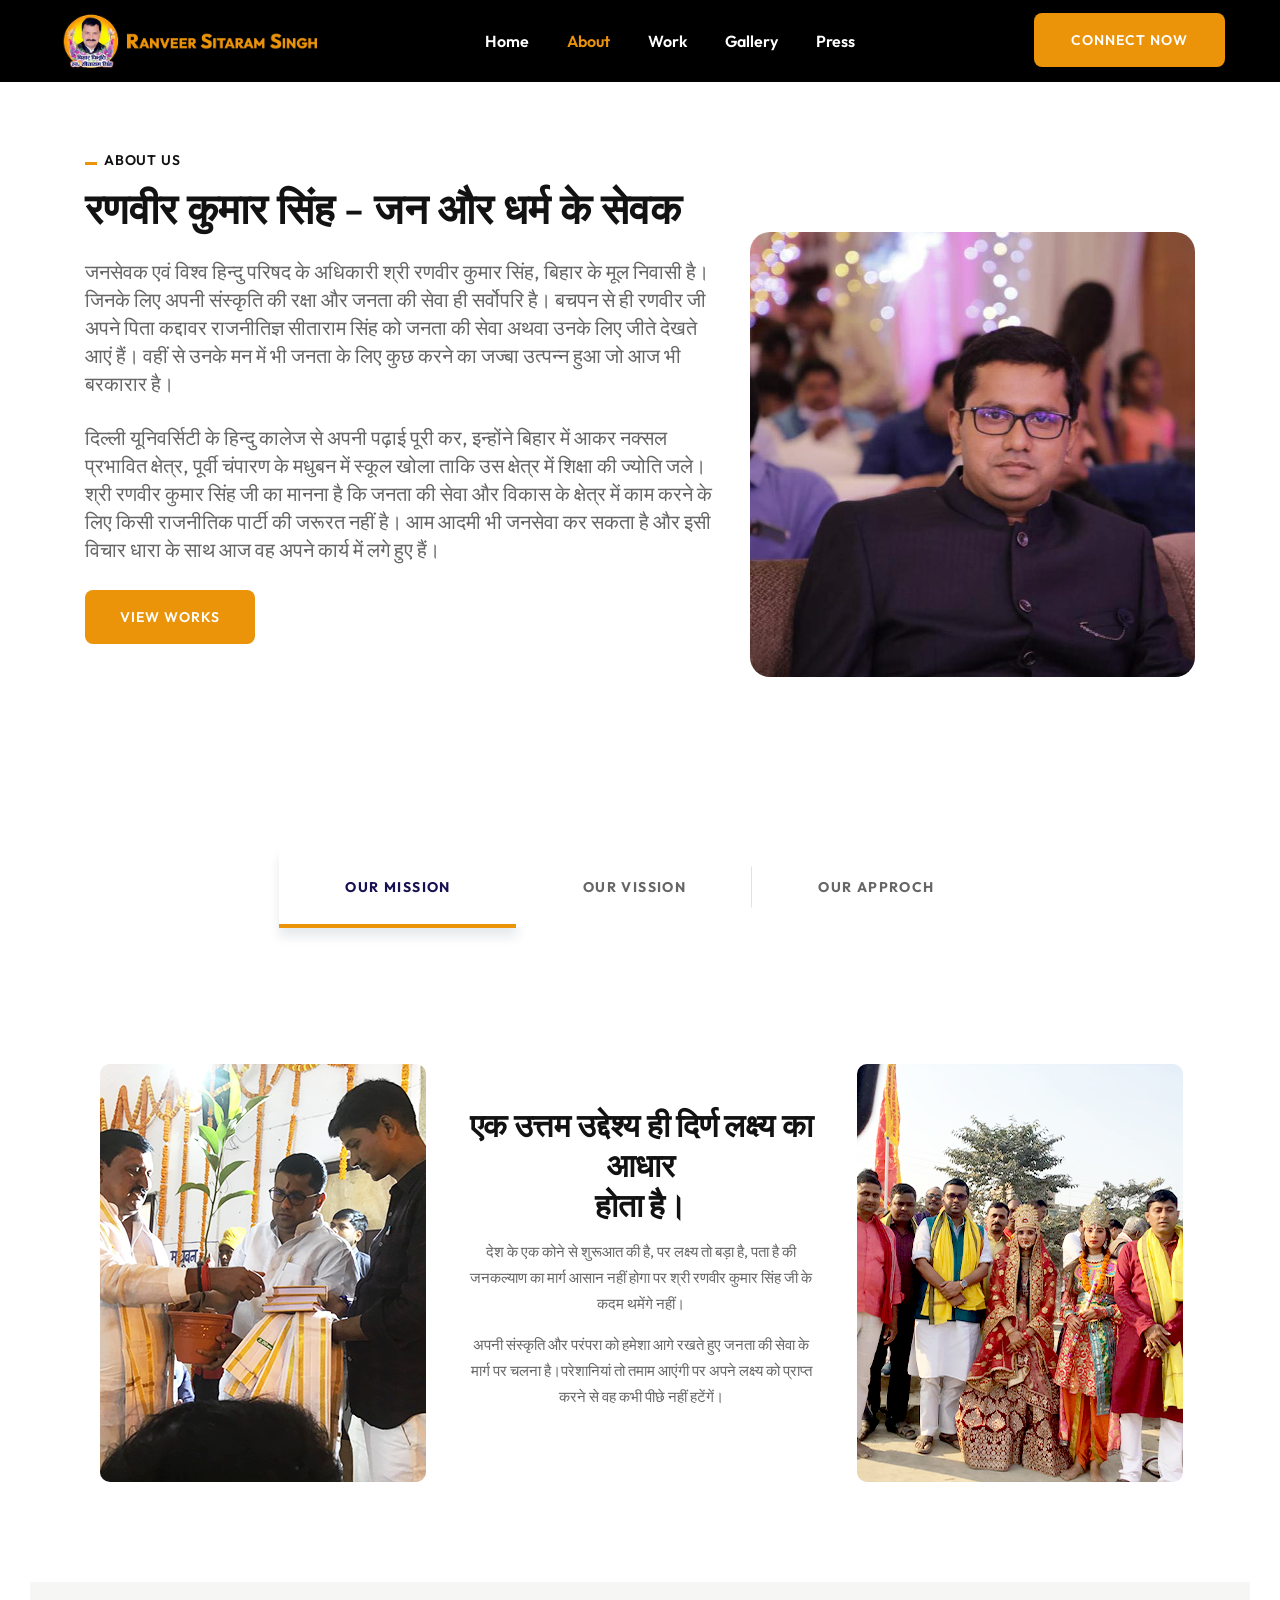
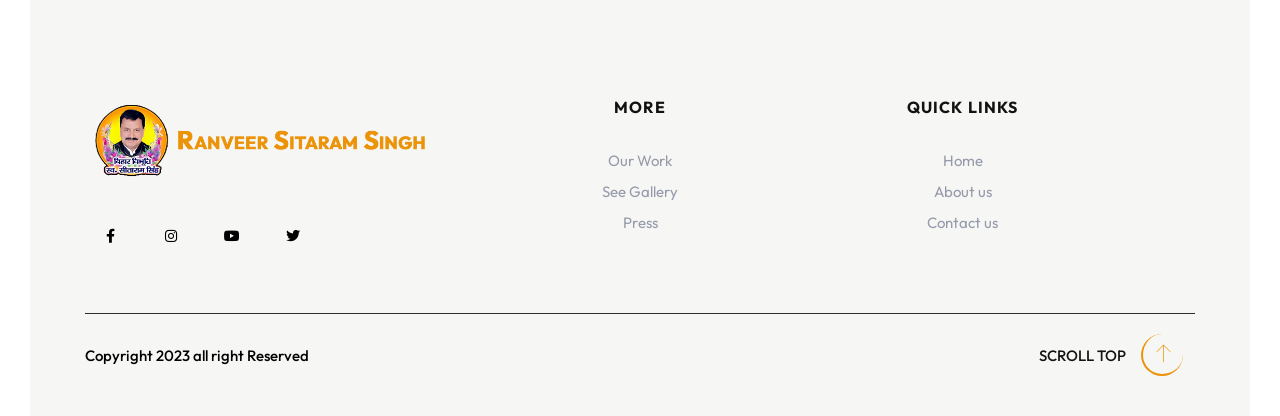
==== about.html @ 82b9595a "banner update" ====
<!DOCTYPE html>
<html class="no-js" lang="zxx">
  <head>
    <meta charset="utf-8" />
    <meta http-equiv="x-ua-compatible" content="ie=edge" />
    <title>About | Ranveer Siteram Singh</title>
    <meta name="description" content="" />
    <meta name="viewport" content="width=device-width, initial-scale=1" />

    <!-- Place favicon.ico in the root directory -->
    <link
      rel="shortcut icon"
      type="image/x-icon"
      href="assets/img/new/homepage/Fevicon.png"
    />

    <!-- CSS here -->
    <link rel="stylesheet" href="assets/css/bootstrap.css" />
    <link rel="stylesheet" href="assets/css/meanmenu.css" />
    <link rel="stylesheet" href="assets/css/animate.css" />
    <link rel="stylesheet" href="assets/css/swiper-bundle.css" />
    <link rel="stylesheet" href="assets/css/slick.css" />
    <link rel="stylesheet" href="assets/css/nouislider.css" />
    <link rel="stylesheet" href="assets/css/backtotop.css" />
    <link rel="stylesheet" href="assets/css/magnific-popup.css" />
    <link rel="stylesheet" href="assets/css/nice-select.css" />
    <link rel="stylesheet" href="assets/css/font-awesome-pro.css" />
    <link rel="stylesheet" href="assets/css/spacing.css" />
    <link rel="stylesheet" href="assets/css/main.css" />
  </head>

  <body>
    <!--[if lte IE 9]>
      <p class="browserupgrade">
        You are using an <strong>outdated</strong> browser. Please
        <a href="https://browsehappy.com/">upgrade your browser</a> to improve
        your experience and security.
      </p>
    <![endif]-->

    <!-- pre loader area start -->
    <div id="loading">
      <div id="loading-center">
        <div id="loading-center-absolute">
          <div class="tp-preloader-content">
            <div class="tp-preloader-icon text-center">
              <span class="tp-preloader-animation">
                <img
                  src="assets/img/new/LOgo-Png.png"
                  style="width: 100%"
                  alt=""
                />
              </span>
            </div>
          </div>
        </div>
      </div>
    </div>
    <!-- pre loader area end -->

    <!-- header area start -->
    <header
      id="header-sticky"
      class="header__sticky"
      style="background-color: black; padding-top: 5px; padding-bottom: 5px"
    >
      <div class="header-area header-area-2 header__space">
        <div class="container-fluid">
          <div class="row align-items-center justify-content-between">
            <div class="col-xl-3 col-lg-3 col-md-6 col-sm-4">
              <div class="logo">
                <a href="index.html">
                  <!-- <p
                    style="
                      font-size: 24px;
                      font-weight: bold;
                      padding-top: 10px;
                      color: #eb9309;
                    "
                  >
                    Ranveer Sitaram Singh
                  </p> -->
                  <img
                    class="header-logo"
                    alt="logo"
                    src="assets/img/new/LOgo-Png.png"
                  />
                </a>
              </div>
            </div>
            <div class="d-none d-xl-block col-xl-6 col-lg-6 text-center">
              <div class="main-menu main-menu-2 menu__space">
                <nav id="tp-mobile-menu">
                  <ul>
                    <li class="">
                      <a href="index.html">Home</a>
                    </li>
                    <li class="nav-active">
                      <a href="about.html"
                        ><span style="color: #eb9309">About</span>
                      </a>
                    </li>
                    <li class="">
                      <a href="our-work.html">Work</a>
                    </li>
                    <!-- <li class="has-dropdown">
                      <a href="#">Gallery</a>
                      <ul class="submenu">
                        <li><a href="#">Photos</a></li>
                        <li><a href="#">Videos</a></li>
                      </ul>
                    </li> -->
                    <li>
                      <a href="gallery.html">Gallery</a>
                    </li>

                    <li>
                      <a href="press.html">Press</a>
                    </li>
                  </ul>
                </nav>
              </div>
            </div>
            <div class="col-xl-3 col-lg-6 col-md-6 col-6">
              <div
                class="header-right d-none d-lg-flex align-items-center justify-content-end"
              >
                <div class="header-btn">
                  <a class="tp-btn tp-btn-shine-effect" href="contact-us.html"
                    ><span>Connect now</span></a
                  >
                </div>
              </div>
              <div class="mobile-menu d-xl-none">
                <button class="tp-side-action tp-toogle hamburger-btn">
                  <span></span>
                  <span></span>
                  <span></span>
                </button>
              </div>
            </div>
          </div>
        </div>
      </div>
    </header>
    <!-- header area end -->

    <!-- mobile menu style start -->
    <div class="fix">
      <div class="tp-side-info">
        <div class="tp-side-logo">
          <a href="#">
            <img
              alt="logo"
              src="assets/img/new/LOgo-Png.png"
              style="width: 100%"
            />
          </a>
        </div>
        <div class="tp-side-close">
          <button><i class="fa-solid fa-xmark"></i></button>
        </div>
        <div class="tp-mobile-menu-pos"></div>
        <div class="tp-side-content">
          <div class="tp-side-content__inner-btn mb-100">
            <a href="#" class="tp-btn">Connect now</a>
          </div>
          <div class="tp-contact-info d-flex flex-column">
            <a href="tel:088245684379"
              ><i class="fa-solid fa-phone-flip"></i> +2236 384 870</a
            >
            <a class="mail" href="mailto:infomai.@mail.com"
              >Infomai.@mail.com</a
            >
          </div>
        </div>
      </div>
      <div class="offcanvas-overlay"></div>
    </div>
    <!-- mobile menu style end -->
    <!-- header area end -->

    <main>
      <!-- volunteers area 5 start -->
      <section class="volunteers-area-4 about-foundation pb-100 pt-40">
        <div class="container">
          <div class="row">
            <div class="col-lg-7 col-md-12 col-12 mt-30">
              <div class="volunteers-section-4 about-foundation">
                <div class="tp-section-title-wrapper">
                  <span
                    class="section-sub-title has-before wow fadeInLeft"
                    data-wow-duration="0.5s"
                    data-wow-delay=".5s"
                  >
                    about us</span
                  >
                  <h3
                    class="section-title wow fadeInLeft"
                    data-wow-duration="0.5s"
                    data-wow-delay=".5s"
                  >
                    रणवीर कुमार सिंह - जन और धर्म के सेवक
                  </h3>
                </div>
                <p
                  class="wow fadeInLeft"
                  data-wow-duration="1s"
                  data-wow-delay=".5s"
                >
                  जनसेवक एवं विश्व हिन्दु परिषद के अधिकारी श्री रणवीर कुमार
                  सिंह, बिहार के मूल निवासी है। जिनके लिए अपनी संस्कृति की रक्षा
                  और जनता की सेवा ही सर्वोपरि है। बचपन से ही रणवीर जी अपने पिता
                  कद्दावर राजनीतिज्ञ सीताराम सिंह को जनता की सेवा अथवा उनके लिए
                  जीते देखते आएं हैं। वहीं से उनके मन में भी जनता के लिए कुछ
                  करने का जज्बा उत्पन्न हुआ जो आज भी बरकारार है।
                </p>
                <p
                  class="wow fadeInLeft"
                  data-wow-duration="1s"
                  data-wow-delay=".5s"
                >
                  दिल्ली यूनिवर्सिटी के हिन्दु कालेज से अपनी पढ़ाई पूरी कर,
                  इन्होंने बिहार में आकर नक्सल प्रभावित क्षेत्र, पूर्वी चंपारण
                  के मधुबन में स्कूल खोला ताकि उस क्षेत्र में शिक्षा की ज्योति
                  जले। श्री रणवीर कुमार सिंह जी का मानना है कि जनता की सेवा और
                  विकास के क्षेत्र में काम करने के लिए किसी राजनीतिक पार्टी की
                  जरूरत नहीं है। आम आदमी भी जनसेवा कर सकता है और इसी विचार धारा
                  के साथ आज वह अपने कार्य में लगे हुए हैं।
                </p>

                <div
                  class="tpvoluntrees-3-btn wow fadeInLeft"
                  data-wow-duration="1s"
                  data-wow-delay=".7s"
                >
                  <a class="tp-btn tp-btn-shine-effect" href="contact-us.html"
                    >View Works</a
                  >
                </div>
              </div>
            </div>
            <div class="col-lg-5 col-md-12 col-12 mt-30">
              <div class="row tp-gx-20">
                <div
                  class="imagecontainer wow fadeInLeft"
                  data-wow-duration="1s"
                  data-wow-delay=".7s"
                >
                  <img src="assets/img/new/50.jpg" alt="" width="100%" />
                </div>
              </div>
            </div>
          </div>
        </div>
      </section>
      <!-- volunteers area 4 end -->

      <!-- our mission area start -->
      <section class="our-mission-area pt-175 pb-40">
        <div class="container">
          <div class="row justify-content-center">
            <div class="col-xl-8">
              <div class="our-mission-tab tp-tab">
                <div class="our-mission-tab-inner tp-tab-menu p-relative">
                  <nav>
                    <div
                      class="nav nav-tabs justify-content-center"
                      id="nav-tab"
                      role="tablist"
                    >
                      <button
                        class="nav-link active"
                        id="nav-home-tab"
                        data-bs-toggle="tab"
                        data-bs-target="#nav-home"
                        type="button"
                        role="tab"
                        aria-controls="nav-home"
                        aria-selected="true"
                      >
                        Our Mission
                      </button>
                      <button
                        class="nav-link"
                        id="nav-profile-tab"
                        data-bs-toggle="tab"
                        data-bs-target="#nav-profile"
                        type="button"
                        role="tab"
                        aria-controls="nav-profile"
                        aria-selected="false"
                      >
                        Our vission
                      </button>
                      <button
                        class="nav-link"
                        id="nav-contact-tab"
                        data-bs-toggle="tab"
                        data-bs-target="#nav-contact"
                        type="button"
                        role="tab"
                        aria-controls="nav-contact"
                        aria-selected="false"
                      >
                        Our Approch
                      </button>
                      <span
                        id="marker"
                        class="tp-tab-line d-none d-sm-inline-block"
                      ></span>
                    </div>
                  </nav>
                </div>
              </div>
            </div>
          </div>
          <div class="row">
            <div class="col-xl-12 col-lg-12 col-md-12 col-12">
              <div class="our-mission-tab-content">
                <div class="tab-content" id="nav-tabContent">
                  <div
                    class="tab-pane fade show active"
                    id="nav-home"
                    role="tabpanel"
                    aria-labelledby="nav-home-tab"
                  >
                    <div class="mission-box">
                      <div class="row">
                        <div class="col-xl-3 col-lg-3 col-md-6 col-12">
                          <div class="our-mission-img text-center">
                            <img
                              src="assets/img/new/homepage/Our mission-1.png"
                              alt=""
                            />
                          </div>
                        </div>
                        <div class="col-xl-6 col-lg-6 col-md-6 col-12">
                          <div class="our-vission-wrapper">
                            <h2 class="section-title">
                              एक उत्तम उद्देश्य ही दिर्ण लक्ष्य का आधार <br />
                              होता है।
                            </h2>
                            <p>
                              देश के एक कोने से शुरूआत की है, पर लक्ष्य तो बड़ा
                              है, पता है की जनकल्याण का मार्ग आसान नहीं होगा पर
                              श्री रणवीर कुमार सिंह जी के कदम थमेंगे नहीं।
                            </p>
                            <p>
                              अपनी संस्कृति और परंपरा को हमेशा आगे रखते हुए जनता
                              की सेवा के मार्ग पर चलना है।परेशानियां तो तमाम
                              आएंगी पर अपने लक्ष्य को प्राप्त करने से वह कभी
                              पीछे नहीं हटेंगें।
                            </p>
                          </div>
                        </div>
                        <div class="col-xl-3 col-lg-3 col-md-6 col-12">
                          <div class="our-approch-img text-sm-end">
                            <img
                              src="assets/img/new/homepage/Our mission-2.png"
                              alt=""
                            />
                          </div>
                        </div>
                      </div>
                    </div>
                  </div>
                  <div
                    class="tab-pane fade"
                    id="nav-profile"
                    role="tabpanel"
                    aria-labelledby="nav-profile-tab"
                  >
                    <div class="mission-box">
                      <div class="row">
                        <div class="col-xl-3 col-lg-3 col-md-6 col-12">
                          <div class="our-mission-img text-center">
                            <img
                              src="assets/img/new/homepage/Our Vision-1.png"
                              alt=""
                            />
                          </div>
                        </div>
                        <div class="col-lg-6 col-md-6 col-12">
                          <div class="our-vission-wrapper">
                            <h2 class="section-title">
                              बेहतर कल के लिए आज कदम उठाना <br />
                              जरूरी है।
                            </h2>
                            <p>
                              श्री रणवीर कुमार सिंह जी का बाल्यावस्था से ही जनता
                              की सेवा के प्रति झुकाव रहा है। बिहार के नक्सलवाद
                              को बचपन से महसूस करने कि वजह से उनके मन में पूर्वी
                              चंपारण में शिक्षा को बढ़ावा देने का विचार जागरित
                              हुआ क्योंकि उनका मानना है की शिक्षा से ही लोगों को
                              सही दिशा से अवगत कराया जा सकता है।
                            </p>
                            <p>
                              उन्होंने अपने जीवन में दो मुख्य उद्देश्य बनाया,
                              पहला जनता की सेवा और दूसरा नक्सलवादियों से आजादी
                              के साथ सबको बेहतर शिक्षा का मौका प्रदान करना।
                            </p>
                          </div>
                        </div>
                        <div class="col-xl-3 col-lg-3 col-md-6 col-12">
                          <div class="our-approch-img text-sm-end">
                            <img
                              src="assets/img/new/homepage/Our Vision-2.png"
                              alt=""
                            />
                          </div>
                        </div>
                      </div>
                    </div>
                  </div>
                  <div
                    class="tab-pane fade"
                    id="nav-contact"
                    role="tabpanel"
                    aria-labelledby="nav-contact-tab"
                  >
                    <div class="mission-box">
                      <div class="row">
                        <div class="col-xl-3 col-lg-3 col-md-6 col-12">
                          <div class="our-mission-img text-center">
                            <img
                              src="assets/img/new/homepage/Our Approach-1.png"
                              alt=""
                            />
                          </div>
                        </div>
                        <div class="col-lg-6 col-md-6 col-12">
                          <div class="our-vission-wrapper">
                            <h2 class="section-title">
                              समृध्दि की ओर संघर्ष ज़ारी।
                            </h2>
                            <p>
                              श्री रणवीर कुमार सिंह अपने देखे सपने को पूरा करने
                              के लिए हर मुमकिन प्रयास कर रहे हैं, अब चाहे वो
                              दहेज से मुक्ति दिलाना हो या पूर्वी चंपारण क्षेत्र
                              में शिक्षा को बढ़ावा देना।
                            </p>
                            <p>
                              अब जनसेवा ही उनकी दिनचर्या बन गई है। इसके अतिरिक्त
                              अक्सर लोगों की सेवा के लिए वह मौजूद रहते हैं।
                            </p>
                          </div>
                        </div>
                        <div class="col-xl-3 col-lg-3 col-md-6 col-12">
                          <div class="our-approch-img text-sm-end">
                            <img
                              src="assets/img/new/homepage/Our Approach-2.png"
                              alt=""
                            />
                          </div>
                        </div>
                      </div>
                    </div>
                  </div>
                </div>
              </div>
            </div>
          </div>
        </div>
      </section>
      <!-- our mission area end -->

      <!-- blog area start -->
      <!-- <section class="tpblog-area pb-130 pt-125">
        <div class="container">
          <div class="row">
            <div class="col-xl-12">
              <div class="tpblog">
                <div class="section-title-wrapper">
                  <span
                    class="section-sub-title has-before has-after text-center"
                  >
                    Our Article and Blog
                  </span>
                  <h3 class="section-title text-center">
                    Check latest blog post
                  </h3>
                </div>
              </div>
            </div>
          </div>
          <div class="row tp-gx-40">
            <div class="col-xl-6 col-lg-6">
              <div
                class="tpblog mt-30 wow fadeInLeft"
                data-wow-duration="1s"
                data-wow-delay=".5s"
              >
                <div class="tpblog__thumb">
                  <a href="blog-details.html"
                    ><img src="assets/img/blog/blog-1.jpg" alt=""
                  /></a>
                  <a href="donation-details.html"><span>Health</span></a>
                </div>
                <div class="tpblog__content">
                  <h3 class="tpblog__title">
                    <a href="blog-details.html"
                      >Why you should join as a volunteer with us - 2022</a
                    >
                  </h3>
                  <p>
                    There are many variations of passages of Lorem Ipsum
                    available, but the majority have suffered alteration in some
                    form
                  </p>
                  <div
                    class="tpblog__details d-flex justify-content-md-between align-items-center flex-wrap"
                  >
                    <div class="tpblog__author">
                      <img src="assets/img/blog/blog-auther-2.jpg" alt="" />
                      <span>Rasal Tin</span>
                    </div>
                    <div class="tpblog__comments">
                      <span>356<i class="fa-regular fa-heart"></i></span>
                      <span
                        >12.January.2022<i class="fa-regular fa-clock"></i
                      ></span>
                    </div>
                  </div>
                </div>
              </div>
            </div>
            <div class="col-xl-6 col-lg-6">
              <div
                class="tpblog mt-30 wow fadeInRight"
                data-wow-duration="1s"
                data-wow-delay=".5s"
              >
                <div class="tpblog__thumb">
                  <a href="blog-details.html"
                    ><img src="assets/img/blog/blog-4.jpg" alt=""
                  /></a>
                  <a href="donation-details.html"><span>donation</span></a>
                </div>
                <div class="tpblog__content">
                  <h3 class="tpblog__title">
                    <a href="blog-details.html"
                      >Helping people be awesome with us - 2022</a
                    >
                  </h3>
                  <p>
                    There are many variations of passages of Lorem Ipsum
                    available, but the majority have suffered alteration in some
                    form
                  </p>
                  <div
                    class="tpblog__details d-flex justify-content-md-between align-items-center flex-wrap"
                  >
                    <div class="tpblog__author">
                      <img src="assets/img/blog/blog-auther.png" alt="" />
                      <span>Rasalina Halim</span>
                    </div>
                    <div class="tpblog__comments">
                      <span>356 <i class="fa-regular fa-heart"></i></span>
                      <span
                        >12.January.2022<i class="fa-regular fa-clock"></i
                      ></span>
                    </div>
                  </div>
                </div>
              </div>
            </div>
          </div>
        </div>
      </section> -->
      <!-- blog area end -->
    </main>
    <!-- footer area start -->
    <footer class="box-90 mt-4">
      <div class="footer-widget-area" style="padding-top: 60px">
        <div class="container text-center-class">
          <div class="tpborder-bottom pt-35 pb-50 mb-20 mt-20">
            <div class="row justify-content-md-center">
              <div class="col-xl-4 col-lg-4">
                <div class="tpfooter__logo mb-30">
                  <div>
                    <a href="index.html"
                      ><img
                        alt="logo"
                        src="assets/img/new/LOgo-Png.png"
                        class="footer-logo"
                    /></a>
                  </div>
                </div>
                <div
                  class="tpfooter__social text-start text-md-end"
                  style="text-align: left !important"
                >
                  <a
                    href="https://www.facebook.com/profile.php?id=100004130050339"
                    target="_blank"
                    ><i class="fa-brands fa-facebook-f"></i
                  ></a>

                  <a href="#"><i class="fa-brands fa-instagram"></i></a>
                  <a href="#"><i class="fa-brands fa-youtube"></i></a>
                  <a href="#"><i class="fa-brands fa-twitter"></i></a>
                </div>
              </div>
              <div class="col-xl-4 col-lg-4">
                <div class="tpfooter-widget tp-footer-col-1">
                  <h3 class="tpfooter-widget__title">More</h3>
                  <ul>
                    <li><a href="our-work.html"> Our Work</a></li>
                    <li><a href="gallery.html">See Gallery</a></li>

                    <li><a href="press.html">Press</a></li>
                  </ul>
                </div>
              </div>

              <div class="col-xl-4 col-lg-4">
                <div class="tpfooter-widget tp-footer-col-3">
                  <h3 class="tpfooter-widget__title">Quick Links</h3>
                  <ul>
                    <li><a href="index.html">Home</a></li>
                    <li><a href="about.html">About us</a></li>
                    <li><a href="contact-us.html">Contact us</a></li>
                    <!-- <li><a href="#">Join Volentter</a></li> -->
                  </ul>
                </div>
              </div>
            </div>
          </div>
        </div>
      </div>
      <div class="footer-copyright-area pb-40">
        <div class="container">
          <div class="row align-items-center">
            <div class="col-xl-8 col-lg-6 col-md-6">
              <div class="tp-copyright">
                <p>Copyright 2023 all right Reserved</p>
              </div>
            </div>
            <div class="col-xl-4 col-lg-6 col-md-6">
              <div class="d-flex justify-content-md-end backtop">
                <div class="tp-backtop">
                  <button type="button" class="back-to-top-btn">
                    <span>Scroll Top</span>
                    <span><i class="fa-thin fa-arrow-up"></i></span>
                  </button>
                </div>
              </div>
            </div>
          </div>
        </div>
      </div>
    </footer>
    <!-- footer area end -->

    <!-- JS here -->
    <script src="assets/js/vendor/jquery.js"></script>
    <script src="assets/js/vendor/waypoints.js"></script>
    <script src="assets/js/bootstrap-bundle.js"></script>
    <script src="assets/js/jquery.meanmenu.js"></script>
    <script src="assets/js/swiper-bundle.js"></script>
    <script src="assets/js/slick.min.js"></script>
    <script src="assets/js/nouislider.js"></script>
    <script src="assets/js/magnific-popup.js"></script>
    <script src="assets/js/parallax.js"></script>
    <script src="assets/js/nice-select.js"></script>
    <script src="assets/js/purecounter.js"></script>
    <script src="assets/js/wow.js"></script>
    <script src="assets/js/isotope-pkgd.js"></script>
    <script src="assets/js/imagesloaded-pkgd.js"></script>
    <script src="assets/js/ajax-form.js"></script>
    <script src="assets/js/main.js"></script>
  </body>
</html>
---- assets/css/nouislider.css ----
/* Functional styling;
 * These styles are required for noUiSlider to function.
 * You don't need to change these rules to apply your design.
 */
.noUi-target,
.noUi-target * {
  -webkit-touch-callout: none;
  -webkit-tap-highlight-color: rgba(0, 0, 0, 0);
  -webkit-user-select: none;
  -ms-touch-action: none;
  touch-action: none;
  -ms-user-select: none;
  -moz-user-select: none;
  user-select: none;
  -moz-box-sizing: border-box;
  box-sizing: border-box;
}
.noUi-target {
  position: relative;
}
.noUi-base,
.noUi-connects {
  width: 100%;
  height: 100%;
  position: relative;
  z-index: 1;
}
/* Wrapper for all connect elements.
 */
.noUi-connects {
  overflow: hidden;
  z-index: 0;
}
.noUi-connect,
.noUi-origin {
  will-change: transform;
  position: absolute;
  z-index: 1;
  top: 0;
  right: 0;
  height: 100%;
  width: 100%;
  -ms-transform-origin: 0 0;
  -webkit-transform-origin: 0 0;
  -webkit-transform-style: preserve-3d;
  transform-origin: 0 0;
  transform-style: flat;
}
/* Offset direction
 */
.noUi-txt-dir-rtl.noUi-horizontal .noUi-origin {
  left: 0;
  right: auto;
}
/* Give origins 0 height/width so they don't interfere with clicking the
 * connect elements.
 */
.noUi-vertical .noUi-origin {
  top: -100%;
  width: 0;
}
.noUi-horizontal .noUi-origin {
  height: 0;
}
.noUi-handle {
  -webkit-backface-visibility: hidden;
  backface-visibility: hidden;
  position: absolute;
}
.noUi-touch-area {
  height: 100%;
  width: 100%;
}
.noUi-state-tap .noUi-connect,
.noUi-state-tap .noUi-origin {
  -webkit-transition: transform 0.3s;
  transition: transform 0.3s;
}
.noUi-state-drag * {
  cursor: inherit !important;
}
/* Slider size and handle placement;
 */
.noUi-horizontal {
  height: 18px;
}
.noUi-horizontal .noUi-handle {
  width: 34px;
  height: 28px;
  right: -17px;
  top: -6px;
}
.noUi-vertical {
  width: 18px;
}
.noUi-vertical .noUi-handle {
  width: 28px;
  height: 34px;
  right: -6px;
  bottom: -17px;
}
.noUi-txt-dir-rtl.noUi-horizontal .noUi-handle {
  left: -17px;
  right: auto;
}
/* Styling;
 * Giving the connect element a border radius causes issues with using transform: scale
 */
.noUi-target {
  background: #FAFAFA;
  border-radius: 4px;
  border: 1px solid #D3D3D3;
  box-shadow: inset 0 1px 1px #F0F0F0, 0 3px 6px -5px #BBB;
}
.noUi-connects {
  border-radius: 3px;
}
.noUi-connect {
  background: #3FB8AF;
}
/* Handles and cursors;
 */
.noUi-draggable {
  cursor: ew-resize;
}
.noUi-vertical .noUi-draggable {
  cursor: ns-resize;
}
.noUi-handle {
  border: 1px solid #D9D9D9;
  border-radius: 3px;
  background: #FFF;
  cursor: default;
  box-shadow: inset 0 0 1px #FFF, inset 0 1px 7px #EBEBEB, 0 3px 6px -3px #BBB;
}
.noUi-active {
  box-shadow: inset 0 0 1px #FFF, inset 0 1px 7px #DDD, 0 3px 6px -3px #BBB;
}
/* Handle stripes;
 */
.noUi-handle:before,
.noUi-handle:after {
  content: "";
  display: block;
  position: absolute;
  height: 14px;
  width: 1px;
  background: #E8E7E6;
  left: 14px;
  top: 6px;
}
.noUi-handle:after {
  left: 17px;
}
.noUi-vertical .noUi-handle:before,
.noUi-vertical .noUi-handle:after {
  width: 14px;
  height: 1px;
  left: 6px;
  top: 14px;
}
.noUi-vertical .noUi-handle:after {
  top: 17px;
}
/* Disabled state;
 */
[disabled] .noUi-connect {
  background: #B8B8B8;
}
[disabled].noUi-target,
[disabled].noUi-handle,
[disabled] .noUi-handle {
  cursor: not-allowed;
}
/* Base;
 *
 */
.noUi-pips,
.noUi-pips * {
  -moz-box-sizing: border-box;
  box-sizing: border-box;
}
.noUi-pips {
  position: absolute;
  color: #999;
}
/* Values;
 *
 */
.noUi-value {
  position: absolute;
  white-space: nowrap;
  text-align: center;
}
.noUi-value-sub {
  color: #ccc;
  font-size: 10px;
}
/* Markings;
 *
 */
.noUi-marker {
  position: absolute;
  background: #CCC;
}
.noUi-marker-sub {
  background: #AAA;
}
.noUi-marker-large {
  background: #AAA;
}
/* Horizontal layout;
 *
 */
.noUi-pips-horizontal {
  padding: 10px 0;
  height: 80px;
  top: 100%;
  left: 0;
  width: 100%;
}
.noUi-value-horizontal {
  -webkit-transform: translate(-50%, 50%);
  transform: translate(-50%, 50%);
}
.noUi-rtl .noUi-value-horizontal {
  -webkit-transform: translate(50%, 50%);
  transform: translate(50%, 50%);
}
.noUi-marker-horizontal.noUi-marker {
  margin-left: -1px;
  width: 2px;
  height: 5px;
}
.noUi-marker-horizontal.noUi-marker-sub {
  height: 10px;
}
.noUi-marker-horizontal.noUi-marker-large {
  height: 15px;
}
/* Vertical layout;
 *
 */
.noUi-pips-vertical {
  padding: 0 10px;
  height: 100%;
  top: 0;
  left: 100%;
}
.noUi-value-vertical {
  -webkit-transform: translate(0, -50%);
  transform: translate(0, -50%);
  padding-left: 25px;
}
.noUi-rtl .noUi-value-vertical {
  -webkit-transform: translate(0, 50%);
  transform: translate(0, 50%);
}
.noUi-marker-vertical.noUi-marker {
  width: 5px;
  height: 2px;
  margin-top: -1px;
}
.noUi-marker-vertical.noUi-marker-sub {
  width: 10px;
}
.noUi-marker-vertical.noUi-marker-large {
  width: 15px;
}
.noUi-tooltip {
  display: block;
  position: absolute;
  border: 1px solid #D9D9D9;
  border-radius: 3px;
  background: #fff;
  color: #000;
  padding: 5px;
  text-align: center;
  white-space: nowrap;
}
.noUi-horizontal .noUi-tooltip {
  -webkit-transform: translate(-50%, 0);
  transform: translate(-50%, 0);
  left: 50%;
  bottom: 120%;
}
.noUi-vertical .noUi-tooltip {
  -webkit-transform: translate(0, -50%);
  transform: translate(0, -50%);
  top: 50%;
  right: 120%;
}
.noUi-horizontal .noUi-origin > .noUi-tooltip {
  -webkit-transform: translate(50%, 0);
  transform: translate(50%, 0);
  left: auto;
  bottom: 10px;
}
.noUi-vertical .noUi-origin > .noUi-tooltip {
  -webkit-transform: translate(0, -18px);
  transform: translate(0, -18px);
  top: auto;
  right: 28px;
}


.inside-slider{
  padding-left: 15px;
  padding-right: 15px;
}
---- assets/css/backtotop.css ----
.progress-wrap {
    position: fixed;
    right: 50px;
    bottom: 50px;
    height: 46px;
    width: 46px;
    cursor: pointer;
    display: block;
    border-radius: 50px;
    box-shadow: inset  0 0 0 2px rgba(95, 58, 252,0.2);
    z-index: 99;
    opacity: 0;
    visibility: hidden;
    transform: translateY(15px);
    -webkit-transition: all 200ms linear;
    transition: all 200ms linear;
  }
  
  .progress-wrap.active-progress {
    opacity: 1;
    visibility: visible;
    transform: translateY(0);
  }
  
  .progress-wrap::after {
    position: absolute;
    content: '\f176';
    font-family: "Font Awesome 5 Pro";
    text-align: center;
    line-height: 46px;
    font-size: 20px;
    color: #2c3941;
    left: 0;
    top: 0;
    height: 46px;
    width: 46px;
    cursor: pointer;
    display: block;
    z-index: 1;
    -webkit-transition: all 200ms linear;
    transition: all 200ms linear;
  }


  
  .progress-wrap svg path { 
    fill: none; 
  }
  
  .progress-wrap svg.progress-circle path {
    stroke: #2c3941;
    stroke-width: 4;
    box-sizing:border-box;
    -webkit-transition: all 200ms linear;
    transition: all 200ms linear;
  }
---- assets/css/nice-select.css ----
.nice-select {
	-webkit-tap-highlight-color: transparent;
	background-color: #fff;
	border-radius: 5px;
	border: solid 1px #e8e8e8;
	box-sizing: border-box;
	clear: both;
	cursor: pointer;
	display: block;
	float: left;
	font-family: inherit;
	font-size: 14px;
	font-weight: normal;
	height: 42px;
	line-height: 40px;
	outline: none;
	padding-left: 18px;
	padding-right: 30px;
	position: relative;
	text-align: left !important;
	-webkit-transition: all 0.2s ease-in-out;
	transition: all 0.2s ease-in-out;
	-webkit-user-select: none;
	-moz-user-select: none;
	-ms-user-select: none;
	user-select: none;
	white-space: nowrap;
	width: auto;
}

.nice-select:hover {
	border-color: #dbdbdb;
}

.nice-select:active,
.nice-select.open,
.nice-select:focus {
	border-color: #999;
}

.nice-select:after {
	border-bottom: 2px solid #999;
	border-right: 2px solid #999;
	content: '';
	display: block;
	height: 5px;
	margin-top: -4px;
	pointer-events: none;
	position: absolute;
	right: 12px;
	top: 50%;
	-webkit-transform-origin: 66% 66%;
	-ms-transform-origin: 66% 66%;
	transform-origin: 66% 66%;
	-webkit-transform: rotate(45deg);
	-ms-transform: rotate(45deg);
	transform: rotate(45deg);
	-webkit-transition: all 0.15s ease-in-out;
	transition: all 0.15s ease-in-out;
	width: 5px;
}

.nice-select.open:after {
	-webkit-transform: rotate(-135deg);
	-ms-transform: rotate(-135deg);
	transform: rotate(-135deg);
}

.nice-select.open .list {
	opacity: 1;
	pointer-events: auto;
	-webkit-transform: scale(1) translateY(0);
	-ms-transform: scale(1) translateY(0);
	transform: scale(1) translateY(0);
}

.nice-select.disabled {
	border-color: #ededed;
	color: #999;
	pointer-events: none;
}

.nice-select.disabled:after {
	border-color: #cccccc;
}

.nice-select.wide {
	width: 100%;
}

.nice-select.wide .list {
	left: 0 !important;
	right: 0 !important;
}

.nice-select.right {
	float: right;
}

.nice-select.right .list {
	left: auto;
	right: 0;
}

.nice-select.small {
	font-size: 12px;
	height: 36px;
	line-height: 34px;
}

.nice-select.small:after {
	height: 4px;
	width: 4px;
}

.nice-select.small .option {
	line-height: 34px;
	min-height: 34px;
}

.nice-select .list {
	background-color: #fff;
	border-radius: 5px;
	box-shadow: 0 0 0 1px rgba(68, 68, 68, 0.11);
	box-sizing: border-box;
	margin-top: 4px;
	opacity: 0;
	overflow: hidden;
	padding: 0;
	pointer-events: none;
	position: absolute;
	top: 100%;
	left: 0;
	-webkit-transform-origin: 50% 0;
	-ms-transform-origin: 50% 0;
	transform-origin: 50% 0;
	-webkit-transform: scale(0.75) translateY(-21px);
	-ms-transform: scale(0.75) translateY(-21px);
	transform: scale(0.75) translateY(-21px);
	-webkit-transition: all 0.2s cubic-bezier(0.5, 0, 0, 1.25), opacity 0.15s ease-out;
	transition: all 0.2s cubic-bezier(0.5, 0, 0, 1.25), opacity 0.15s ease-out;
	z-index: 9;
}


.nice-select .option {
	cursor: pointer;
	font-weight: 400;
	line-height: 40px;
	list-style: none;
	min-height: 40px;
	outline: none;
	padding-left: 18px;
	padding-right: 29px;
	text-align: left;
	-webkit-transition: all 0.2s;
	transition: all 0.2s;
}



.nice-select .option.selected {
	font-weight: bold;
}

.nice-select .option.disabled {
	background-color: transparent;
	color: #999;
	cursor: default;
}

.no-csspointerevents .nice-select .list {
	display: none;
}

.no-csspointerevents .nice-select.open .list {
	display: block;
}
---- assets/css/spacing.css ----
.mt-5 {
    margin-top: 5px !important
}

.mt-10 {
    margin-top: 10px
}

.mt-15 {
    margin-top: 15px
}

.mt-20 {
    margin-top: 20px
}

.mt-25 {
    margin-top: 25px
}

.mt-30 {
    margin-top: 30px
}

.mt-35 {
    margin-top: 35px
}

.mt-40 {
    margin-top: 40px
}

.mt-45 {
    margin-top: 45px
}

.mt-50 {
    margin-top: 50px
}

.mt-55 {
    margin-top: 55px
}

.mt-60 {
    margin-top: 60px
}

.mt-65 {
    margin-top: 65px
}

.mt-70 {
    margin-top: 70px
}

.mt-75 {
    margin-top: 75px
}

.mt-80 {
    margin-top: 80px
}

.mt-85 {
    margin-top: 85px
}

.mt-90 {
    margin-top: 90px
}

.mt-95 {
    margin-top: 95px
}

.mt-100 {
    margin-top: 100px
}

.mt-105 {
    margin-top: 105px
}

.mt-110 {
    margin-top: 110px
}

.mt-115 {
    margin-top: 115px
}

.mt-120 {
    margin-top: 120px
}

.mt-125 {
    margin-top: 125px
}

.mt-130 {
    margin-top: 130px
}

.mt-135 {
    margin-top: 135px
}

.mt-140 {
    margin-top: 140px
}

.mt-145 {
    margin-top: 145px
}

.mt-150 {
    margin-top: 150px
}

.mt-155 {
    margin-top: 155px
}

.mt-160 {
    margin-top: 160px
}

.mt-165 {
    margin-top: 165px
}

.mt-170 {
    margin-top: 170px
}

.mt-175 {
    margin-top: 175px
}

.mt-180 {
    margin-top: 180px
}

.mt-185 {
    margin-top: 185px
}

.mt-190 {
    margin-top: 190px
}

.mt-195 {
    margin-top: 195px
}

.mt-200 {
    margin-top: 200px
}

.mb-5 {
    margin-bottom: 5px !important
}

.mb-10 {
    margin-bottom: 10px
}

.mb-15 {
    margin-bottom: 15px
}

.mb-20 {
    margin-bottom: 20px
}

.mb-25 {
    margin-bottom: 25px
}

.mb-30 {
    margin-bottom: 30px
}

.mb-35 {
    margin-bottom: 35px
}

.mb-40 {
    margin-bottom: 40px
}

.mb-45 {
    margin-bottom: 45px
}

.mb-50 {
    margin-bottom: 50px
}

.mb-55 {
    margin-bottom: 55px
}

.mb-60 {
    margin-bottom: 60px
}

.mb-65 {
    margin-bottom: 65px
}

.mb-70 {
    margin-bottom: 70px
}

.mb-75 {
    margin-bottom: 75px
}

.mb-80 {
    margin-bottom: 80px
}

.mb-85 {
    margin-bottom: 85px
}

.mb-90 {
    margin-bottom: 90px
}

.mb-95 {
    margin-bottom: 95px
}

.mb-100 {
    margin-bottom: 100px
}

.mb-105 {
    margin-bottom: 105px
}

.mb-110 {
    margin-bottom: 110px
}

.mb-115 {
    margin-bottom: 115px
}

.mb-120 {
    margin-bottom: 120px
}

.mb-125 {
    margin-bottom: 125px
}

.mb-130 {
    margin-bottom: 130px
}

.mb-135 {
    margin-bottom: 135px
}

.mb-140 {
    margin-bottom: 140px
}

.mb-145 {
    margin-bottom: 145px
}

.mb-150 {
    margin-bottom: 150px
}

.mb-155 {
    margin-bottom: 155px
}

.mb-160 {
    margin-bottom: 160px
}

.mb-165 {
    margin-bottom: 165px
}

.mb-170 {
    margin-bottom: 170px
}

.mb-175 {
    margin-bottom: 175px
}

.mb-180 {
    margin-bottom: 180px
}

.mb-185 {
    margin-bottom: 185px
}

.mb-190 {
    margin-bottom: 190px
}

.mb-195 {
    margin-bottom: 195px
}

.mb-200 {
    margin-bottom: 200px
}

.ml-5 {
    margin-left: 5px
}

.ml-10 {
    margin-left: 10px
}

.ml-15 {
    margin-left: 15px
}

.ml-20 {
    margin-left: 20px
}

.ml-25 {
    margin-left: 25px
}

.ml-30 {
    margin-left: 30px
}

.ml-35 {
    margin-left: 35px
}

.ml-40 {
    margin-left: 40px
}

.ml-45 {
    margin-left: 45px
}

.ml-50 {
    margin-left: 50px
}

.ml-55 {
    margin-left: 55px
}

.ml-60 {
    margin-left: 60px
}

.ml-65 {
    margin-left: 65px
}

.ml-70 {
    margin-left: 70px
}

.ml-75 {
    margin-left: 75px
}

.ml-80 {
    margin-left: 80px
}

.ml-85 {
    margin-left: 85px
}

.ml-90 {
    margin-left: 90px
}

.ml-95 {
    margin-left: 95px
}

.ml-100 {
    margin-left: 100px
}

.ml-105 {
    margin-left: 105px
}

.ml-110 {
    margin-left: 110px
}

.ml-115 {
    margin-left: 115px
}

.ml-120 {
    margin-left: 120px
}

.ml-125 {
    margin-left: 125px
}

.ml-130 {
    margin-left: 130px
}

.ml-135 {
    margin-left: 135px
}

.ml-140 {
    margin-left: 140px
}

.ml-145 {
    margin-left: 145px
}

.ml-150 {
    margin-left: 150px
}

.ml-155 {
    margin-left: 155px
}

.ml-160 {
    margin-left: 160px
}

.ml-165 {
    margin-left: 165px
}

.ml-170 {
    margin-left: 170px
}

.ml-175 {
    margin-left: 175px
}

.ml-180 {
    margin-left: 180px
}

.ml-185 {
    margin-left: 185px
}

.ml-190 {
    margin-left: 190px
}

.ml-195 {
    margin-left: 195px
}

.ml-200 {
    margin-left: 200px
}

.mr-5 {
    margin-right: 5px
}

.mr-10 {
    margin-right: 10px
}

.mr-15 {
    margin-right: 15px
}

.mr-20 {
    margin-right: 20px
}

.mr-25 {
    margin-right: 25px
}

.mr-30 {
    margin-right: 30px
}

.mr-35 {
    margin-right: 35px
}

.mr-40 {
    margin-right: 40px
}

.mr-45 {
    margin-right: 45px
}

.mr-50 {
    margin-right: 50px
}

.mr-55 {
    margin-right: 55px
}

.mr-60 {
    margin-right: 60px
}

.mr-65 {
    margin-right: 65px
}

.mr-70 {
    margin-right: 70px
}

.mr-75 {
    margin-right: 75px
}

.mr-80 {
    margin-right: 80px
}

.mr-85 {
    margin-right: 85px
}

.mr-90 {
    margin-right: 90px
}

.mr-95 {
    margin-right: 95px
}

.mr-100 {
    margin-right: 100px
}

.mr-105 {
    margin-right: 105px
}

.mr-110 {
    margin-right: 110px
}

.mr-115 {
    margin-right: 115px
}

.mr-120 {
    margin-right: 120px
}

.mr-125 {
    margin-right: 125px
}

.mr-130 {
    margin-right: 130px
}

.mr-135 {
    margin-right: 135px
}

.mr-140 {
    margin-right: 140px
}

.mr-145 {
    margin-right: 145px
}

.mr-150 {
    margin-right: 150px
}

.mr-155 {
    margin-right: 155px
}

.mr-160 {
    margin-right: 160px
}

.mr-165 {
    margin-right: 165px
}

.mr-170 {
    margin-right: 170px
}

.mr-175 {
    margin-right: 175px
}

.mr-180 {
    margin-right: 180px
}

.mr-185 {
    margin-right: 185px
}

.mr-190 {
    margin-right: 190px
}

.mr-195 {
    margin-right: 195px
}

.mr-200 {
    margin-right: 200px
}

.pt-5 {
    padding-top: 5px !important
}

.pt-10 {
    padding-top: 10px
}

.pt-15 {
    padding-top: 15px
}

.pt-20 {
    padding-top: 20px
}

.pt-25 {
    padding-top: 25px
}

.pt-30 {
    padding-top: 30px
}

.pt-35 {
    padding-top: 35px
}

.pt-40 {
    padding-top: 40px
}

.pt-45 {
    padding-top: 45px
}

.pt-50 {
    padding-top: 50px
}

.pt-55 {
    padding-top: 55px
}

.pt-60 {
    padding-top: 60px
}

.pt-65 {
    padding-top: 65px
}

.pt-70 {
    padding-top: 70px
}

.pt-75 {
    padding-top: 75px
}

.pt-80 {
    padding-top: 80px
}

.pt-85 {
    padding-top: 85px
}

.pt-90 {
    padding-top: 90px
}

.pt-95 {
    padding-top: 95px
}

.pt-100 {
    padding-top: 100px
}

.pt-105 {
    padding-top: 105px
}

.pt-110 {
    padding-top: 110px
}

.pt-115 {
    padding-top: 115px
}

.pt-120 {
    padding-top: 120px
}

.pt-125 {
    padding-top: 125px
}

.pt-130 {
    padding-top: 130px
}

.pt-135 {
    padding-top: 135px
}

.pt-140 {
    padding-top: 140px
}

.pt-145 {
    padding-top: 145px
}

.pt-150 {
    padding-top: 150px
}

.pt-155 {
    padding-top: 155px
}

.pt-160 {
    padding-top: 160px
}

.pt-165 {
    padding-top: 165px
}

.pt-170 {
    padding-top: 170px
}

.pt-175 {
    padding-top: 175px
}

.pt-180 {
    padding-top: 180px
}

.pt-185 {
    padding-top: 185px
}

.pt-190 {
    padding-top: 190px
}

.pt-195 {
    padding-top: 195px
}

.pt-200 {
    padding-top: 200px
}

.pt-260 {
    padding-top: 260px;
}

.pt-265 {
    padding-top: 265px;
}

.pb-5 {
    padding-bottom: 5px !important
}

.pb-10 {
    padding-bottom: 10px
}

.pb-15 {
    padding-bottom: 15px
}

.pb-20 {
    padding-bottom: 20px
}

.pb-25 {
    padding-bottom: 25px
}

.pb-30 {
    padding-bottom: 30px
}

.pb-35 {
    padding-bottom: 35px
}

.pb-40 {
    padding-bottom: 40px
}

.pb-45 {
    padding-bottom: 45px
}

.pb-50 {
    padding-bottom: 50px
}

.pb-55 {
    padding-bottom: 55px
}

.pb-60 {
    padding-bottom: 60px
}

.pb-65 {
    padding-bottom: 65px
}

.pb-70 {
    padding-bottom: 70px
}

.pb-75 {
    padding-bottom: 75px
}

.pb-80 {
    padding-bottom: 80px
}

.pb-85 {
    padding-bottom: 85px
}

.pb-90 {
    padding-bottom: 90px
}

.pb-95 {
    padding-bottom: 95px
}

.pb-100 {
    padding-bottom: 100px
}

.pb-105 {
    padding-bottom: 105px
}

.pb-110 {
    padding-bottom: 110px
}

.pb-115 {
    padding-bottom: 115px
}

.pb-120 {
    padding-bottom: 120px
}

.pb-125 {
    padding-bottom: 125px
}

.pb-130 {
    padding-bottom: 130px
}

.pb-135 {
    padding-bottom: 135px
}

.pb-140 {
    padding-bottom: 140px
}

.pb-145 {
    padding-bottom: 145px
}

.pb-150 {
    padding-bottom: 150px
}

.pb-155 {
    padding-bottom: 155px
}

.pb-160 {
    padding-bottom: 160px
}

.pb-165 {
    padding-bottom: 165px
}

.pb-170 {
    padding-bottom: 170px
}

.pb-175 {
    padding-bottom: 175px
}

.pb-180 {
    padding-bottom: 180px
}

.pb-185 {
    padding-bottom: 185px
}

.pb-190 {
    padding-bottom: 190px
}

.pb-195 {
    padding-bottom: 195px
}

.pb-200 {
    padding-bottom: 200px
}

.pb-240 {
    padding-bottom: 240px
}

.pb-230 {
    padding-bottom: 230px;
}

.pb-235 {
    padding-bottom: 235px
}

.pb-265 {
    padding-bottom: 265px;
}

.pl-5 {
    padding-left: 5px
}

.pl-10 {
    padding-left: 10px
}

.pl-15 {
    padding-left: 15px
}

.pl-20 {
    padding-left: 20px
}

.pl-25 {
    padding-left: 25px
}

.pl-30 {
    padding-left: 30px
}

.pl-35 {
    padding-left: 35px
}

.pl-40 {
    padding-left: 40px
}

.pl-45 {
    padding-left: 45px
}

.pl-50 {
    padding-left: 50px
}

.pl-55 {
    padding-left: 55px
}

.pl-60 {
    padding-left: 60px
}

.pl-65 {
    padding-left: 65px
}

.pl-70 {
    padding-left: 70px
}

.pl-75 {
    padding-left: 75px
}

.pl-80 {
    padding-left: 80px
}

.pl-85 {
    padding-left: 85px
}

.pl-90 {
    padding-left: 90px
}

.pl-95 {
    padding-left: 95px
}

.pl-100 {
    padding-left: 100px
}

.pl-105 {
    padding-left: 105px
}

.pl-110 {
    padding-left: 110px
}

.pl-115 {
    padding-left: 115px
}

.pl-120 {
    padding-left: 120px
}

.pl-125 {
    padding-left: 125px
}

.pl-130 {
    padding-left: 130px
}

.pl-135 {
    padding-left: 135px
}

.pl-140 {
    padding-left: 140px
}

.pl-145 {
    padding-left: 145px
}

.pl-150 {
    padding-left: 150px
}

.pl-155 {
    padding-left: 155px
}

.pl-160 {
    padding-left: 160px
}

.pl-165 {
    padding-left: 165px
}

.pl-170 {
    padding-left: 170px
}

.pl-175 {
    padding-left: 175px
}

.pl-180 {
    padding-left: 180px
}

.pl-185 {
    padding-left: 185px
}

.pl-190 {
    padding-left: 190px
}

.pl-195 {
    padding-left: 195px
}

.pl-200 {
    padding-left: 200px
}

.pr-5 {
    padding-right: 5px
}

.pr-10 {
    padding-right: 10px
}

.pr-15 {
    padding-right: 15px
}

.pr-20 {
    padding-right: 20px
}

.pr-25 {
    padding-right: 25px
}

.pr-30 {
    padding-right: 30px
}

.pr-35 {
    padding-right: 35px
}

.pr-40 {
    padding-right: 40px
}

.pr-45 {
    padding-right: 45px
}

.pr-50 {
    padding-right: 50px
}

.pr-55 {
    padding-right: 55px
}

.pr-60 {
    padding-right: 60px
}

.pr-65 {
    padding-right: 65px
}

.pr-70 {
    padding-right: 70px
}

.pr-75 {
    padding-right: 75px
}

.pr-80 {
    padding-right: 80px
}

.pr-85 {
    padding-right: 85px
}

.pr-90 {
    padding-right: 90px
}

.pr-95 {
    padding-right: 95px
}

.pr-100 {
    padding-right: 100px
}

.pr-105 {
    padding-right: 105px
}

.pr-110 {
    padding-right: 110px
}

.pr-115 {
    padding-right: 115px
}

.pr-120 {
    padding-right: 120px
}

.pr-125 {
    padding-right: 125px
}

.pr-130 {
    padding-right: 130px
}

.pr-135 {
    padding-right: 135px
}

.pr-140 {
    padding-right: 140px
}

.pr-145 {
    padding-right: 145px
}

.pr-150 {
    padding-right: 150px
}

.pr-155 {
    padding-right: 155px
}

.pr-160 {
    padding-right: 160px
}

.pr-165 {
    padding-right: 165px
}

.pr-170 {
    padding-right: 170px
}

.pr-175 {
    padding-right: 175px
}

.pr-180 {
    padding-right: 180px
}

.pr-185 {
    padding-right: 185px
}

.pr-190 {
    padding-right: 190px
}

.pr-195 {
    padding-right: 195px
}

.pr-200 {
    padding-right: 200px
}
---- assets/css/main.css ----
/*-----------------------------------------------------------------------------------


-----------------------------------------------------------------------------------

/************ TABLE OF CONTENTS ***************

    01. THEME DEFAULT CSS
    02. HEADER CSS
    03. MEAN MENU CSS
	04. SLIDER CSS
	05. TEAM CSS
	06. SERVICE  CSS
	07. ABOUT CSS
	08. CARD CSS
	09. FEATURES CSS
	10. FACT CSS
	11. VOLUNTEERS CSS
	12. STATICK CSS
	13. GALLERY CSS
	14. TESTIMONIAL CSS
	15. BRAND CSS
	16. PORTFOLIO CSS
	17. PROJECT CSS
	18. MISSION CSS
	19. DONATION CSS
	20. BLOG CSS
	21. CONTACT CSS
	22. FAQ CSS
	23. FOOTER CSS


**********************************************/
/*----------------------------------------*/
/*  01. THEME DEFAULT CSS START
/*----------------------------------------*/
@import url("https://fonts.googleapis.com/css2?family=Outfit:wght@400;500;600;700;800&family=Playfair+Display:wght@500;600;700;800&display=swap");
:root {
  /**
  @font family declaration
  */
  --tp-ff-body: "Outfit", sans-serif;
  --tp-ff-heading: "Playfair Display", serif;
  --tp-ff-p: "Outfit", sans-serif;
  --tp-ff-fontawesome: Font Awesome 6 Pro;
  /**
  @color declaration
  */
  --tp-common-white: #ffffff;
  --tp-common-black-solid: #000;
  --tp-common-black: #121212;
  /* --tp-heading-primary: #666666; */
  --tp-heading-1: #121212;
  --tp-grey-1: #f1f1f1;
  --tp-grey-2: #f5f6f8;
  --tp-text-body: #121212;
  --tp-text-1: #000;
  --tp-theme-primary: #eb9309;
  --tp-theme-2: #121212;
  --tp-border-1: #000;
  /**
  @font weight declaration
  */
  --tp-fw-normal: normal;
  --tp-fw-elight: 200;
  --tp-fw-light: 300;
  --tp-fw-regular: 400;
  --tp-fw-medium: 500;
  --tp-fw-sbold: 600;
  --tp-fw-bold: 700;
  --tp-fw-ebold: 800;
  --tp-fw-black: 900;
  /**
  @font size declaration
  */
  --tp-fz-body: 14px;
  --tp-fz-p: 14px;
  --tp-fz-h1: 40px;
  --tp-fz-h2: 36px;
  --tp-fz-h3: 24px;
  --tp-fz-h4: 20px;
  --tp-fz-h5: 16px;
  --tp-fz-h6: 14px;
}

* {
  margin: 0;
  padding: 0;

  box-sizing: border-box;
}

/*---------------------------------
	typography css start 
---------------------------------*/
body {
  font-family: var(--tp-ff-body);
  font-size: var(--tp-fz-body);
  font-weight: normal;
  color: var(--tp-text-body);
  line-height: 26px;
}

a {
  text-decoration: none;
}

h1,
h2,
h3,
h4,
h5,
h6 {
  font-family: var(--tp-ff-heading);
  color: var(--tp-heading-1);
  margin-top: 0px;
  font-weight: var(--tp-fw-sbold);
  line-height: 1.2;
  -webkit-transition: all 0.3s ease-out 0s;
  -moz-transition: all 0.3s ease-out 0s;
  -ms-transition: all 0.3s ease-out 0s;
  -o-transition: all 0.3s ease-out 0s;
  transition: all 0.3s ease-out 0s;
}

h1 {
  font-size: var(--tp-fz-h1);
}

h2 {
  font-size: var(--tp-fz-h2);
}

h3 {
  font-size: var(--tp-fz-h3);
}

h4 {
  font-size: var(--tp-fz-h4);
}

h5 {
  font-size: var(--tp-fz-h5);
}

h6 {
  font-size: var(--tp-fz-h6);
}

ul {
  margin: 0px;
  padding: 0px;
}

p {
  font-family: var(--tp-ff-p);
  font-size: var(--tp-fz-p);
  font-weight: var(--tp-fw-normal);
  color: var(--tp-text-body);
  margin-bottom: 15px;
  line-height: 26px;
}

a,
.btn,
button,
p,
i,
input,
select,
textarea,
li,
img,
svg path,
.transition-3,
h1,
h2,
h3,
h4,
h5,
h6 {
  -webkit-transition: all 0.3s ease-out 0s;
  -moz-transition: all 0.3s ease-out 0s;
  -ms-transition: all 0.3s ease-out 0s;
  -o-transition: all 0.3s ease-out 0s;
  transition: all 0.3s ease-out 0s;
}

a:focus,
.button:focus {
  text-decoration: none;
  outline: none;
}

a:focus,
a:hover {
  color: inherit;
  text-decoration: none;
}

a,
button {
  color: inherit;
  outline: none;
  border: none;
  background: transparent;
}

button:hover {
  cursor: pointer;
}

button:focus {
  outline: 0;
}

.uppercase {
  text-transform: uppercase;
}

.capitalize {
  text-transform: capitalize;
}

input {
  outline: none;
}

input[type="color"] {
  appearance: none;
  -moz-appearance: none;
  -webkit-appearance: none;
  background: none;
  border: 0;
  cursor: pointer;
  height: 100%;
  width: 100%;
  padding: 0;
  border-radius: 50%;
}

*::-moz-selection {
  background: var(--tp-common-black);
  color: var(--tp-common-white);
  text-shadow: none;
}

::-moz-selection {
  background: var(--tp-common-black);
  color: var(--tp-common-white);
  text-shadow: none;
}

::selection {
  background: var(--tp-common-black);
  color: var(--tp-common-white);
  text-shadow: none;
}

*::-moz-placeholder {
  color: var(--tp-common-black);
  font-size: var(--tp-fz-body);
  opacity: 1;
}

*::placeholder {
  color: var(--tp-common-black);
  font-size: var(--tp-fz-body);
  opacity: 1;
}

/*---------------------------------
    common classes css start 
---------------------------------*/
.w-img img {
  width: 100%;
}

.m-img img {
  max-width: 100%;
}

.fix {
  overflow: hidden;
}

.clear {
  clear: both;
}

.z-index-1 {
  z-index: 1;
}

.z-index-11 {
  z-index: 11;
}

.overflow-y-visible {
  overflow-x: hidden;
  overflow-y: visible;
}

.p-relative {
  position: relative;
}

.p-absolute {
  position: absolute;
}

.include-bg {
  background-position: center;
  background-size: cover;
  background-repeat: no-repeat;
}

/*----------------------------------------
    Body Overlay 
-----------------------------------------*/
.body-overlay {
  background-color: var(--tp-common-black);
  height: 100%;
  width: 100%;
  position: fixed;
  top: 0;
  z-index: 99;
  left: 0;
  opacity: 0;
  visibility: hidden;
  -webkit-transition: all 0.3s ease-out 0s;
  -moz-transition: all 0.3s ease-out 0s;
  -ms-transition: all 0.3s ease-out 0s;
  -o-transition: all 0.3s ease-out 0s;
  transition: all 0.3s ease-out 0s;
}
.body-overlay:hover {
  cursor: pointer;
}

.body-overlay.opened {
  opacity: 0.5;
  visibility: visible;
}

/*----------------------------------------
    Progress Wrap
-----------------------------------------*/
/* // video media queries start */
@media only screen and (min-width: 320px) and (max-width: 374px) {
  .popup-video {
    width: 275px;
    height: 250px;
  }
}
@media only screen and (min-width: 375px) and (max-width: 424px) {
  .popup-video {
    width: 320px;
    height: 250px;
  }
}
@media only screen and (min-width: 325px) and (max-width: 767px) {
  .popup-video {
    width: 380px;
    height: 250px;
  }
}
@media only screen and (min-width: 768px) and (max-width: 1023px) {
  .popup-video {
    width: 600px;
    height: 300px;
  }
}
@media only screen and (min-width: 1024px) and (max-width: 1333px) {
  .popup-video {
    width: 450px;
    height: 300px;
  }
}

@media only screen and (min-width: 1400px) {
  .slider__img .change-a {
    width: 208px;
    height: 300px;
  }
}
@media only screen and (min-width: 1400px) {
  .slider__img .change-b {
    width: 208px;
    height: 286px;
  }
}
@media only screen and (min-width: 1400px) {
  .slider__img .change-c {
    width: 208px;
    height: 300px;
  }
}
@media only screen and (min-width: 1400px) {
  .slider__img .change-d {
    width: 208px;
    height: 350px;
  }
}
/* // video media queries end */

@media (max-width: 575px) {
  .progress-wrap {
    right: 15px;
    bottom: 15px;
  }
}

.basic-pagination ul li {
  display: inline-block;
}
.basic-pagination ul li:not(:last-child) {
  margin-right: 10px;
}
.basic-pagination ul li a,
.basic-pagination ul li span {
  display: inline-block;
  width: 50px;
  height: 50px;
  line-height: 46px;
  text-align: center;
  -webkit-border-radius: 7px;
  -moz-border-radius: 7px;
  -o-border-radius: 7px;
  -ms-border-radius: 7px;
  border-radius: 7px;
  border: 2px solid #f1f1f1;
  font-size: 18px;
  font-weight: 600;
}
.basic-pagination ul li a:hover,
.basic-pagination ul li a.current,
.basic-pagination ul li span:hover,
.basic-pagination ul li span.current {
  background: var(--tp-theme-1);
  border-color: var(--tp-theme-1);
  color: var(--tp-common-white);
}

.nice-select::after {
  border: none;
  background-color: transparent;
  -webkit-transform: translateY(-50%);
  -moz-transform: translateY(-50%);
  -ms-transform: translateY(-50%);
  -o-transform: translateY(-50%);
  transform: translateY(-50%);
  margin-top: 0;
  right: 0;
  content: "\f107";
  font-family: var(--tp-ff-fontawesome);
  transform-origin: center;
  color: var(--tp-common-black);
  font-weight: 500;
  height: auto;
  width: auto;
}
.nice-select.open::after {
  -webkit-transform: translateY(-50%) rotate(-180deg);
  -moz-transform: translateY(-50%) rotate(-180deg);
  -ms-transform: translateY(-50%) rotate(-180deg);
  -o-transform: translateY(-50%) rotate(-180deg);
  transform: translateY(-50%) rotate(-180deg);
}

/* cart plus minus default style css */
.cart-plus,
.cart-minus {
  width: 25px;
  height: 30px;
  border: 2px solid var(--tp-border-1);
  display: inline-block;
  vertical-align: middle;
  text-align: center;
  font-size: 14px;
}
.cart-plus:hover,
.cart-minus:hover {
  cursor: pointer;
  color: var(--tp-common-white);
  background: var(--tp-theme-1);
  border-color: var(--tp-theme-1);
}

.cart-input {
  height: 30px;
  width: 32px;
  text-align: center;
  font-size: 14px;
  border: none;
  border-top: 2px solid var(--tp-border-1);
  border-bottom: 2px solid var(--tp-border-1);
  display: inline-block;
  vertical-align: middle;
  margin: 0 -3px;
  padding-bottom: 0px;
}
.cart-input:focus {
  outline: none;
}

.tp-gx-15 {
  --bs-gutter-x: 15px;
}
@media only screen and (min-width: 992px) and (max-width: 1199px) {
  .tp-gx-15 {
    --bs-gutter-x: 15px;
  }
}
@media only screen and (min-width: 768px) and (max-width: 991px) {
  .tp-gx-15 {
    --bs-gutter-x: 15px;
  }
}
@media only screen and (min-width: 576px) and (max-width: 767px) {
  .tp-gx-15 {
    --bs-gutter-x: 10px;
  }
}
@media (max-width: 575px) {
  .tp-gx-15 {
    --bs-gutter-x: 5px;
  }
}
.tp-gx-15 [class*="col-"] {
  padding-right: calc(var(--bs-gutter-x) * 0.5);
  padding-left: calc(var(--bs-gutter-x) * 0.5);
  margin-top: var(--bs-gutter-y);
}

.tp-gx-20 {
  --bs-gutter-x: 20px;
}
@media only screen and (min-width: 992px) and (max-width: 1199px) {
  .tp-gx-20 {
    --bs-gutter-x: 20px;
  }
}
@media only screen and (min-width: 768px) and (max-width: 991px) {
  .tp-gx-20 {
    --bs-gutter-x: 20px;
  }
}
@media only screen and (min-width: 576px) and (max-width: 767px) {
  .tp-gx-20 {
    --bs-gutter-x: 15px;
  }
}
@media (max-width: 575px) {
  .tp-gx-20 {
    --bs-gutter-x: 10px;
  }
}
.tp-gx-20 [class*="col-"] {
  padding-right: calc(var(--bs-gutter-x) * 0.5);
  padding-left: calc(var(--bs-gutter-x) * 0.5);
  margin-top: var(--bs-gutter-y);
}

.tp-gx-40 {
  --bs-gutter-x: 40px;
}
@media only screen and (min-width: 992px) and (max-width: 1199px) {
  .tp-gx-40 {
    --bs-gutter-x: 40px;
  }
}
@media only screen and (min-width: 768px) and (max-width: 991px) {
  .tp-gx-40 {
    --bs-gutter-x: 30px;
  }
}
@media only screen and (min-width: 576px) and (max-width: 767px) {
  .tp-gx-40 {
    --bs-gutter-x: 20px;
  }
}
@media (max-width: 575px) {
  .tp-gx-40 {
    --bs-gutter-x: 10px;
  }
}
.tp-gx-40 [class*="col-"] {
  padding-right: calc(var(--bs-gutter-x) * 0.5);
  padding-left: calc(var(--bs-gutter-x) * 0.5);
  margin-top: var(--bs-gutter-y);
}

.grayscale {
  /* filter: grayscale(100%); */
}
.imagecontainer img {
  border-radius: 20px;
}
@media (min-width: 1024px) {
  .imagecontainer {
    padding-top: 80px;
  }
}
/*--
    - Spacing
-----------------------------------------*/
/*----------------------------------------*/
/*  ALL CSS START
/*----------------------------------------*/
/* theme btn */
.tp-btn {
  display: inline-block;
  font-size: 14px;
  letter-spacing: 1px;
  font-weight: 600;
  color: var(--tp-common-white);
  background: var(--tp-theme-primary);
  text-align: center;
  padding: 14px 35px;
  text-transform: uppercase;
  -webkit-border-radius: 8px;
  -moz-border-radius: 8px;
  -o-border-radius: 8px;
  -ms-border-radius: 8px;
  border-radius: 8px;
  position: relative;
  z-index: 1;
  overflow: hidden;
}
.tp-btn.home-3:hover {
  background: #121212;
  color: #fff;
}
.tp-btn i {
  padding-left: 5px;
}
.tp-btn:focus {
  color: var(--tp-common-white);
}

.tp-btn-shine-effect:after {
  position: absolute;
  content: "";
  left: 0;
  top: 0;
  width: 100%;
  height: 100%;
  background: rgba(255, 255, 255, 0.5);
  -webkit-transition: all 0.4s;
  transition: all 0.4s;
  -webkit-transform: scale3d(1.9, 1.4, 1) rotate3d(0, 0, 1, -45deg)
    translate3d(0, -150%, 0);
  transform: scale3d(1.9, 1.4, 1) rotate3d(0, 0, 1, -45deg)
    translate3d(0, -160%, 0);
}
.tp-btn-shine-effect:hover {
  color: var(--tp-common-black);
  background-color: var(--tp-common-white);
}
.tp-btn-shine-effect:hover:after {
  -webkit-transform: scale3d(1.9, 1.4, 1) rotate3d(0, 0, 1, -45deg)
    translate3d(0, 150%, 0);
  transform: scale3d(1.9, 1.4, 1) rotate3d(0, 0, 1, -45deg)
    translate3d(0, 150%, 0);
}

.tp-btn-black {
  display: inline-block;
  font-size: 14px;
  letter-spacing: 1px;
  font-weight: 600;
  color: var(--tp-common-white);
  background: var(--tp-theme-2);
  text-align: center;
  padding: 15px 33px;
  text-transform: uppercase;
  -webkit-border-radius: 8px;
  -moz-border-radius: 8px;
  -o-border-radius: 8px;
  -ms-border-radius: 8px;
  border-radius: 8px;
  position: relative;
  z-index: 1;
  overflow: hidden;
}
.tp-btn-black i {
  padding-left: 5px;
}
.tp-btn-black:hover {
  color: var(--tp-common-white);
  background: var(--tp-theme-primary);
}
.tp-btn-black:focus {
  color: var(--tp-common-white);
}

/* pulse btn */
.pulse-btn {
  display: inline-block;
  width: 80px;
  height: 80px;
  line-height: 80px;
  text-align: center;
  background-color: var(--tp-common-white);
  -webkit-border-radius: 50%;
  -moz-border-radius: 50%;
  -o-border-radius: 50%;
  -ms-border-radius: 50%;
  border-radius: 50%;
  color: var(--tp-common-black);
  animation: pulse 2s infinite;
}
.pulse-btn:hover {
  background-color: var(--tp-common-black);
  color: var(--tp-common-black);
}
.pulse-btn i {
  padding-left: 2px;
}

/* hambur btn */
.hamburger-btn {
  width: 30px;
  height: 30px;
  position: relative;
  -webkit-transition: 0.5s ease-in-out;
  -moz-transition: 0.5s ease-in-out;
  -o-transition: 0.5s ease-in-out;
  transition: 0.5s ease-in-out;
  cursor: pointer;
  background: transparent;
  border: 0;
  outline: 0;
}
.hamburger-btn span {
  display: inline-block;
  width: 100%;
  background: var(--tp-common-black);
  display: block;
  position: absolute;
  height: 3px;
  width: 100%;
  opacity: 1;
  left: 0;
  z-index: 1;
}
.hamburger-btn span:nth-child(1) {
  top: 0;
}
.hamburger-btn span:nth-child(2) {
  top: 10px;
}
.hamburger-btn span:nth-child(3) {
  top: 20px;
}

/* link btn style 1 */
.link-btn {
  position: relative;
  display: inline-block;
  font-size: 18px;
  color: var(--tp-text-3);
  background: transparent;
  border: 1px solid var(--tp-border-2);
  width: 50px;
  height: 50px;
  text-align: center;
  line-height: 48px;
  padding-right: 25px;
  transition: all ease 0.2s;
  -webkit-transition: all ease 0.2s;
  -moz-transition: all ease 0.2s;
  -ms-transition: all ease 0.2s;
  -o-transition: all ease 0.2s;
  overflow: hidden;
}
.link-btn i {
  position: absolute;
  top: 50%;
  left: 50%;
  -webkit-transform: translate(-50%, -50%);
  -moz-transform: translate(-50%, -50%);
  -ms-transform: translate(-50%, -50%);
  -o-transform: translate(-50%, -50%);
  transform: translate(-50%, -50%);
  transition: all ease 0.2s;
  -webkit-transition: all ease 0.2s;
  -moz-transition: all ease 0.2s;
  -ms-transition: all ease 0.2s;
  -o-transition: all ease 0.2s;
}
.link-btn i:last-child {
  left: 0%;
  visibility: hidden;
  opacity: 0;
}
.link-btn:hover {
  color: var(--tp-common-white);
  background-color: var(--tp-theme-1);
  border-color: var(--tp-theme-1);
}
.link-btn:hover i {
  left: 100%;
  visibility: hidden;
  opacity: 0;
}
.link-btn:hover i:last-child {
  left: 50%;
  visibility: visible;
  opacity: 1;
}

/* link btn style 2 */
.link-btn-2 {
  position: relative;
  font-size: 16px;
  color: var(--tp-text-1);
  font-weight: 500;
  padding-right: 21px;
  display: inline-block;
}
.link-btn-2 i {
  font-size: 14px;
  position: absolute;
  top: 12px;
  -webkit-transform: translateY(-50%);
  -moz-transform: translateY(-50%);
  -ms-transform: translateY(-50%);
  -o-transform: translateY(-50%);
  transform: translateY(-50%);
  transition: all ease 0.2s;
  -webkit-transition: all ease 0.2s;
  -moz-transition: all ease 0.2s;
  -ms-transition: all ease 0.2s;
  -o-transition: all ease 0.2s;
}
.link-btn-2 i:first-child {
  right: 10%;
  visibility: hidden;
  opacity: 0;
}
.link-btn-2 i:last-child {
  right: 0;
}
.link-btn-2:hover {
  color: var(--tp-theme-1);
}
.link-btn-2:hover i:first-child {
  right: 0;
  visibility: visible;
  opacity: 1;
}
.link-btn-2:hover i:last-child {
  right: -10%;
  visibility: hidden;
  opacity: 0;
}
.link-btn-2.link-prev {
  padding-right: 0;
  padding-left: 21px;
}
.link-btn-2.link-prev i:first-child {
  left: 10%;
  right: auto;
}
.link-btn-2.link-prev i:last-child {
  left: 0;
  right: auto;
}
.link-btn-2.link-prev:hover i:first-child {
  left: 0%;
  right: auto;
}
.link-btn-2.link-prev:hover i:last-child {
  left: -10%;
  right: auto;
}

/* pulse effect animation */
@-webkit-keyframes pulse {
  0% {
    -webkit-box-shadow: 0 0 0 0 rgba(255, 255, 255, 0.4);
  }
  70% {
    -webkit-box-shadow: 0 0 0 45px rgba(255, 255, 255, 0);
  }
  100% {
    -webkit-box-shadow: 0 0 0 0 rgba(255, 255, 255, 0);
  }
}
@keyframes pulse {
  0% {
    -moz-box-shadow: 0 0 0 0 rgba(255, 255, 255, 0.4);
    box-shadow: 0 0 0 0 rgba(255, 255, 255, 0.4);
  }
  70% {
    -moz-box-shadow: 0 0 0 45px rgba(255, 255, 255, 0);
    box-shadow: 0 0 0 45px rgba(255, 255, 255, 0);
  }
  100% {
    -moz-box-shadow: 0 0 0 0 rgba(255, 255, 255, 0);
    box-shadow: 0 0 0 0 rgba(255, 255, 255, 0);
  }
}
/*----------------------------------------*/
/*  PRELOADER CSS START
/*----------------------------------------*/
#loading {
  background-color: #fff;
  height: 100%;
  width: 100%;
  position: fixed;
  z-index: 999999;
  margin-top: 0px;
  top: 0px;
}

#loading-center {
  width: 100%;
  height: 100%;
  position: relative;
}

#loading-center-absolute {
  position: absolute;
  left: 50%;
  top: 50%;
  width: 25%;
  transform: translate(-50%, -50%);
}

.tp-preloader-animation {
  display: inline-block;
  animation: tp-preloader-animation 1s linear infinite alternate;
}

@-webkit-keyframes tp-preloader-animation {
  0% {
    -webkit-transform: scale(0.8);
    -moz-transform: scale(0.8);
    -ms-transform: scale(0.8);
    -o-transform: scale(0.8);
    transform: scale(0.8);
  }
  100% {
    -webkit-transform: scale(1);
    -moz-transform: scale(1);
    -ms-transform: scale(1);
    -o-transform: scale(1);
    transform: scale(1);
  }
}
@-moz-keyframes tp-preloader-animation {
  0% {
    -webkit-transform: scale(0.8);
    -moz-transform: scale(0.8);
    -ms-transform: scale(0.8);
    -o-transform: scale(0.8);
    transform: scale(0.8);
  }
  100% {
    -webkit-transform: scale(1);
    -moz-transform: scale(1);
    -ms-transform: scale(1);
    -o-transform: scale(1);
    transform: scale(1);
  }
}
@-ms-keyframes tp-preloader-animation {
  0% {
    -webkit-transform: scale(0.8);
    -moz-transform: scale(0.8);
    -ms-transform: scale(0.8);
    -o-transform: scale(0.8);
    transform: scale(0.8);
  }
  100% {
    -webkit-transform: scale(1);
    -moz-transform: scale(1);
    -ms-transform: scale(1);
    -o-transform: scale(1);
    transform: scale(1);
  }
}
@keyframes tp-preloader-animation {
  0% {
    -webkit-transform: scale(0.8);
    -moz-transform: scale(0.8);
    -ms-transform: scale(0.8);
    -o-transform: scale(0.8);
    transform: scale(0.8);
  }
  100% {
    -webkit-transform: scale(1);
    -moz-transform: scale(1);
    -ms-transform: scale(1);
    -o-transform: scale(1);
    transform: scale(1);
  }
}
@media only screen and (min-width: 1200px) and (max-width: 1399px) {
  #loading-center-absolute {
    width: 40%;
  }
}
@media only screen and (min-width: 992px) and (max-width: 1199px) {
  #loading-center-absolute {
    width: 40%;
  }
}
@media only screen and (min-width: 768px) and (max-width: 991px) {
  #loading-center-absolute {
    width: 45%;
  }
}
@media only screen and (min-width: 576px) and (max-width: 767px) {
  #loading-center-absolute {
    width: 50%;
  }
}
@media (max-width: 575px) {
  #loading-center-absolute {
    width: 60%;
  }
}
#loading {
  background-color: #fff;
  height: 100%;
  width: 100%;
  position: fixed;
  z-index: 999999;
  margin-top: 0px;
  top: 0px;
}

#loading-center {
  width: 100%;
  height: 100%;
  position: relative;
}

#loading-center-absolute {
  position: absolute;
  left: 50%;
  top: 50%;
  -webkit-transform: translate(-50%, -50%);
  -moz-transform: translate(-50%, -50%);
  -ms-transform: translate(-50%, -50%);
  transform: translate(-50%, -50%);
}

.object {
  width: 20px;
  height: 20px;
  background-color: #5f3afc;
  -moz-border-radius: 50% 50% 50% 50%;
  -webkit-border-radius: 50% 50% 50% 50%;
  border-radius: 50% 50% 50% 50%;
  margin-right: 20px;
  margin-bottom: 20px;
  position: absolute;
}

#object_one {
  -webkit-animation: object 2s linear infinite;
  animation: object 2s linear infinite;
}

#object_two {
  -webkit-animation: object 2s linear infinite -0.4s;
  animation: object 2s linear infinite -0.4s;
}

#object_three {
  -webkit-animation: object 2s linear infinite -0.8s;
  animation: object 2s linear infinite -0.8s;
}

#object_four {
  -webkit-animation: object 2s linear infinite -1.2s;
  animation: object 2s linear infinite -1.2s;
}

#object_five {
  -webkit-animation: object 2s linear infinite -1.6s;
  animation: object 2s linear infinite -1.6s;
}

@-webkit-keyframes object {
  0% {
    left: 100px;
    top: 0;
  }
  80% {
    left: 0;
    top: 0;
  }
  85% {
    left: 0;
    top: -20px;
    width: 20px;
    height: 20px;
  }
  90% {
    width: 40px;
    height: 15px;
  }
  95% {
    left: 100px;
    top: -20px;
    width: 20px;
    height: 20px;
  }
  100% {
    left: 100px;
    top: 0;
  }
}
@keyframes object {
  0% {
    left: 100px;
    top: 0;
  }
  80% {
    left: 0;
    top: 0;
  }
  85% {
    left: 0;
    top: -20px;
    width: 20px;
    height: 20px;
  }
  90% {
    width: 40px;
    height: 15px;
  }
  95% {
    left: 100px;
    top: -20px;
    width: 20px;
    height: 20px;
  }
  100% {
    left: 100px;
    top: 0;
  }
}
.loading-icon .loading-logo {
  width: 64px;
  height: 64px;
  -webkit-animation: ghurche 4s linear infinite -1.2s;
  animation: ghurche 4s linear infinite -1.2s;
}

@media (max-width: 575px) {
  .loading-icon .loading-logo {
    margin-bottom: 10px;
  }
}
@-webkit-keyframes ghurche {
  0% {
    left: 100px;
    top: 0;
  }
  100% {
    left: 100px;
    top: 0;
  }
}
@keyframes ghurche {
  0% {
    transform: rotate(0deg);
  }
  100% {
    transform: rotate(360deg);
  }
}
/*--
    - Background color
-----------------------------------------*/
.grey-bg {
  background: var(--tp-grey-1);
}

.grey-bg-2 {
  background: var(--tp-grey-2);
}

.white-bg {
  background: var(--tp-common-white);
}

.black-bg {
  background: var(--tp-common-black);
}

/* tp range slider css */
.tp-range-slider .inside-slider {
  padding-left: 7px;
  padding-right: 17px;
}
.tp-range-slider .noUi-target {
  background-color: #191c3c;
  -webkit-border-radius: 12px;
  -moz-border-radius: 12px;
  -o-border-radius: 12px;
  -ms-border-radius: 12px;
  border-radius: 12px;
  border: 0;
  box-shadow: none;
}
.tp-range-slider .noUi-connect {
  background-color: var(--tp-theme-1);
}
.tp-range-slider .noUi-horizontal {
  height: 6px;
}
.tp-range-slider .noUi-handle {
  height: 24px;
  width: 24px;
  background-color: var(--tp-theme-1);
  -webkit-border-radius: 50%;
  -moz-border-radius: 50%;
  -o-border-radius: 50%;
  -ms-border-radius: 50%;
  border-radius: 50%;
  border: 4px solid var(--tp-common-white);
  box-shadow: 0px 4px 10px rgba(5, 9, 43, 0.3);
  top: -9px;
}
.tp-range-slider .noUi-handle:hover {
  cursor: pointer;
}
.tp-range-slider .noUi-handle::before,
.tp-range-slider .noUi-handle::after {
  display: none;
}
.tp-range-slider-dark .noUi-handle {
  border: 4px solid #2d314b;
}

/* tp swiper slider dot */
.tp-swiper-dot .swiper-pagination-bullet {
  width: 8px;
  height: 8px;
  background-color: var(--tp-grey-1);
  opacity: 1;
  margin: 0 9px;
  position: relative;
}
.tp-swiper-dot .swiper-pagination-bullet::after {
  position: absolute;
  content: "";
  left: 50%;
  top: 50%;
  width: calc(100% + 16px);
  height: calc(100% + 16px);
  background-color: transparent;
  border: 2px solid transparent;
  border-radius: 50%;
  transform: translate(-50%, -50%) scale(0);
}
.tp-swiper-dot .swiper-pagination-bullet button {
  font-size: 0;
}
.tp-swiper-dot .swiper-pagination-bullet.swiper-pagination-bullet-active {
  background-color: var(--tp-theme-1);
}
.tp-swiper-dot
  .swiper-pagination-bullet.swiper-pagination-bullet-active::after {
  border-color: var(--tp-theme-1);
  transform: translate(-50%, -50%) scale(1);
}

.tp-swiper-arrow {
  width: 80px;
  height: 80px;
  line-height: 80px;
  font-size: 20px;
  text-align: center;
  background-color: var(--tp-common-white);
  color: var(--tp-common-black);
}
.tp-swiper-arrow:hover {
  background-color: var(--tp-common-black);
  color: var(--tp-common-white);
}

/* tp slick arrow */
.tp-slick-dot .slick-arrow {
  width: 80px;
  height: 80px;
  line-height: 80px;
  font-size: 20px;
  text-align: center;
  background-color: var(--tp-common-white);
  color: var(--tp-common-black);
}
.tp-slick-dot .slick-arrow:hover {
  background-color: var(--tp-common-black);
  color: var(--tp-common-white);
}

/*----------------------------------------*/
/*  OFFCANVAS CSS START
/*----------------------------------------*/
.offcanvas__area {
  position: fixed;
  right: -490px;
  top: 0;
  width: 450px;
  height: 100%;
  background: var(--tp-common-white) none repeat scroll 0 0;
  -webkit-box-shadow: -5px 0 20px -5px rgba(0, 0, 0, 0.5);
  -moz-box-shadow: -5px 0 20px -5px rgba(0, 0, 0, 0.5);
  -ms-box-shadow: -5px 0 20px -5px rgba(0, 0, 0, 0.5);
  -o-box-shadow: -5px 0 20px -5px rgba(0, 0, 0, 0.5);
  box-shadow: -5px 0 20px -5px rgba(0, 0, 0, 0.5);
  -webkit-transition: all 0.3s cubic-bezier(0.785, 0.135, 0.15, 0.86);
  -moz-transition: all 0.3s cubic-bezier(0.785, 0.135, 0.15, 0.86);
  transition: all 0.3s cubic-bezier(0.785, 0.135, 0.15, 0.86);
  transition-duration: 1s;
  z-index: 9999;
  -ms-overflow-style: none; /* for Internet Explorer, Edge */
  scrollbar-width: none; /* for Firefox */
  overflow-y: scroll;
}
.offcanvas__area::-webkit-scrollbar {
  display: none; /* for Chrome, Safari, and Opera */
}
.offcanvas__area.offcanvas-opened {
  right: 0px;
}
@media (max-width: 575px) {
  .offcanvas__area {
    width: 290px;
  }
}
.offcanvas__wrapper {
  position: relative;
  padding: 45px;
  background-color: var(--tp-common-white);
  overflow: auto;
}
@media (max-width: 575px) {
  .offcanvas__wrapper {
    padding: 20px;
  }
}
.offcanvas__close-btn {
  display: inline-block;
  font-size: 16px;
  height: 40px;
  width: 40px;
  line-height: 36px;
  background: var(--tp-common-black);
  color: #fff;
}
.offcanvas__close-btn:hover {
  background: var(--tp-theme-1);
}
.offcanvas__top {
  padding-bottom: 20px;
  border-bottom: 1px solid #d5d5d5;
}
.offcanvas__color {
  margin-bottom: 40px;
}
.offcanvas__color h5 {
  font-size: 22px;
  margin-bottom: 15px;
}
.offcanvas__color input {
  display: none;
}
.offcanvas__color label {
  width: 100%;
  height: 60px;
  background-color: var(--tp-theme-1);
}
.offcanvas__color label:hover {
  cursor: pointer;
}
.offcanvas__search {
  position: relative;
}
.offcanvas__search input {
  width: 100%;
  height: 40px;
  line-height: 40px;
  padding-right: 20px;
  background: transparent;
  border: none;
  outline: none;
  border-bottom: 1px solid #d5d5d5;
  font-size: 14px;
  color: var(--tp-common-black);
}
.offcanvas__search input::placeholder {
  color: var(--tp-text-1);
}
.offcanvas__search input:focus {
  border-color: var(--tp-theme-1);
}
.offcanvas__search button {
  position: absolute;
  top: 50%;
  right: 0;
  -webkit-transform: translateY(-50%);
  -moz-transform: translateY(-50%);
  -ms-transform: translateY(-50%);
  -o-transform: translateY(-50%);
  transform: translateY(-50%);
  font-size: 14px;
  color: var(--tp-text-1);
}
.offcanvas__text p {
  margin-bottom: 25px;
}
.offcanvas__contact h4 {
  font-size: 22px;
  margin-bottom: 20px;
  text-transform: uppercase;
  color: var(--tp-common-black);
}
.offcanvas__contact ul li:not(:last-child) {
  margin-bottom: 20px;
}
.offcanvas__contact ul li:hover i {
  background: var(--tp-theme-1);
  color: var(--tp-common-white);
  border-color: var(--tp-theme-1);
}
.offcanvas__contact ul li:hover a {
  color: var(--tp-theme-1);
}
.offcanvas__contact-icon i {
  display: inline-block;
  width: 40px;
  height: 40px;
  line-height: 40px;
  text-align: center;
  border: 1px solid var(--tp-border-1);
  -webkit-border-radius: 7px;
  -moz-border-radius: 7px;
  -o-border-radius: 7px;
  -ms-border-radius: 7px;
  border-radius: 7px;
}
.offcanvas__contact-text a {
  font-size: 18px;
  font-weight: 500;
  color: var(--tp-text-1);
}
.offcanvas__contact-text a:hover {
  color: var(--tp-theme-1);
}
.offcanvas__map iframe {
  width: 100%;
  height: 200px;
  border: none;
}
.offcanvas__social ul li {
  display: inline-block;
}
.offcanvas__social ul li:not(:last-child) {
  margin-right: 5px;
}
.offcanvas__social ul li a {
  display: inline-block;
  width: 40px;
  height: 40px;
  line-height: 42px;
  text-align: center;
  background: var(--tp-grey-1);
  color: var(--tp-theme-1);
  -webkit-border-radius: 5px;
  -moz-border-radius: 5px;
  -o-border-radius: 5px;
  -ms-border-radius: 5px;
  border-radius: 5px;
}
.offcanvas__social ul li a:hover {
  background: var(--tp-theme-1);
  color: var(--tp-common-white);
}
.offcanvas__notification-icon a {
  font-size: 14px;
  color: var(--tp-common-black);
  position: relative;
}
.offcanvas__notification-icon a .notification-count {
  position: absolute;
  top: -4px;
  right: -13px;
  display: inline-block;
  width: 20px;
  height: 20px;
  line-height: 22px;
  font-size: 12px;
  font-weight: 600;
  background-color: var(--tp-theme-1);
  -webkit-border-radius: 50%;
  -moz-border-radius: 50%;
  -o-border-radius: 50%;
  -ms-border-radius: 50%;
  border-radius: 50%;
  color: var(--tp-common-white);
  text-align: center;
}
.offcanvas__notification-text p {
  margin-bottom: 0;
  font-weight: 500;
  color: var(--tp-common-black);
  font-size: 14px;
}
.offcanvas__notification-text p .notification-number {
  color: var(--tp-theme-1);
}
.offcanvas__notification-text p a {
  color: var(--tp-theme-1);
}
.offcanvas__btn a {
  margin-bottom: 20px;
}

/*----------------------------------------*/
/*  BREADCRUMB CSS START
/*----------------------------------------*/
.breadcrumb__title {
  letter-spacing: -0.01em;
  font-weight: 800;
  font-size: 62px;
  margin-bottom: 30px;
  color: var(--tp-common-white);
}
@media (max-width: 575px) {
  .breadcrumb__title {
    font-size: 50px;
  }
}
.breadcrumb__list span {
  color: var(--tp-common-white);
  font-weight: 700;
  font-size: 18px;
  letter-spacing: 0.1em;
  text-transform: uppercase;
  margin-left: 5px;
}
.breadcrumb__list span a:hover {
  color: var(--tp-theme-1);
}
.breadcrumb__list span i {
  font-size: 14px;
}
.breadcrumb__list span.underline {
  text-decoration: underline;
}

/*----------------------------------------*/
/*  ACCORDION CSS START
/*----------------------------------------*/
.tp-accordion .accordion-item {
  background-color: transparent;
  border: 0;
  border-bottom: 1px solid rgba(255, 255, 255, 0.12);
}
.tp-accordion .accordion-item:first-of-type .accordion-button {
  border-top-left-radius: 0;
  border-top-right-radius: 0;
}
.tp-accordion .accordion-item:last-of-type {
  border-bottom-right-radius: 0;
  border-bottom-left-radius: 0;
}
.tp-accordion .accordion-item:last-of-type .accordion-button.collapsed {
  border-bottom-right-radius: 0;
  border-bottom-left-radius: 0;
}
.tp-accordion .accordion-button {
  padding: 30px 0;
  padding-right: 15px;
  font-size: 24px;
  font-weight: 500;
  color: var(--tp-common-white);
  background-color: transparent;
}
.tp-accordion .accordion-button::after {
  position: absolute;
  content: "\f107";
  font-family: var(--tp-ff-fontawesome);
  background-image: none;
  top: 28%;
  right: 0;
  -webkit-transform: rotate(180deg);
  -moz-transform: rotate(180deg);
  -ms-transform: rotate(180deg);
  -o-transform: rotate(180deg);
  transform: rotate(180deg);
  color: var(--tp-theme-1);
  width: auto;
  height: auto;
  font-weight: 500;
}
.tp-accordion .accordion-button.collapsed::after {
  -webkit-transform: rotate(0deg);
  -moz-transform: rotate(0deg);
  -ms-transform: rotate(0deg);
  -o-transform: rotate(0deg);
  transform: rotate(0deg);
  color: var(--tp-common-white);
}
.tp-accordion .accordion-button:not(.collapsed) {
  color: var(--tp-theme-1);
  background-color: transparent;
  box-shadow: none;
}
.tp-accordion .accordion-button:focus {
  box-shadow: none;
  border: 0;
}
.tp-accordion .accordion-button:hover {
  color: var(--tp-theme-1);
}
.tp-accordion .accordion-button:hover::after {
  color: var(--tp-theme-1);
}
.tp-accordion .accordion-body {
  padding: 0 0 25px;
}
.tp-accordion .accordion-body p {
  font-size: 16px;
  color: var(--tp-text-1);
}

/*----------------------------------------*/
/*  NAV TAB CSS START
/*----------------------------------------*/
.tp-tab .nav-tabs {
  padding: 0;
  margin: 0;
  border: 0;
}
.tp-tab .nav-tabs .nav-link {
  padding: 0;
  margin: 0;
  border: 0;
}

/*----------------------------------------*/
/*  MODAL CSS START
/*----------------------------------------*/
/*----------------------------------------*/
/*  SECTION TITLE CSS START
/*----------------------------------------*/
.section-sub-title {
  font-weight: 600;
  font-size: 14px;
  line-height: 17px;
  text-transform: uppercase;
  letter-spacing: 0.06em;
  margin-bottom: 12px;
  display: block;
}
.section-sub-title.has-before {
  position: relative;
}
.section-sub-title.has-before::before {
  content: "";
  width: 12px;
  height: 3px;
  margin-right: 3px;
  display: inline-block;
  background-color: var(--tp-theme-primary);
}

.section-sub-title.has-after::after {
  content: "";
  width: 12px;
  height: 3px;
  display: inline-block;
  background-color: var(--tp-theme-primary);
}

.section-title {
  font-weight: 800;
  font-size: 42px;
  line-height: 1.25;
  margin-bottom: 50px;
}

/*----------------------------------------*/
/*  02. HEADER CSS START
/*----------------------------------------*/
.header__space {
  margin-left: 228px;
  margin-right: 228px;
}
@media only screen and (min-width: 1601px) and (max-width: 1850px) {
  .header__space {
    margin-left: 120px;
    margin-right: 120px;
  }
}
@media only screen and (min-width: 1400px) and (max-width: 1600px),
  only screen and (min-width: 1200px) and (max-width: 1399px),
  only screen and (min-width: 992px) and (max-width: 1199px) {
  .header__space {
    margin-left: 40px;
    margin-right: 40px;
  }
}
@media only screen and (min-width: 992px) and (max-width: 1199px),
  only screen and (min-width: 768px) and (max-width: 991px),
  only screen and (min-width: 576px) and (max-width: 767px),
  (max-width: 575px) {
  .header__space {
    padding: 0;
    padding-top: 15px;
    padding-bottom: 15px;
    position: relative;
  }
}
@media (max-width: 575px),
  only screen and (min-width: 576px) and (max-width: 767px),
  only screen and (min-width: 768px) and (max-width: 991px) {
  .header__space {
    margin-left: 15px;
    margin-right: 15px;
  }
}

.header__sticky.header-sticky {
  position: fixed;
  top: 0;
  left: 0;
  right: 0;
  width: 100%;
  background-color: #121212;
  -webkit-animation: 500ms ease-in-out 0s normal none 1 running fadeInDown;
  animation: 500ms ease-in-out 0s normal none 1 running fadeInDown;
  z-index: 9;
}
.header__sticky.header-sticky .header__space {
  padding-top: 0;
  padding-bottom: 0;
}
@media only screen and (min-width: 992px) and (max-width: 1199px),
  only screen and (min-width: 768px) and (max-width: 991px),
  only screen and (min-width: 576px) and (max-width: 767px),
  (max-width: 575px) {
  .header__sticky.header-sticky .header__space {
    padding-top: 15px;
    padding-bottom: 15px;
  }
}
.header__sticky.header-sticky .main-menu > ul > li > a {
  padding: 32px 0 32px;
}
.header__sticky.header-3-sticky.header-sticky {
  background-color: #fff;
  box-shadow: 0px 4px 10px rgba(3, 4, 28, 0.1);
}

/* main menu css */
.menu__space {
  margin-left: 46px;
}
@media only screen and (min-width: 1200px) and (max-width: 1399px),
  only screen and (min-width: 992px) and (max-width: 1199px) {
  .menu__space {
    margin-left: 60px;
  }
}

.main-menu ul li {
  position: relative;
  list-style: none;
  display: inline-block;
  margin-right: 65px;
}
.main-menu ul li:last-child {
  margin-right: 0;
}
.main-menu ul li.has-dropdown > a::after {
  padding-left: 5px;
  content: "";
  font-family: var(--tp-ff-fontawesome);
  transition: 0.3s ease;
}
@media only screen and (min-width: 1601px) and (max-width: 1850px) {
  .main-menu ul li {
    margin-right: 60px;
  }
}
@media only screen and (min-width: 1400px) and (max-width: 1600px) {
  .main-menu ul li {
    margin-right: 50px;
  }
}
@media only screen and (min-width: 1200px) and (max-width: 1399px) {
  .main-menu ul li {
    margin-right: 35px;
  }
}
@media only screen and (min-width: 992px) and (max-width: 1199px) {
  .main-menu ul li {
    margin-right: 20px;
  }
}
.main-menu ul li a {
  display: inline-block;
  font-size: 16px;
  padding: 23px 0;
  font-weight: 600;
}
.main-menu ul li .submenu {
  position: absolute;
  top: 120%;
  left: 0;
  min-width: 200px;
  background: var(--tp-common-white);
  z-index: 1;
  -webkit-transition: all 0.3s ease-out 0s;
  -moz-transition: all 0.3s ease-out 0s;
  -ms-transition: all 0.3s ease-out 0s;
  -o-transition: all 0.3s ease-out 0s;
  transition: all 0.3s ease-out 0s;
  visibility: hidden;
  opacity: 0;
  -webkit-box-shadow: 0px 30px 70px 0px rgba(11, 6, 70, 0.08);
  -moz-box-shadow: 0px 30px 70px 0px rgba(11, 6, 70, 0.08);
  -ms-box-shadow: 0px 30px 70px 0px rgba(11, 6, 70, 0.08);
  -o-box-shadow: 0px 30px 70px 0px rgba(11, 6, 70, 0.08);
  box-shadow: 0px 30px 70px 0px rgba(11, 6, 70, 0.08);
  padding: 16px 0;
}
.main-menu ul li .submenu li {
  display: block;
  width: 100%;
  margin: 0;
}
.main-menu ul li .submenu li.has-dropdown > a::after {
  position: absolute;
  top: 50%;
  right: 25px;
  -webkit-transform: translateY(-50%) rotate(-90deg);
  -moz-transform: translateY(-50%) rotate(-90deg);
  -ms-transform: translateY(-50%) rotate(-90deg);
  -o-transform: translateY(-50%) rotate(-90deg);
  transform: translateY(-50%) rotate(-90deg);
}
.main-menu ul li .submenu li a {
  padding: 2px 25px;
  font-size: 13px;
  position: relative;
  z-index: 1;
  color: #03041c;
  width: 100%;
}
.main-menu ul li .submenu li .submenu {
  left: 120%;
  top: 0;
  visibility: hidden;
  opacity: 0;
}
.main-menu ul li .submenu li:hover > a {
  color: var(--tp-theme-primary);
}
.main-menu ul li .submenu li:hover > a::after {
  color: var(--tp-theme-primary);
}
.main-menu ul li .submenu li:hover > a::before {
  left: 0;
  right: auto;
  width: 100%;
}
.main-menu ul li .submenu li:hover > .submenu {
  left: 100%;
  visibility: visible;
  opacity: 1;
}
.main-menu ul li:hover > .submenu {
  top: 100%;
  visibility: visible;
  opacity: 1;
}

.header-icon li {
  display: inline-block;
  margin-left: 27px;
  position: relative;
  transition: 0.3s ease;
}
.header-icon li .header_search-open {
  visibility: hidden;
  opacity: 0;
}
.header-icon li .header_search-open .search-form {
  visibility: visible;
  opacity: 1;
}
.header-icon li:hover a {
  color: #eb9309;
  cursor: pointer;
}
@media only screen and (min-width: 1200px) and (max-width: 1399px) {
  .header-icon li {
    margin-left: 30px;
  }
}
@media only screen and (min-width: 992px) and (max-width: 1199px) {
  .header-icon li {
    margin-left: 25px;
  }
}
.header-icon a {
  font-size: 16px;
}
.header-icon .search-form {
  position: absolute;
  right: 6%;
  width: 200px;
  background: #efefef;
  opacity: 0;
  z-index: 9;
  visibility: hidden;
  transition: 0.3s;
}
.header-icon .search-btn-wrap.header_search-open .search-form {
  visibility: visible;
  opacity: 1;
}
.header-icon .search-btn-wrap.header_search-open .header_search-close {
  visibility: visible;
  opacity: 1;
}
.header-icon .search-btn-wrap.header_search-open .header-search-open {
  visibility: hidden;
  opacity: 0;
}
.header-icon .search-btn-wrap .header-search-open {
  position: absolute;
  top: 6px;
  left: -6px;
}
.header-icon .search-btn-wrap .header_search-close {
  visibility: hidden;
  opacity: 0;
}
.header-icon input {
  height: 48px;
  width: 82%;
  background: none;
  border: 0;
  padding: 0 14px;
  transition: 0.3s;
}
.header-icon input::placeholder {
  color: #747474;
}
@media only screen and (min-width: 1200px) and (max-width: 1399px) {
  .header-icon {
    margin-right: 30px;
  }
}

.language {
  position: relative;
}
.language span {
  display: inline-block;
  color: #121212;
  font-weight: 500;
  font-size: 16px;
  line-height: 20px;
  letter-spacing: 0.05em;
  transition: 0.3s ease;
  padding: 23px 0px;
}
@media only screen and (min-width: 1200px) and (max-width: 1399px) {
  .language span {
    margin-right: 10px;
  }
}
.language span:hover {
  cursor: pointer;
}
.language:hover span {
  color: #eb9309;
}
.language::before {
  content: "";
  border-left: 2px solid #efefef;
  padding-left: 35px;
}
.language ul {
  position: absolute;
  background: #fff;
  top: 120%;
  list-style: none;
  text-align: start;
  transition: 0.3s ease-in-out;
  opacity: 0;
  visibility: hidden;
  border-radius: 5px;
  padding: 8px 28px;
}
.language ul li:hover a {
  color: #eb9309;
}
.language .bg-hover {
  box-shadow: 0px 1px 3px rgba(3, 4, 28, 0.12);
}
.language:hover ul {
  opacity: 1;
  visibility: visible;
  top: 110%;
}

.header-btn {
  margin-left: 38px;
  line-height: 1;
}
@media only screen and (min-width: 1400px) and (max-width: 1600px) {
  .header-btn {
    margin-left: 25px;
  }
}
@media only screen and (min-width: 1200px) and (max-width: 1399px) {
  .header-btn {
    margin-left: 10px;
  }
}
@media only screen and (min-width: 992px) and (max-width: 1199px) {
  .header-btn {
    margin-left: 25px;
    margin-right: 80px;
  }
}
.header-btn .tp-btn {
  padding: 14px 37px;
  line-height: 26px;
}

.header-area {
  position: relative;
}

.hamburger-btn {
  width: 34px;
  height: 24px;
  position: relative;
  cursor: pointer;
  background: transparent;
  border: 0;
  outline: 0;
}
.hamburger-btn:hover span {
  background: #e1a13d;
}
.hamburger-btn span {
  display: inline-block;
  position: absolute;
  left: 0;
  background: var(--tp-common-white);
  height: 2px;
  width: 25px;
  opacity: 1;
  z-index: 1;
  border-radius: 10px;
  transition: 0.3s ease;
}
.hamburger-btn span:nth-child(1) {
  top: 0;
}
.hamburger-btn span:nth-child(2) {
  top: 10px;
  width: 14px;
  left: 50%;
  -webkit-transform: translateX(-50%);
  -moz-transform: translateX(-50%);
  -ms-transform: translateX(-50%);
  -o-transform: translateX(-50%);
  transform: translateX(-50%);
}
.hamburger-btn span:nth-child(3) {
  top: 20px;
  right: 0;
  left: auto;
}
.hamburger-btn:hover span:nth-child(1) {
  left: 10px;
}
.hamburger-btn:hover span:nth-child(3) {
  right: 10px;
}
.hamburger-btn-black {
  height: 15px;
  width: 30px;
  top: -4px;
}
.hamburger-btn-black span {
  background-color: var(--tp-common-black);
}
.hamburger-btn-black span:nth-child(1) {
  top: 0;
}
.hamburger-btn-black span:nth-child(2) {
  top: 7px;
}
.hamburger-btn-black span:nth-child(3) {
  top: 14px;
}
.hamburger-btn-black:hover span {
  background-color: var(--tp-theme-primary);
}

.tp-side-info {
  position: fixed;
  top: 0;
  right: 0;
  width: 350px;
  height: 100%;
  background: #f6f6f4;
  padding: 30px;
  z-index: 10;
  opacity: 0;
  visibility: hidden;
  right: -100%;
  transition: 0.3s;
  overflow-y: scroll;
  overscroll-behavior-y: contain;
  scrollbar-width: none;
}
@media (max-width: 575px) {
  .tp-side-info {
    width: 100%;
  }
}
.tp-side-info.tp-side-info-open {
  opacity: 1;
  visibility: visible;
  right: 0;
}
.tp-side-logo {
  margin-bottom: 50px;
  position: relative;
}
.tp-side-social li {
  list-style: none;
  margin-left: 10px;
}
.tp-side-close {
  position: absolute;
  top: 50px;
  right: 35px;
  font-size: 20px;
}
@media only screen and (min-width: 1200px) and (max-width: 1399px),
  only screen and (min-width: 992px) and (max-width: 1199px),
  only screen and (min-width: 768px) and (max-width: 991px),
  only screen and (min-width: 576px) and (max-width: 767px),
  (max-width: 575px) {
  .tp-side-close {
    top: 40px;
  }
}
.tp-side-close button:hover i {
  color: #e1a13d;
}
.tp-side-action {
  position: absolute;
  top: 50%;
  right: 12px;
  transform: translateY(-50%);
}
.tp-side-content__inner-btn .tp-btn {
  padding: 12px 42px;
  width: 100%;
}
.tp-side-content__inner-btn .tp-btn:hover {
  background: #121212;
  color: #fff;
}

.tpfooter__social.tpside-social a {
  background: black;
}
.tpfooter__social.tpside-social a:hover {
  background: #eb9309;
}

.offcanvas-overlay {
  position: fixed;
  height: 100%;
  width: 100%;
  background: #000;
  z-index: 8;
  opacity: 0.7;
  top: 0;
  left: 0;
  transition: 0.8s;
  opacity: 0;
  visibility: hidden;
}

.offcanvas-overlay.offcanvas-overlay-open {
  opacity: 0.7;
  visibility: visible;
}

.mean-container .mean-nav ul li a.mean-expand:hover {
  background: #eb9309;
}

/*----------------------------------------*/
/*  01. HEADER CSS START
/*----------------------------------------*/
.tp-side-action span {
  color: white;
}
.tp-side-action span:hover {
  color: #eb9309;
}

.transparent-header {
  position: absolute;
  left: 0;
  top: 0;
  right: 0;
  z-index: 10;
}

.main-menu.main-menu-2 ul li a {
  color: var(--tp-common-white);
}
.main-menu.main-menu-2 ul li:hover > a {
  color: var(--tp-theme-primary);
}

.header-area-2 .language span {
  color: #fff;
}
.header-area-2 .language:hover span {
  color: #eb9309;
}
.header-area-2 .language::before {
  content: "";
  border-left-color: #eb9309;
}
.header-area-2 .header-icon a {
  color: #fff;
}

/*----------------------------------------*/
/*  03. MEAN MENU CSS START
/*----------------------------------------*/
.mean-container a.meanmenu-reveal {
  display: none !important;
}
.mean-container .mean-nav {
  background: none;
  margin-top: 0;
}
.mean-container .mean-nav > ul {
  padding: 0;
  margin: 0;
  width: 100%;
  list-style-type: none;
  display: block !important;
}
.mean-container .mean-nav > ul > li:first-child > a {
  border-top: 0;
}
.mean-container .mean-nav ul li.dropdown-opened > a {
  color: var(--tp-theme-1);
}
.mean-container .mean-nav ul li a {
  width: 100%;
  padding: 10px 0;
  color: var(--tp-common-black);
  border-top: 1px solid #c7c5c5;
  font-size: 14px;
  line-height: 1.5;
  font-weight: 700;
}
.mean-container .mean-nav ul li a:hover {
  color: var(--tp-theme-primary);
}
.mean-container .mean-nav ul li a.mean-expand {
  margin-top: 5px;
  padding: 0 !important;
  line-height: 14px;
  border: 1px solid #c7c5c5;
  height: 30px;
  width: 30px;
  line-height: 30px;
  color: var(--tp-common-black);
  line-height: 30px;
  top: 0;
  font-weight: 400;
  transition: 0.2s ease;
}
.mean-container .mean-nav ul li a.mean-expand:hover {
  background: var(--tp-heading-1);
  color: var(--tp-common-white);
}
.mean-container .mean-nav ul li a.mean-expand.mean-clicked {
  background: var(--tp-heading-1);
  color: var(--tp-common-white);
}
.mean-container .mean-nav ul li a.mean-expand.mean-clicked i {
  -webkit-transform: rotate(45deg);
  -moz-transform: rotate(45deg);
  -ms-transform: rotate(45deg);
  -o-transform: rotate(45deg);
  transform: rotate(45deg);
  color: var(--tp-common-white);
}
.mean-container .mean-nav ul li > a > i {
  display: none;
}
.mean-container .mean-nav ul li > a .mean-expand i {
  display: inline-block;
}
.mean-container .mean-bar {
  padding: 0;
  min-height: auto;
  background: none;
  margin-bottom: 40px;
}

/*----------------------------------------*/
/*  04. SLIDER CSS START
/*----------------------------------------*/
@media (max-width: 575px) {
  .hero-area {
    /* padding-top: 60px; */
  }
}

@media (max-width: 575px) {
  .tpslider__content .tphero__title br {
    display: none;
  }
}
.tpslider__subtitle {
  font-size: 14px;
  font-weight: 600;
  text-transform: uppercase;
  line-height: 18px;
  letter-spacing: 0.06em;
  margin-bottom: 9px;
  display: block;
}
.tpslider__subtitle.has-before {
  position: relative;
}
.tpslider__subtitle.has-before::before {
  content: "";
  width: 12px;
  height: 2px;
  display: inline-block;
  background-color: var(--tp-theme-primary);
}
.tpslider__title {
  font-size: 52px;
  font-weight: 800;
  letter-spacing: -0.01em;
  line-height: 1.1;
  color: #121212;
}
.tpslider__title span {
  color: #eb9309;
}
@media only screen and (min-width: 992px) and (max-width: 1199px) {
  .tpslider__title {
    font-size: 48px;
  }
}
@media only screen and (min-width: 768px) and (max-width: 991px) {
  .tpslider__title {
    font-size: 36px;
  }
}
@media only screen and (min-width: 576px) and (max-width: 767px) {
  .tpslider__title {
    font-size: 32px;
  }
}
@media (max-width: 575px) {
  .tpslider__title {
    font-size: 30px;
  }
}
@media (max-width: 575px) {
  .tpslider__title br {
    display: none;
  }
}

.tphero__subtitle.has-before-hero::before {
  content: "";
  width: 19px;
  height: 3px;
  display: inline-block;
  background-color: var(--tp-theme-primary);
  position: relative;
}

.tpslider__comment {
  background: #000;
  width: 282px;
  height: 127px;
  padding: 23px 30px;
  border-radius: 6px;
  top: 28%;
  position: relative;
}
.tpslider__comment::before {
  width: 13px;
  height: 13px;
  clip-path: polygon(0 5%, 0 100%, 99% 5%);
  content: "";
  bottom: -12px;
  background: #000;
  border-radius: 2px;
  position: absolute;
}
@media only screen and (min-width: 1200px) and (max-width: 1399px) {
  .tpslider__comment {
    padding: 23px 22px;
  }
}
@media only screen and (min-width: 576px) and (max-width: 767px) {
  .tpslider__comment {
    top: 0;
    width: 270px;
    padding: 23px 26px;
  }
}
.tpslider__peragraph {
  font-weight: 400;
  font-size: 15px;
  line-height: 19px;
  letter-spacing: 0.03em;
  color: #fff;
  margin-bottom: 1px;
}
.tpslider__name {
  color: #ffe24a;
  font-weight: 500;
  font-size: 14px;
  line-height: 18px;
  letter-spacing: 0.06em;
  margin-right: 8px;
}
.tpslider__country {
  font-size: 12px;
  line-height: 15px;
  letter-spacing: 0.06em;
  color: #8d8383;
}

.slider__img {
  overflow: hidden;
  border-radius: 10px;
}
@media only screen and (min-width: 1200px) and (max-width: 1399px),
  only screen and (min-width: 992px) and (max-width: 1199px),
  only screen and (min-width: 768px) and (max-width: 991px),
  only screen and (min-width: 576px) and (max-width: 767px),
  (max-width: 575px) {
  .slider__img img {
    width: 100%;
  }
}
.slider__img img:hover {
  transform: scale(1.05);
}

.hero-down__button {
  margin-top: 40px;
}
.hero-down__button a {
  background: #eb9309;
  color: #fff;
  width: 107px;
  height: 107px;
  border-radius: 100%;
  line-height: 107px;
  font-size: 25px;
  display: block;
  text-align: center;
  margin-bottom: 30px;
  transition: 0.3s ease;
}
.hero-down__button a:hover {
  background: #121212;
  color: #fff;
}
.hero-down__button a:hover i {
  transform: translateY(6px);
}
@media only screen and (min-width: 768px) and (max-width: 991px) {
  .hero-down__button a {
    width: 80px;
    height: 80px;
    line-height: 80px;
    font-size: 18px;
  }
}
@media only screen and (min-width: 576px) and (max-width: 767px) {
  .hero-down__button {
    margin-top: 0;
  }
}
.hero-down__title span {
  font-weight: 600;
  font-size: 14px;
  line-height: 18px;
  letter-spacing: 0.06em;
  text-transform: uppercase;
  color: #121212;
  margin-bottom: 90px;
}
@media only screen and (min-width: 1200px) and (max-width: 1399px),
  only screen and (min-width: 992px) and (max-width: 1199px) {
  .hero-down__title span {
    margin-bottom: 60px;
  }
}
@media (max-width: 575px) {
  .hero-down__title span {
    margin-bottom: 40px;
  }
}
.hero-down__social a {
  margin: 0 14px;
  font-size: 17px;
}
.hero-down__social a:hover i {
  color: #eb9309;
}
@media (max-width: 575px) {
  .hero-down__social a {
    margin-bottom: 20px;
  }
}

.slider-active.hero-style .slick-dots button {
  height: 8px;
  width: 8px;
  border: none;
  background: #e2e2e2;
}

.slider-active.hero-style .slick-dots li {
  list-style: none;
  margin-bottom: 7px;
}

.slider-active.hero-style .slick-dots > li.slick-active button {
  background: #eb9309;
}

.hero-style .slick-dots {
  position: absolute;
  left: -130px;
  bottom: 0px;
}
@media only screen and (min-width: 1200px) and (max-width: 1399px) {
  .hero-style .slick-dots {
    left: -115px;
  }
}
@media only screen and (min-width: 992px) and (max-width: 1199px) {
  .hero-style .slick-dots {
    left: -100px;
  }
}
@media only screen and (min-width: 768px) and (max-width: 991px) {
  .hero-style .slick-dots {
    left: -80px;
  }
}

.hero-style .slick-dots button {
  font-size: 0;
  padding: 0;
  border-radius: 50%;
}

.hero-style .slick-dots > li.slick-active button {
  background: #646464;
}

.hero-slider.hero-style-2 .slick-dots button {
  height: 8px;
  width: 8px;
  border: none;
  background: #e2e2e2;
}

.hero-slider.hero-style-2 .slick-dots li {
  list-style: none;
  margin-bottom: 17px;
  line-height: 1;
}

.hero-slider.hero-style-2 .slick-dots > li.slick-active button {
  background: #eb9309;
  transform: scale(2);
}

.hero-style-2 .slick-dots {
  position: absolute;
  bottom: 90px;
  right: 240px;
}
@media only screen and (min-width: 1601px) and (max-width: 1850px) {
  .hero-style-2 .slick-dots {
    right: 55px;
  }
}
@media only screen and (min-width: 1400px) and (max-width: 1600px) {
  .hero-style-2 .slick-dots {
    right: 70px;
  }
}
@media only screen and (min-width: 1200px) and (max-width: 1399px) {
  .hero-style-2 .slick-dots {
    right: 60px;
  }
}
@media only screen and (min-width: 992px) and (max-width: 1199px) {
  .hero-style-2 .slick-dots {
    right: 45px;
  }
}
@media only screen and (min-width: 768px) and (max-width: 991px),
  only screen and (min-width: 576px) and (max-width: 767px),
  (max-width: 575px) {
  .hero-style-2 .slick-dots {
    right: 30px;
  }
}

.hero-style-2 .slick-dots button {
  font-size: 0;
  padding: 0;
  border-radius: 50%;
}

.hero-style-2 .slick-dots > li.slick-active button {
  background: #646464;
}

/*----------------------------------------*/
/*  01. SLIDER CSS START
/*---------------------------------------*/
.hero-slider .slick-active .tphero__title,
.hero-slider .slick-active .tphero__subtitle,
.hero-slider .slick-active .tpslider__content,
.hero-slider .slick-active .hero-btn {
  animation-name: fadeInUp;
  animation-fill-mode: both;
}

.hero__space {
  margin-left: 228px;
  margin-right: 228px;
}
@media only screen and (min-width: 1400px) and (max-width: 1600px) {
  .hero__space {
    margin-left: 40px;
    margin-right: 40px;
  }
}

.hero-btn {
  margin-bottom: -7px;
  animation-delay: 0.7s;
  animation-duration: 1s;
}

.hero-area-2 {
  position: relative;
  background-size: cover;
  background-repeat: no-repeat;
  background-position: center;
}
.hero-area-2::before {
  content: "";
  position: absolute;
  background: #161719;
  top: 0;
  width: 100%;
  height: 100%;
  opacity: 0.9;
  left: 0;
}

.tphero__title {
  color: #ffffff;
  font-size: 70px;
  font-weight: 800;
  margin-bottom: 50px;
  animation-delay: 0.5s;
  animation-duration: 1s;
}
.tphero__title span {
  color: var(--tp-theme-primary);
}
@media only screen and (min-width: 992px) and (max-width: 1199px) {
  .tphero__title {
    font-size: 59px;
  }
}
@media only screen and (min-width: 768px) and (max-width: 991px) {
  .tphero__title {
    font-size: 50px;
  }
}
@media only screen and (min-width: 576px) and (max-width: 767px),
  (max-width: 575px) {
  .tphero__title {
    font-size: 44px;
  }
}
.tphero__title.index-2 {
  margin-bottom: 148px;
  font-size: 60px;
}
@media only screen and (min-width: 576px) and (max-width: 767px) {
  .tphero__title.index-2 {
    margin-bottom: 50px;
  }
}
@media (max-width: 575px) {
  .tphero__title.index-2 {
    margin-bottom: 50px;
    font-size: 42px;
  }
}
.tphero__subtitle {
  display: inline-block;
  color: #ffffff;
  margin-bottom: 22px;
  text-transform: uppercase;
  font-weight: 600;
  font-size: 14px;
  letter-spacing: 0.06em;
  animation-delay: 0.3s;
  animation-duration: 1s;
}

.hero-height {
  min-height: 940px;
  z-index: 1;
  position: relative;
  display: flex !important;
  align-items: end;
}
@media only screen and (min-width: 768px) and (max-width: 991px) {
  .hero-height {
    min-height: 700px;
  }
}
@media only screen and (min-width: 576px) and (max-width: 767px),
  (max-width: 575px) {
  .hero-height {
    min-height: 600px;
  }
}

.hero-item-box {
  width: 100%;
}

.tpslider__thumb {
  position: absolute;
  top: 0;
  left: 0;
  right: 0;
  /* width: 100%; */
  /* margin: auto; */
  /* text-align: center; */
  height: 100%;
  z-index: -1;
  width: auto;
}
.tpslider__thumb img {
  display: inline-block;
  max-width: 100%;
  height: 100%;
  object-fit: cover;
}

.hero-plr-225 {
  padding-left: 225px;
  padding-right: 255px;
}
@media only screen and (min-width: 1601px) and (max-width: 1850px) {
  .hero-plr-225 {
    padding-left: 120px;
    padding-right: 120px;
  }
}
@media only screen and (min-width: 1400px) and (max-width: 1600px),
  only screen and (min-width: 1200px) and (max-width: 1399px),
  only screen and (min-width: 992px) and (max-width: 1199px) {
  .hero-plr-225 {
    padding-left: 40px;
    padding-right: 40px;
  }
}
@media (max-width: 575px),
  only screen and (min-width: 576px) and (max-width: 767px),
  only screen and (min-width: 768px) and (max-width: 991px) {
  .hero-plr-225 {
    padding-left: 15px;
    padding-right: 15px;
  }
}

.hero-area-3 {
  position: relative;
  background-size: cover;
  background-repeat: no-repeat;
  background-position: center;
}
.hero-area-3::before {
  content: "";
  position: absolute;
  background: #161719;
  top: 0;
  width: 100%;
  height: 100%;
  opacity: 0.9;
  left: 0;
}

.hero-item-box-3 {
  min-height: 809px;
  z-index: 1;
  position: relative;
  display: flex !important;
  align-items: center;
}
@media (max-width: 575px) {
  .hero-item-box-3 {
    min-height: 700px;
  }
}
.hero-item-box-3 .tphero__subtitle {
  margin-bottom: 20px;
  display: block;
}
.hero-item-box-3 .tphero__play-btn a {
  background: #eb9309;
  color: #fff;
  width: 109px;
  height: 109px;
  border-radius: 100%;
  text-align: center;
  line-height: 109px;
  font-size: 20px;
  font-weight: 900;
  display: inline-block;
  animation: pulse 2s infinite;
}
@media only screen and (min-width: 768px) and (max-width: 991px) {
  .hero-item-box-3 .tphero__play-btn a {
    width: 90px;
    height: 90px;
    line-height: 4.5;
  }
}
@media (max-width: 575px) {
  .hero-item-box-3 .tphero__play-btn a {
    width: 80px;
    height: 80px;
    line-height: 80px;
  }
}
.hero-item-box-3 .tphero__play-btn a:hover {
  background: #fff;
  color: #121212;
}
.hero-item-box-3 .tphero__play-btn a i {
  margin-left: 5px;
}
.hero-item-box-3 .tphero__play-btn.has-before-3::before {
  content: "";
  width: 164px;
  height: 1px;
  display: inline-block;
  background-color: var(--tp-common-white);
  position: absolute;
  top: 54px;
  right: 145px;
}
@media only screen and (min-width: 768px) and (max-width: 991px) {
  .hero-item-box-3 .tphero__play-btn.has-before-3::before {
    right: 105px;
    width: 120px;
    top: 46px;
  }
}
@media only screen and (min-width: 576px) and (max-width: 767px) {
  .hero-item-box-3 .tphero__play-btn.has-before-3::before {
    right: 220px;
  }
}
@media (max-width: 575px) {
  .hero-item-box-3 .tphero__play-btn.has-before-3::before {
    left: 105px;
    width: 120px;
    top: 40px;
  }
}
@media only screen and (min-width: 576px) and (max-width: 767px),
  (max-width: 575px) {
  .hero-item-box-3 .tphero__play-btn {
    margin-bottom: 30px;
  }
}

/*----------------------------------------*/
/*  05. TEAM CSS START
/*----------------------------------------*/
.team-section .section-title {
  color: #fff;
  margin-bottom: 60px;
}
@media (max-width: 575px) {
  .team-section .section-title {
    margin-bottom: 0;
    font-size: 40px;
  }
}
@media (max-width: 575px) {
  .team-section .section-title br {
    display: none;
  }
}
.team-section .section-sub-title {
  color: #fff;
}
.team__wrapper {
  padding: 10px;
  border: 1px solid #f1f1f1;
  box-shadow: 0px 4px 4px rgba(0, 0, 0, 0.02);
  border-radius: 15px;
}
.team__wrapper:hover .team-social a {
  opacity: 1;
  visibility: visible;
  transform: translateY(-50%);
}
@media (max-width: 575px) {
  .team__wrapper:hover .team-social a {
    transform: translateY(-70%);
  }
}
.team__wrapper:hover .team__img::before {
  height: 100%;
  top: 0;
  bottom: auto;
}
.team__img {
  margin-bottom: 22px;
  position: relative;
  overflow: hidden;
}
.team__img img {
  width: 100%;
  border-radius: 15px;
}
.team__authur p {
  font-weight: 500;
  font-size: 14px;
  color: #8a8a8a;
  text-align: center;
}
.team__title {
  font-weight: 600;
  font-size: 22px;
  margin-bottom: 7px;
  display: block;
  text-align: center;
  color: #282f3b;
}
.team__title a:hover {
  color: #eb9309;
}
.team-bg-left {
  background-color: #161719;
  position: absolute;
  width: 50%;
  height: 632px;
  top: 0;
  left: 0;
  z-index: -2;
  background-repeat: no-repeat;
}
@media only screen and (min-width: 992px) and (max-width: 1199px) {
  .team-bg-left {
    height: 585px;
  }
}
@media (max-width: 575px) {
  .team-bg-left {
    width: 100%;
  }
}
.team-bg-right {
  position: absolute;
  background: #eb9309;
  height: 632px;
  width: 50%;
  right: 0;
  top: 0;
  z-index: -2;
}
@media only screen and (min-width: 992px) and (max-width: 1199px) {
  .team-bg-right {
    height: 585px;
  }
}
@media (max-width: 575px) {
  .team-bg-right {
    width: 0;
  }
}
.team-social {
  position: absolute;
  top: 59%;
  right: 0;
  left: 0;
}
.team-social a {
  color: #ffffff;
  height: 36px;
  width: 36px;
  margin-right: 10px;
  border: 2px solid rgba(255, 255, 255, 0.09);
  border-radius: 2px;
  text-align: center;
  display: inline-block;
  font-size: 14px;
  transition: 0.3s;
  line-height: 32px;
  opacity: 0;
  visibility: hidden;
}
.team-social a svg {
  transform: translateY(-2px);
}
/* .team-social a:hover {
  background: #fff;
  color: #121212;
} */
/* .team__img::before {
  position: absolute;
  content: "";
  height: 0;
  top: auto;
  left: 0px;
  background: #121212;
  opacity: 0.7;
  transition: 0.3s ease;
  width: 100%;
  bottom: 0;
  border-radius: 15px;
} */

@media (max-width: 575px) {
  .team-btn .tp-btn-black {
    margin-left: -10px;
  }
}
.team-btn .tp-btn-black:hover {
  background: #fff;
  color: #121212;
}
@media only screen and (min-width: 576px) and (max-width: 767px) {
  .team-btn {
    margin-top: 0;
  }
}

@media only screen and (min-width: 1200px) and (max-width: 1399px) {
  .team-box {
    top: 45px;
  }
}
@media only screen and (min-width: 992px) and (max-width: 1199px) {
  .team-box {
    margin-top: 50px;
  }
}
@media only screen and (min-width: 768px) and (max-width: 991px) {
  .team-box {
    top: 60px;
    margin-top: 30px;
  }
}
@media only screen and (min-width: 576px) and (max-width: 767px),
  (max-width: 575px) {
  .team-box {
    margin-top: 30px;
  }
}

/*----------------------------------------*/
/*  06. SERVICES CSS START
/*----------------------------------------*/
@media only screen and (min-width: 992px) and (max-width: 1199px),
  only screen and (min-width: 768px) and (max-width: 991px),
  only screen and (min-width: 576px) and (max-width: 767px) {
  .service-details-area {
    padding-top: 0;
  }
}

@media only screen and (min-width: 992px) and (max-width: 1199px),
  only screen and (min-width: 768px) and (max-width: 991px),
  only screen and (min-width: 576px) and (max-width: 767px),
  (max-width: 575px) {
  .service-details-area-2 {
    padding-top: 30px;
  }
}

.service-section {
  padding-right: 5px;
}
.service-text {
  padding-left: 53px;
  margin-bottom: 90px;
}
@media only screen and (min-width: 992px) and (max-width: 1199px),
  only screen and (min-width: 768px) and (max-width: 991px),
  only screen and (min-width: 576px) and (max-width: 767px),
  (max-width: 575px) {
  .service-text {
    padding-left: 0;
    margin-bottom: 40px;
  }
}
.service-title {
  font-weight: 800;
  font-size: 50px;
  line-height: 1.3;
  letter-spacing: -0.01em;
  color: #121212;
  margin-bottom: 130px;
}
@media only screen and (min-width: 992px) and (max-width: 1199px),
  only screen and (min-width: 768px) and (max-width: 991px),
  only screen and (min-width: 576px) and (max-width: 767px),
  (max-width: 575px) {
  .service-title {
    margin-bottom: 30px;
  }
}
@media only screen and (min-width: 576px) and (max-width: 767px) {
  .service-title {
    font-size: 40px;
  }
}
@media (max-width: 575px) {
  .service-title {
    font-size: 29px;
  }
}
.service-text p {
  font-weight: 400;
  font-size: 18px;
  line-height: 30px;
  color: #666666;
  margin-bottom: 30px;
}
@media only screen and (min-width: 992px) and (max-width: 1199px),
  only screen and (min-width: 768px) and (max-width: 991px),
  only screen and (min-width: 576px) and (max-width: 767px),
  (max-width: 575px) {
  .service-img {
    margin-bottom: 30px;
  }
}
.service-img img {
  border-radius: 20px;
  max-width: 100%;
}
.service-play-btn a {
  background: #ffffff;
  color: #121212;
  width: 109px;
  height: 109px;
  border-radius: 100%;
  line-height: 109px;
  font-size: 20px;
  display: block;
  text-align: center;
  position: absolute;
  top: 245px;
  left: 582px;
  animation: pulse 2s infinite;
}
.service-play-btn a:hover {
  background: var(--tp-theme-primary);
  color: #fff;
}
@media only screen and (min-width: 1200px) and (max-width: 1399px) {
  .service-play-btn a {
    top: 200px;
    left: 510px;
  }
}
@media only screen and (min-width: 992px) and (max-width: 1199px) {
  .service-play-btn a {
    top: 140px;
    left: 430px;
  }
}
@media only screen and (min-width: 768px) and (max-width: 991px) {
  .service-play-btn a {
    width: 95px;
    height: 95px;
    line-height: 95px;
    top: 120px;
    left: 316px;
  }
}
@media only screen and (min-width: 576px) and (max-width: 767px) {
  .service-play-btn a {
    width: 80px;
    height: 80px;
    line-height: 80px;
    top: 80px;
    left: 216px;
  }
}
@media (max-width: 575px) {
  .service-play-btn a {
    display: none;
  }
}

.service-btn .tp-btn:hover {
  background: #121212;
  color: #fff;
}

@media only screen and (min-width: 768px) and (max-width: 991px),
  only screen and (min-width: 576px) and (max-width: 767px),
  (max-width: 575px) {
  .service-thumb {
    padding-bottom: 40px;
  }
}

@media only screen and (min-width: 768px) and (max-width: 991px),
  only screen and (min-width: 576px) and (max-width: 767px),
  (max-width: 575px) {
  .service-details {
    padding-bottom: 60px;
  }
}

/*----------------------------------------*/
/*  07. ABOUT CSS START
/*----------------------------------------*/
.bg-color {
  background-color: #f6f6f4;
  border-radius: 10px;
}

@media only screen and (min-width: 768px) and (max-width: 991px) {
  .about-area {
    padding-bottom: 40px;
  }
}
@media only screen and (min-width: 576px) and (max-width: 767px),
  (max-width: 575px) {
  .about-area {
    padding-bottom: 20px;
  }
}

.tp-about__left {
  padding-right: 132px;
}
@media only screen and (min-width: 992px) and (max-width: 1199px),
  only screen and (min-width: 768px) and (max-width: 991px),
  only screen and (min-width: 576px) and (max-width: 767px),
  (max-width: 575px) {
  .tp-about__left {
    padding-right: 0px;
  }
}
@media only screen and (min-width: 768px) and (max-width: 991px),
  only screen and (min-width: 576px) and (max-width: 767px),
  (max-width: 575px) {
  .tp-about__left {
    margin-bottom: 20px;
  }
}
.tp-about__left p {
  margin-bottom: 30px;
  font-size: 16px;
  line-height: 1.5;
  color: var(--tp-heading-primary);
}
.tp-about__section-title {
  font-weight: 800;
  font-size: 32px;
  line-height: 1.3;
  margin-bottom: 26px;
}
@media only screen and (min-width: 992px) and (max-width: 1199px) {
  .tp-about__section-title {
    font-size: 28px;
  }
}
@media only screen and (min-width: 576px) and (max-width: 767px),
  (max-width: 575px) {
  .tp-about__section-title {
    font-size: 25px;
  }
}
.tp-about__btn .tp-btn {
  background: #000;
}
.tp-about__play-btn {
  margin-top: 30px;
  margin-left: 30px;
}
@media only screen and (min-width: 768px) and (max-width: 991px),
  only screen and (min-width: 576px) and (max-width: 767px),
  (max-width: 575px) {
  .tp-about__play-btn {
    margin-left: 0px;
  }
}
@media only screen and (min-width: 576px) and (max-width: 767px),
  (max-width: 575px) {
  .tp-about__play-btn {
    margin-top: 0;
  }
}
.tp-about__play-btn a {
  background: #eb9309;
  color: #fff;
  width: 109px;
  height: 109px;
  border-radius: 100%;
  text-align: center;
  line-height: 105px;
  font-size: 20px;
  font-weight: 900;
  border: 3px solid #fff;
  display: inline-block;
  box-shadow: 0px 4px 19px #eaeaea;
}
.tp-about__play-btn a:hover {
  background: #121212;
  color: #fff;
}

.tp-video-about-box {
  padding-top: 100px;
  padding-left: 215px;
  padding-bottom: 60px;
}
@media only screen and (min-width: 1200px) and (max-width: 1399px) {
  .tp-video-about-box {
    padding-left: 65px;
  }
}
@media only screen and (min-width: 992px) and (max-width: 1199px) {
  .tp-video-about-box {
    padding-left: 50px;
  }
}
@media only screen and (min-width: 768px) and (max-width: 991px) {
  .tp-video-about-box {
    padding-top: 50px;
    padding-left: 30px;
    padding-bottom: 20px;
  }
}
@media only screen and (min-width: 576px) and (max-width: 767px),
  (max-width: 575px) {
  .tp-video-about-box {
    padding-top: 30px;
    padding-left: 30px;
    padding-bottom: 0px;
    padding-right: 30px;
  }
}

.tp-video-img {
  position: absolute;
  bottom: -120px;
  right: 40px;
}
@media only screen and (min-width: 992px) and (max-width: 1199px) {
  .tp-video-img {
    width: 400px;
  }
}
@media only screen and (min-width: 768px) and (max-width: 991px),
  only screen and (min-width: 576px) and (max-width: 767px),
  (max-width: 575px) {
  .tp-video-img {
    position: static;
    margin-top: 30px;
  }
}

.about-img {
  position: relative;
  display: inline-block;
}
.about-img::before {
  content: "";
  position: absolute;
  border: 2px dashed #eb9309;
  width: 100%;
  height: 100%;
  top: 12px;
  right: 12px;
  color: #cfa284;
  border-radius: 8px;
}
.about-img .back-border {
  position: relative;
  z-index: 8;
}
.about-img .back-border img {
  max-width: 100%;
}

.about-area-2 {
  position: relative;
  z-index: 1;
}

.about-bg::after {
  position: absolute;
  content: "";
  width: 100%;
  background: #f6f6f4;
  height: 165px;
  bottom: 0;
}
@media only screen and (min-width: 992px) and (max-width: 1199px) {
  .about-bg::after {
    height: 145px;
  }
}
@media only screen and (min-width: 768px) and (max-width: 991px) {
  .about-bg::after {
    height: 172px;
    top: 106px;
    z-index: -1;
  }
}
@media only screen and (min-width: 576px) and (max-width: 767px) {
  .about-bg::after {
    height: 192px;
    top: 106px;
    z-index: -1;
  }
}
@media (max-width: 575px) {
  .about-bg::after {
    height: 300px;
    top: 106px;
    z-index: -1;
  }
}

.about__play-btn a {
  background: #eb9309;
  color: #fff;
  width: 55px;
  height: 55px;
  border-radius: 100%;
  text-align: center;
  line-height: 4;
  font-size: 14px;
  font-weight: 900;
  display: inline-block;
}
.about__play-btn a:hover {
  transform: scale(1.1);
}

.tp-about-box {
  padding: 67px 118px;
  background: #ffffff;
  border-radius: 16px;
  position: relative;
}
.tp-about-box::after {
  position: absolute;
  content: "";
  left: 0;
  right: 0;
  bottom: -5px;
  width: calc(100% - 120px);
  height: 100%;
  border-radius: 16px;
  margin: auto;
  background-color: #eb9309;
  z-index: -1;
}
@media only screen and (min-width: 992px) and (max-width: 1199px) {
  .tp-about-box {
    padding: 45px;
  }
}
@media only screen and (min-width: 768px) and (max-width: 991px) {
  .tp-about-box {
    padding: 30px;
  }
}
@media only screen and (min-width: 576px) and (max-width: 767px),
  (max-width: 575px) {
  .tp-about-box {
    padding: 35px;
  }
}

.tp-about-box-translate {
  margin-top: -106px;
}
@media only screen and (min-width: 992px) and (max-width: 1199px) {
  .tp-about-box-translate {
    margin-top: -82px;
  }
}

.tp-about__left .section-sub-title {
  margin-bottom: 16px;
}
.tp-about__left .section-title {
  margin-bottom: 0;
}
@media only screen and (min-width: 768px) and (max-width: 991px) {
  .tp-about__left .section-title {
    font-size: 40px;
  }
}
@media only screen and (min-width: 576px) and (max-width: 767px),
  (max-width: 575px) {
  .tp-about__left .section-title {
    font-size: 32px;
  }
}
@media only screen and (min-width: 576px) and (max-width: 767px),
  (max-width: 575px) {
  .tp-about__right {
    margin-top: 30px;
  }
}
@media (max-width: 575px) {
  .tp-about__right .tp-btn-black {
    padding: 15px 8px;
  }
}
@media only screen and (min-width: 992px) and (max-width: 1199px) {
  .tp-about__right .tp-btn-black {
    padding: 15px 14px;
  }
}
@media only screen and (min-width: 1200px) and (max-width: 1399px) {
  .tp-about__right .tp-btn-black {
    padding: 15px 20px;
  }
}

.about-area-wrapper {
  padding-right: 35px;
}
@media (max-width: 575px) {
  .about-area-wrapper {
    padding-right: 0;
  }
}
.about-area-wrapper .has-before::before {
  background: #000;
}
.about-area-wrapper .section-title {
  margin-bottom: 0;
}
@media (max-width: 575px) {
  .about-area-wrapper .section-title {
    font-size: 33px;
  }
}

.about-bg-3 {
  background-color: #eb9309;
  position: absolute;
  width: 100%;
  height: 1025px;
  top: 0;
  left: 0;
  z-index: -1;
  background-repeat: no-repeat;
}
@media only screen and (min-width: 768px) and (max-width: 991px) {
  .about-bg-3 {
    height: 925px;
  }
}

.about-area-text {
  padding-left: 10px;
  margin-top: 33px;
}
.about-area-text p {
  font-weight: 400;
  font-size: 20px;
  line-height: 1.4;
  color: #121212;
}

.about-3-img {
  margin-top: -299px;
  position: relative;
  margin-bottom: 148px;
}
.about-3-img img {
  border-radius: 20px;
  max-width: 100%;
}
@media only screen and (min-width: 768px) and (max-width: 991px) {
  .about-3-img {
    margin-top: -200px;
    margin-bottom: 100px;
  }
}
@media only screen and (min-width: 576px) and (max-width: 767px) {
  .about-3-img {
    margin-top: -155px;
    margin-bottom: 75px;
  }
}
@media (max-width: 575px) {
  .about-3-img {
    margin-top: -120px;
    margin-bottom: 65px;
  }
}

.about-card-box {
  position: relative;
  top: 68px;
}
.about-card-box .tpcard__wrapper {
  padding: 15px 15px 0;
}
.about-card-box .tpcard__content {
  padding: 30px 10px 25px;
}
.about-card-box .tpcard__title {
  margin-bottom: 46px;
  padding-right: 36px;
}
@media only screen and (min-width: 992px) and (max-width: 1199px) {
  .about-card-box {
    top: 100px;
  }
}
@media only screen and (min-width: 768px) and (max-width: 991px) {
  .about-card-box {
    top: 122px;
  }
}

@media only screen and (min-width: 768px) and (max-width: 991px),
  only screen and (min-width: 576px) and (max-width: 767px),
  (max-width: 575px) {
  .about-card-box .card-item {
    margin-top: 30px;
  }
}

@media only screen and (min-width: 768px) and (max-width: 991px),
  (max-width: 575px) {
  .about-comment {
    margin-top: 40px;
  }
}

.about-bg-3-bottom::after {
  position: absolute;
  content: "";
  width: 100%;
  background: #f6f6f4;
  height: 235px;
  bottom: -74px;
  left: 0;
}
@media only screen and (min-width: 768px) and (max-width: 991px) {
  .about-bg-3-bottom::after {
    height: 766px;
  }
}
@media only screen and (min-width: 576px) and (max-width: 767px),
  (max-width: 575px) {
  .about-bg-3-bottom::after {
    height: 1560px;
  }
}

.breadcrumb-bg {
  position: absolute;
  height: 624px;
  width: 100%;
  background: #161719;
  z-index: -1;
}
@media (max-width: 575px) {
  .breadcrumb-bg {
    height: 600px;
  }
}

.left-align {
  margin-left: -23px;
}
@media only screen and (min-width: 1200px) and (max-width: 1399px),
  only screen and (min-width: 992px) and (max-width: 1199px) {
  .left-align {
    margin-left: -12px;
  }
}
@media only screen and (min-width: 576px) and (max-width: 767px),
  (max-width: 575px) {
  .left-align {
    margin-left: 0px;
  }
}

.left-align-2 {
  margin-left: -40px;
}
@media only screen and (min-width: 1200px) and (max-width: 1399px),
  only screen and (min-width: 992px) and (max-width: 1199px) {
  .left-align-2 {
    margin-left: 0;
    height: 100%;
  }
}
@media only screen and (min-width: 992px) and (max-width: 1199px) {
  .left-align-2 {
    margin-left: 14px;
    height: 100%;
  }
}

.about-1 {
  margin-bottom: 19px;
}
.about-1 img {
  border-radius: 5px;
  object-fit: cover;
}

.about-2 {
  margin-bottom: 19px;
}
.about-2 img {
  border-radius: 5px;
}

.about-3 img {
  border-radius: 5px;
}

.right-align {
  margin-left: 18px;
}
@media only screen and (min-width: 1200px) and (max-width: 1399px) {
  .right-align {
    margin-left: 0;
  }
}
@media only screen and (min-width: 992px) and (max-width: 1199px) {
  .right-align {
    margin-left: -12px;
  }
}
@media only screen and (min-width: 768px) and (max-width: 991px) {
  .right-align {
    margin-left: 32px;
  }
}
@media only screen and (min-width: 576px) and (max-width: 767px) {
  .right-align {
    margin-left: 0px;
  }
}
@media (max-width: 575px) {
  .right-align {
    margin-left: 56px;
  }
}

@media only screen and (min-width: 1200px) and (max-width: 1399px),
  only screen and (min-width: 992px) and (max-width: 1199px) {
  .about-4 {
    height: 100%;
  }
}
.about-4 img {
  border-radius: 5px;
}
@media only screen and (min-width: 1200px) and (max-width: 1399px),
  only screen and (min-width: 992px) and (max-width: 1199px) {
  .about-4 img {
    height: 100%;
    max-width: 100%;
    height: 100%;
    object-fit: cover;
  }
}

.about-5 {
  margin-bottom: 18px;
}
.about-5 img {
  border-radius: 5px;
}

.about-6 img {
  border-radius: 5px;
}

@media (max-width: 575px) {
  .about-me-area {
    padding-top: 130px;
  }
}

@media (max-width: 575px) {
  .about-text-area {
    padding-bottom: 70px;
  }
}

.about-me-bg {
  background: #121212;
  height: 100%;
  width: 100%;
  z-index: -1;
  border: 1px solid #f3f3f3;
  border-radius: 10px;
}
.about-me-wrapper {
  padding: 52px 100px;
}
@media only screen and (min-width: 768px) and (max-width: 991px) {
  .about-me-wrapper {
    padding: 52px 30px;
  }
}
@media only screen and (min-width: 576px) and (max-width: 767px),
  (max-width: 575px) {
  .about-me-wrapper {
    padding: 30px 30px;
  }
}
.about-me-wrapper:hover .about-me-img::before {
  right: 0;
}
@media only screen and (min-width: 576px) and (max-width: 767px) {
  .about-me-wrapper:hover .about-me-img::before {
    right: 80px;
  }
}
.about-me-img {
  z-index: 1;
}
.about-me-img img {
  border-radius: 100%;
}
@media only screen and (min-width: 768px) and (max-width: 991px) {
  .about-me-img img {
    max-width: 100%;
  }
}
@media only screen and (min-width: 576px) and (max-width: 767px),
  (max-width: 575px) {
  .about-me-img img {
    max-width: 100%;
    margin-bottom: 40px;
  }
}
.about-me-img::before {
  position: absolute;
  background: #fff;
  content: "";
  height: 100%;
  width: 100%;
  top: 0;
  right: -11px;
  border-radius: 100%;
  z-index: -1;
  transition: 0.3s ease;
}
@media only screen and (min-width: 768px) and (max-width: 991px) {
  .about-me-img::before {
    height: 93%;
    width: 100%;
    top: 0px;
    right: -10px;
  }
}
@media only screen and (min-width: 576px) and (max-width: 767px) {
  .about-me-img::before {
    height: 88%;
    width: 80%;
    top: 5px;
    right: 65px;
  }
}
@media (max-width: 575px) {
  .about-me-img::before {
    display: none;
  }
}
.about-me-content {
  padding-left: 110px;
}
@media only screen and (min-width: 1200px) and (max-width: 1399px) {
  .about-me-content {
    padding-left: 64px;
  }
}
@media only screen and (min-width: 992px) and (max-width: 1199px) {
  .about-me-content {
    padding-left: 70px;
  }
}
@media only screen and (min-width: 768px) and (max-width: 991px) {
  .about-me-content {
    padding-left: 25px;
  }
}
@media only screen and (min-width: 576px) and (max-width: 767px) {
  .about-me-content {
    padding-left: 30px;
  }
}
@media (max-width: 575px) {
  .about-me-content {
    padding-left: 0px;
  }
}
.about-me-title {
  font-weight: 800;
  font-size: 30px;
  line-height: 1.6;
  letter-spacing: -0.01em;
  color: #ffffff;
}
.about-me-description {
  font-weight: 700;
  font-size: 12px;
  letter-spacing: 0.105em;
  text-transform: uppercase;
  color: #2ca2fb;
  margin-bottom: 35px;
  display: block;
}
.about-me-list ul {
  list-style: none;
}
.about-me-list ul li {
  font-weight: 400;
  font-size: 18px;
  color: #acacac;
  margin-bottom: 15px;
}
@media (max-width: 575px) {
  .about-me-list ul li {
    font-size: 17px;
  }
}
.about-me-list ul li span {
  font-weight: 500;
  color: var(--tp-common-white);
}
.about-me-social {
  margin-top: 35px;
}
.about-me-social .facebook a {
  font-weight: 400;
  font-size: 15px;
  color: #4267b2;
  background: #2e2e2e;
  border-radius: 3px;
  height: 46px;
  width: 46px;
  text-align: center;
  line-height: 3;
  display: inline-block;
}
.about-me-social .facebook a:hover {
  background: #fff;
}
.about-me-social .pinterest a {
  font-weight: 400;
  font-size: 15px;
  color: #e40028;
  background: #2e2e2e;
  border-radius: 3px;
  height: 46px;
  width: 46px;
  text-align: center;
  line-height: 3;
  display: inline-block;
}
.about-me-social .pinterest a:hover {
  background: #fff;
}
.about-me-social .twitter a {
  font-weight: 400;
  font-size: 15px;
  color: #1da1f2;
  background: #2e2e2e;
  border-radius: 3px;
  height: 46px;
  width: 46px;
  text-align: center;
  line-height: 3;
  display: inline-block;
}
.about-me-social .twitter a:hover {
  background: #fff;
}
.about-me-social .youtube a {
  font-weight: 400;
  font-size: 15px;
  color: #e40028;
  background: #2e2e2e;
  border-radius: 3px;
  height: 46px;
  width: 46px;
  text-align: center;
  line-height: 3;
  display: inline-block;
}
.about-me-social .youtube a:hover {
  background: #fff;
}
.about-me-personal-experience {
  padding-right: 38px;
  margin-bottom: 55px;
}
.about-me-personal-experience p {
  font-weight: 400;
  font-size: 16px;
  color: #666666;
  line-height: 28px;
}
.about-me-personal-title {
  font-weight: 800;
  font-size: 30px;
  letter-spacing: -0.01em;
  margin-bottom: 20px;
}
.about-me-skills {
  margin-bottom: 55px;
  padding-right: 56px;
}
@media (max-width: 575px) {
  .about-me-skills {
    margin-bottom: 0;
  }
}
.about-me-skills p {
  font-weight: 400;
  font-size: 16px;
  color: #666666;
}
.about-me-skills-title {
  font-weight: 800;
  font-size: 24px;
  letter-spacing: -0.01em;
  margin-bottom: 28px;
}
.about-me-awards {
  margin-bottom: 55px;
  padding-right: 56px;
}
.about-me-awards p {
  font-weight: 400;
  font-size: 16px;
  color: #666666;
}
.about-me-awards-title {
  font-weight: 800;
  font-size: 24px;
  letter-spacing: -0.01em;
  margin-bottom: 28px;
}
.about-me-education {
  margin-bottom: 55px;
  padding-right: 56px;
}
.about-me-education p {
  font-weight: 400;
  font-size: 16px;
  color: #666666;
}
.about-me-education-title {
  font-weight: 800;
  font-size: 24px;
  letter-spacing: -0.01em;
  margin-bottom: 28px;
}
.about-me-send-message .contact-form {
  background: #f6f6f4;
  padding: 70px 125px 60px;
  border-radius: 10px;
}
@media only screen and (min-width: 576px) and (max-width: 767px),
  (max-width: 575px) {
  .about-me-send-message .contact-form {
    padding: 60px 40px;
  }
}
.about-me-send-message .contact-form input,
.about-me-send-message .contact-form textarea {
  width: 100%;
  height: 65px;
  padding: 0 18px;
  border: 2px solid transparent;
  background: #ffffff;
  box-shadow: 0px 10px 21px rgba(118, 118, 118, 0.03);
  border-radius: 10px;
  outline: none;
  resize: none;
}
.about-me-send-message .contact-form input::placeholder,
.about-me-send-message .contact-form textarea::placeholder {
  color: #747474;
}
.about-me-send-message .contact-form input:focus,
.about-me-send-message .contact-form textarea:focus {
  border-color: #eb9309;
}
.about-me-send-message .contact-form textarea {
  height: 184px;
  padding: 20px 18px;
}
.about-me-send-message .contact-form .contact-input {
  margin-bottom: 18px;
}
.about-me-send-message-title {
  font-weight: 800;
  font-size: 24px;
  letter-spacing: -0.01em;
  color: #121212;
  padding-top: 100px;
  margin-bottom: 35px;
}
.about-me-send-message::before {
  position: absolute;
  content: "";
  width: 1068px;
  height: 1px;
  background: #eeeeee;
  border-radius: 10px;
  top: 56px;
  left: 120px;
}
@media only screen and (min-width: 1200px) and (max-width: 1399px) {
  .about-me-send-message::before {
    width: 920px;
    left: 110px;
  }
}
@media only screen and (min-width: 992px) and (max-width: 1199px) {
  .about-me-send-message::before {
    width: 770px;
    left: 96px;
  }
}
@media only screen and (min-width: 768px) and (max-width: 991px) {
  .about-me-send-message::before {
    width: 680px;
    left: 18px;
  }
}
@media only screen and (min-width: 576px) and (max-width: 767px) {
  .about-me-send-message::before {
    width: 510px;
    left: 15px;
  }
}
@media (max-width: 575px) {
  .about-me-send-message::before {
    width: 280px;
    left: 15px;
  }
}

/*----------------------------------------*/
/*  08. CARD CSS START
/*----------------------------------------*/
.card-area {
  margin-bottom: -342px;
}
@media only screen and (min-width: 1200px) and (max-width: 1399px) {
  .card-area {
    margin-bottom: -368px;
  }
}
@media only screen and (min-width: 992px) and (max-width: 1199px) {
  .card-area {
    margin-bottom: -399px;
  }
}
@media only screen and (min-width: 768px) and (max-width: 991px) {
  .card-area {
    margin-bottom: -368px;
  }
}

.next-btn {
  text-align: end;
}
@media only screen and (min-width: 576px) and (max-width: 767px),
  (max-width: 575px) {
  .next-btn {
    text-align: start;
  }
}
.next-btn .cause-slider-nav {
  margin-top: 25px;
}
@media only screen and (min-width: 576px) and (max-width: 767px),
  (max-width: 575px) {
  .next-btn .cause-slider-nav {
    margin-top: 0;
    margin-bottom: 40px;
  }
}

.cause-slider-nav .slick-next.slick-arrow i {
  background: #eb9309;
  color: #fff;
  width: 50px;
  height: 50px;
  border-radius: 100%;
  text-align: center;
  line-height: 50px;
  font-size: 16px;
}
.cause-slider-nav .slick-next.slick-arrow i:hover {
  background: #000;
}

.cause-slider-nav .slick-prev.slick-arrow i {
  background: #eb9309;
  color: #fff;
  width: 50px;
  height: 50px;
  border-radius: 100%;
  text-align: center;
  line-height: 50px;
  font-size: 16px;
  margin-right: 12px;
}
.cause-slider-nav .slick-prev.slick-arrow i:hover {
  background: #000;
}

.tpcard__wrapper {
  position: relative;
  z-index: 2;
  border: 1px solid #f1f1f1;
  box-shadow: 0px 10px 15px rgba(221, 221, 221, 0.15);
  border-radius: 15px;
  overflow: hidden;
}
.tpcard__content {
  padding: 28px 24px 25px;
}
.tpcard__content p {
  font-weight: 400;
  font-size: 15px;
  color: #666666;
  margin-bottom: 42px;
}
.tpcard__img {
  overflow: hidden;
  border-radius: 15px 15px 0px 0px;
}
.tpcard__img img {
  width: 100%;
  border-radius: 15px 15px 0px 0px;
}
.tpcard__img img:hover {
  transform: scale(1.05);
}
.tpcard__title {
  margin-bottom: 14px;
  font-weight: 700;
  font-size: 22px;
  line-height: 30px;
  letter-spacing: -0.01em;
}
@media only screen and (min-width: 768px) and (max-width: 991px) {
  .tpcard__title {
    font-size: 19px;
  }
}
.tpcard__title a:hover {
  color: #eb9309;
}
.tpcard__details {
  padding-right: 35px;
}
@media (max-width: 575px) {
  .tpcard__details {
    padding-right: 20px;
  }
}
.tpcard__details .subtitle {
  font-weight: 500;
  font-size: 10px;
  line-height: 30px;
  text-transform: uppercase;
  color: #9a9a9a;
}
.tpcard__details .sale {
  font-style: normal;
  font-weight: 600;
  font-size: 15px;
  line-height: 30px;
  text-transform: uppercase;
  color: #0d0d0d;
  margin-top: -12px;
  display: block;
}

.progress-bar span {
  text-align: right;
  transform: translateY(-20px);
  color: #0d0d0d;
  font-weight: 600;
  font-size: 12px;
  line-height: 15px;
}

.progress-bar {
  position: relative;
}
.progress-bar::after {
  content: "";
  position: absolute;
  border: 4px solid #eb9309;
  width: 15px;
  height: 15px;
  border-radius: 100%;
  bottom: -5px;
  right: 0;
  background: #fff;
}

.progress-bar {
  overflow: inherit;
  background-color: #eb9309;
}

.progress {
  overflow: inherit;
  height: 4px;
  margin-bottom: 17px;
  border-radius: 0;
}

.slick-20 {
  margin: 0 -10px;
  z-index: 5;
}

.slick-20 .slick-slide {
  padding: 0 10px;
}

.progress.donation-details {
  height: 12px;
  margin-bottom: 28px;
}

.tpcard__wrapper.donation-details {
  border: none;
  background: none;
  box-shadow: none;
  border-radius: 0;
}

.tpcard__title.donation-details {
  font-weight: 800;
  font-size: 40px;
  color: #0d0d0d;
}
@media only screen and (min-width: 576px) and (max-width: 767px) {
  .tpcard__title.donation-details {
    font-size: 30px;
  }
}

.tpcard__content.donation-details {
  padding: 40px 0px 30px;
}

.donation-card-box.donaion-details .tpcard__title {
  margin-bottom: 60px;
}
@media (max-width: 575px) {
  .donation-card-box.donaion-details .tpcard__title {
    font-size: 27px;
  }
}

.progress-bar.donation-details::after {
  border: 10px solid #eb9309;
  width: 37px;
  height: 37px;
  bottom: -11px;
  right: -15px;
}
@media (max-width: 575px) {
  .progress-bar.donation-details::after {
    width: 33px;
    height: 33px;
  }
}

.progress-bar.donation-details span {
  font-weight: 700;
  font-size: 15px;
  color: #eb9309;
  position: absolute;
  right: -8px;
  top: -15px;
}

.tpcard__thumb.donation-details img {
  border-radius: 10px;
  min-width: 100%;
}
@media (max-width: 575px) {
  .tpcard__thumb.donation-details img {
    max-width: 100%;
  }
}

.tpcard__details.donation-details span {
  font-weight: 600;
  font-size: 15px;
  margin-bottom: -18px;
  display: block;
  color: #666666;
}

.tpcard__details.donation-details .sale {
  font-weight: 600;
  font-size: 24px;
  color: #0d0d0d;
}
@media (max-width: 575px) {
  .tpcard__details.donation-details .sale {
    font-size: 18px;
  }
}

.card-area.card-area-2 {
  margin-bottom: 0;
}
@media (max-width: 575px) {
  .card-area.card-area-2 {
    padding-bottom: 80px;
  }
}
@media (max-width: 575px) {
  .card-area.card-area-2 .tpcard-btn {
    margin-top: 40px;
  }
}

.tpcard-btn .tp-btn:hover {
  background: #121212;
  color: #fff;
}

.tpcard__wrapper.tpcard__wrappr-2 h4 {
  margin-bottom: 45px;
  padding-right: 15px;
}

.card-area-2 {
  background: #f6f6f4;
}
@media only screen and (min-width: 768px) and (max-width: 991px) {
  .card-area-2 {
    padding-top: 70px;
  }
}

.tpcta-3-btn .tp-btn:hover {
  background: #121212;
  color: #fff;
}

/*----------------------------------------*/
/*  09. FEATURES CSS START
/*----------------------------------------*/
.features-area::before {
  content: "";
  position: absolute;
  background: #121212;
  top: 0;
  width: 100%;
  height: 100%;
  opacity: 0.65;
  z-index: -1;
}

.box-90 {
  margin: 0 92px;
  background-color: #f6f6f4;
}
@media only screen and (min-width: 1601px) and (max-width: 1850px) {
  .box-90 {
    margin: 0 60px;
  }
}
@media only screen and (min-width: 1400px) and (max-width: 1600px) {
  .box-90 {
    margin: 0 45px;
  }
}
@media only screen and (min-width: 1200px) and (max-width: 1399px) {
  .box-90 {
    margin: 0 30px;
  }
}
@media only screen and (min-width: 992px) and (max-width: 1199px),
  only screen and (min-width: 768px) and (max-width: 991px) {
  .box-90 {
    margin: 0 15px;
  }
}
@media only screen and (min-width: 576px) and (max-width: 767px),
  (max-width: 575px) {
  .box-90 {
    margin: 0;
  }
}

.tp-z-index {
  position: relative;
  z-index: 2;
}

.features-btn {
  margin-bottom: 100px;
}
@media only screen and (min-width: 1200px) and (max-width: 1399px) {
  .features-btn {
    margin-bottom: 70px;
  }
}
@media only screen and (min-width: 768px) and (max-width: 991px) {
  .features-btn {
    margin-bottom: 65px;
  }
}
@media (max-width: 575px) {
  .features-btn {
    margin-bottom: 50px;
  }
}

.features-sep {
  border-bottom: 2px solid rgba(255, 255, 255, 0.29);
  margin-bottom: 50px;
}

.features-area {
  padding-top: 342px;
  background-size: cover;
  background-repeat: no-repeat;
  background-position: center;
  z-index: 1;
}
@media only screen and (min-width: 1200px) and (max-width: 1399px) {
  .features-area {
    padding-top: 357px;
  }
}
@media only screen and (min-width: 992px) and (max-width: 1199px) {
  .features-area {
    padding-top: 380px;
  }
}
@media only screen and (min-width: 768px) and (max-width: 991px) {
  .features-area {
    padding-top: 360px;
  }
}

.features-details__img {
  margin-bottom: 26px;
  height: 63px;
}
.features-details__title {
  color: #fff;
  font-weight: 600;
  font-size: 32px;
  line-height: 42px;
  letter-spacing: -0.02em;
  margin-bottom: 17px;
  font-family: "Outfit";
}
.features-details__content p {
  font-weight: 400;
  font-size: 15px;
  line-height: 24px;
  color: #e1e1e1;
}
@media only screen and (min-width: 576px) and (max-width: 767px),
  (max-width: 575px) {
  .features-details {
    margin-top: 30px;
  }
}
@media only screen and (min-width: 992px) and (max-width: 1199px) {
  .features-details.last-detail {
    padding-left: 30px;
  }
}
@media only screen and (min-width: 768px) and (max-width: 991px),
  only screen and (min-width: 576px) and (max-width: 767px),
  (max-width: 575px) {
  .features-details {
    padding-left: 0;
    padding-bottom: 10px;
  }
}

@media only screen and (min-width: 576px) and (max-width: 767px),
  (max-width: 575px) {
  .features-area-2 {
    padding-top: 70px;
  }
}

.tpfeatures-section__wrapper {
  padding-right: 65px;
}
@media only screen and (min-width: 1200px) and (max-width: 1399px) {
  .tpfeatures-section__wrapper {
    padding-right: 60px;
  }
}
@media only screen and (min-width: 992px) and (max-width: 1199px) {
  .tpfeatures-section__wrapper {
    padding-right: 20px;
  }
}
@media (max-width: 575px) {
  .tpfeatures-section__wrapper {
    padding-right: 0px;
  }
}
.tpfeatures-section__wrapper .section-title {
  margin-bottom: 35px;
}
@media (max-width: 575px) {
  .tpfeatures-section__wrapper .section-title {
    font-size: 30px;
  }
}

.tpfeatures__icon {
  margin-right: 40px;
}
@media only screen and (min-width: 992px) and (max-width: 1199px) {
  .tpfeatures__icon {
    margin-right: 25px;
  }
}
.tpfeatures img {
  display: inline-block;
  width: 60px;
  height: 60px;
  backface-visibility: hidden;
  -webkit-transform: translate3d(0, 0, 0);
  -moz-transform: translate3d(0, 0, 0);
  -ms-transform: translate3d(0, 0, 0);
  -o-transform: translate3d(0, 0, 0);
  transform: translate3d(0, 0, 0);
  -webkit-transition: transform 0.3s cubic-bezier(0.21, 0.6, 0.44, 2.18);
  -moz-transition: transform 0.3s cubic-bezier(0.21, 0.6, 0.44, 2.18);
  -ms-transition: transform 0.3s cubic-bezier(0.21, 0.6, 0.44, 2.18);
  -o-transition: transform 0.3s cubic-bezier(0.21, 0.6, 0.44, 2.18);
  transition: transform 0.3s cubic-bezier(0.21, 0.6, 0.44, 2.18);
}
.tpfeatures__title {
  font-weight: 700;
  font-size: 24px;
  color: #0b1c2a;
  margin-bottom: 16px;
}
.tpfeatures__title:hover {
  color: #eb9309;
}
.tpfeatures p {
  font-weight: 400;
  font-size: 18px;
  line-height: 30px;
  color: #666666;
}
.tpfeatures:hover img {
  -webkit-transform: translateY(0) translate3d(0, -5px, 0);
  -moz-transform: translateY(0) translate3d(0, -5px, 0);
  -ms-transform: translateY(0) translate3d(0, -5px, 0);
  -o-transform: translateY(0) translate3d(0, -5px, 0);
  transform: translateY(0) translate3d(0, -5px, 0);
}
@media only screen and (min-width: 576px) and (max-width: 767px),
  (max-width: 575px) {
  .tpfeatures {
    margin-left: 0;
    margin-bottom: 40px;
  }
}

.ml-36 {
  margin-left: 36px;
}
@media only screen and (min-width: 992px) and (max-width: 1199px) {
  .ml-36 {
    margin-left: 10px;
  }
}
@media only screen and (min-width: 768px) and (max-width: 991px),
  only screen and (min-width: 576px) and (max-width: 767px),
  (max-width: 575px) {
  .ml-36 {
    margin-left: 0px;
  }
}

.tpfeatures.tpfeatures-2 {
  border: 1px solid #f6f6f4;
  border-radius: 10px;
  padding: 40px 40px 15px;
  margin-bottom: 20px;
}

@media only screen and (min-width: 576px) and (max-width: 767px),
  (max-width: 575px) {
  .features-area-3 {
    padding-top: 100px;
    padding-bottom: 30px;
  }
}

/*----------------------------------------*/
/*  10. FACT CSS START
/*----------------------------------------*/
@media (max-width: 575px) {
  .fact-area {
    padding-top: 50px;
    padding-bottom: 50px;
  }
}

.fact-wrap .section-title {
  margin-bottom: 30px;
}
@media (max-width: 575px) {
  .fact-wrap .section-title {
    font-size: 30px;
  }
}
@media (max-width: 575px) {
  .fact-wrap .section-title br {
    display: none;
  }
}

.tp-fact {
  background: #ffffff;
  border: 1px solid #f6f6f4;
  box-shadow: 0px 6px 7px rgba(172, 172, 172, 0.08);
  border-radius: 8px;
  padding: 22px;
}
.tp-fact__visit h3 {
  font-family: "Outfit";
  font-weight: 600;
  font-size: 60px;
  line-height: 88px;
  color: #eb9309;
  margin-right: 28px;
}
@media (max-width: 575px) {
  .tp-fact__visit h3 {
    font-size: 50px;
  }
}
.tp-fact__title {
  font-weight: 400;
  font-size: 28px;
  line-height: 88px;
  color: #000000;
  margin-bottom: -50px;
  margin-top: -17px;
}
.tp-fact__subtitle {
  font-size: 14px;
  color: #666666;
}

@media only screen and (min-width: 768px) and (max-width: 991px) {
  .md-margin {
    margin-top: 15px;
  }
}

/*----------------------------------------*/
/*  11. VOLUNTEERS CSS START
/*----------------------------------------*/
@media (max-width: 575px) {
  .volunteers-area {
    padding-bottom: 60px;
  }
}

.tpvolunteers-section-wrapper p {
  font-weight: 400;
  font-size: 20px;
  line-height: 30px;
  color: #666666;
  margin-bottom: 29px;
}
.tpvolunteers-section-wrapper .section-title {
  margin-bottom: 20px;
}
@media (max-width: 575px) {
  .tpvolunteers-section-wrapper .section-title {
    font-size: 37px;
  }
}

.tp-volunteers__img1 {
  margin-left: 13px;
  margin-right: 20px;
}
@media only screen and (min-width: 576px) and (max-width: 767px),
  (max-width: 575px) {
  .tp-volunteers__img1 {
    margin-left: 0;
  }
}
.tp-volunteers__img1 img {
  border-radius: 8px;
  max-width: 100%;
}
.tp-volunteers__img2 img {
  border-radius: 8px;
  max-width: 100%;
}

.volunteers-shape {
  position: absolute;
}

.top {
  top: -9px;
  left: 600px;
  z-index: -1;
}
@media (max-width: 575px) {
  .top {
    top: 0;
    left: 0;
  }
}

.bottom {
  left: 78px;
  top: 308px;
  z-index: -1;
}

.volunteers-area-2 {
  background-color: #161719;
  background-repeat: no-repeat;
  background-size: cover;
}
@media (max-width: 575px) {
  .volunteers-area-2 {
    padding-bottom: 180px;
  }
}
.volunteers-area-2 .tp-volunteers-2 {
  padding-left: 35px;
}
@media only screen and (min-width: 1200px) and (max-width: 1399px),
  only screen and (min-width: 992px) and (max-width: 1199px),
  only screen and (min-width: 768px) and (max-width: 991px),
  only screen and (min-width: 576px) and (max-width: 767px),
  (max-width: 575px) {
  .volunteers-area-2 .tp-volunteers-2 {
    padding-left: 0;
  }
}
.volunteers-area-2 .tp-volunteers-2__img2 {
  margin-left: 27px;
}
@media (max-width: 575px) {
  .volunteers-area-2 .tp-volunteers-2__img2 {
    margin-left: 10px;
  }
}
.volunteers-area-2 .tp-volunteers-2__img2 img {
  border-radius: 10px;
  max-width: 100%;
}
.volunteers-area-2 .tp-volunteers-2__img1 img {
  border-radius: 10px;
  max-width: 100%;
}

@media only screen and (min-width: 992px) and (max-width: 1199px),
  only screen and (min-width: 768px) and (max-width: 991px),
  only screen and (min-width: 576px) and (max-width: 767px),
  (max-width: 575px) {
  .volunteers-2-section__wrapper {
    padding-left: 0;
  }
}
.volunteers-2-section__wrapper p {
  font-weight: 400;
  font-size: 20px;
  color: #e1e1e1;
  line-height: 30px;
  margin-bottom: 30px;
}
@media (max-width: 575px) {
  .volunteers-2-section__wrapper p br {
    display: none;
  }
}
.volunteers-2-section__wrapper .section-sub-title {
  color: #fff;
}
.volunteers-2-section__wrapper .section-title {
  color: #fff;
  margin-bottom: 30px;
}
@media (max-width: 575px) {
  .volunteers-2-section__wrapper .section-title {
    font-size: 32px;
  }
}
.volunteers-2-section__wrapper ul {
  list-style: none;
  margin-bottom: 42px;
}
@media only screen and (min-width: 992px) and (max-width: 1199px) {
  .volunteers-2-section__wrapper ul {
    margin-bottom: 30px;
  }
}
.volunteers-2-section__wrapper ul li {
  color: #fff;
  font-weight: 500;
  font-size: 15px;
  margin-bottom: 7px;
}
.volunteers-2-section__wrapper ul li span i {
  color: #eb9309;
  font-size: 16px;
  margin-right: 20px;
  font-weight: 900;
}
@media only screen and (min-width: 768px) and (max-width: 991px),
  only screen and (min-width: 576px) and (max-width: 767px),
  (max-width: 575px) {
  .volunteers-2-section__wrapper.tpvolunteers-2 {
    padding-left: 0;
  }
}

.volunteers-area-3 {
  position: relative;
  background-repeat: no-repeat;
}

.volunteers-bg {
  background-color: #161719;
  position: absolute;
  top: 0;
  left: 0;
  width: 80%;
  height: 100%;
  z-index: -1;
  background-repeat: no-repeat;
}
@media only screen and (min-width: 576px) and (max-width: 767px),
  (max-width: 575px) {
  .volunteers-bg {
    width: 100%;
  }
}

.volunteers-section-3__wrapper {
  padding-left: 105px;
}
@media only screen and (min-width: 1200px) and (max-width: 1399px),
  only screen and (min-width: 992px) and (max-width: 1199px),
  only screen and (min-width: 768px) and (max-width: 991px),
  only screen and (min-width: 576px) and (max-width: 767px),
  (max-width: 575px) {
  .volunteers-section-3__wrapper {
    padding-left: 0px;
  }
}
@media only screen and (min-width: 768px) and (max-width: 991px) {
  .volunteers-section-3__wrapper {
    padding-right: 170px;
  }
}
@media only screen and (min-width: 576px) and (max-width: 767px),
  (max-width: 575px) {
  .volunteers-section-3__wrapper {
    padding-bottom: 40px;
  }
}
.volunteers-section-3__wrapper p {
  font-weight: 400;
  font-size: 20px;
  line-height: 30px;
  color: #e1e1e1;
  margin-bottom: 26px;
}
.volunteers-section-3__wrapper .section-sub-title {
  color: #fff;
}
.volunteers-section-3__wrapper .section-title {
  color: #fff;
  margin-bottom: 24px;
}
@media only screen and (min-width: 992px) and (max-width: 1199px) {
  .volunteers-section-3__wrapper .section-title {
    margin-bottom: 35px;
  }
}
@media only screen and (min-width: 768px) and (max-width: 991px),
  only screen and (min-width: 576px) and (max-width: 767px),
  (max-width: 575px) {
  .volunteers-section-3__wrapper .section-title {
    margin-bottom: 30px;
  }
}
.volunteers-section-3__wrapper ul {
  list-style: none;
  margin-bottom: 42px;
}
@media only screen and (min-width: 992px) and (max-width: 1199px) {
  .volunteers-section-3__wrapper ul {
    margin-bottom: 30px;
  }
}
.volunteers-section-3__wrapper ul li {
  color: #fff;
  font-weight: 500;
  font-size: 15px;
  margin-bottom: 7px;
}
.volunteers-section-3__wrapper ul li span {
  color: #eb9309;
  font-size: 16px;
  margin-right: 20px;
}

.tpvolunteers-3__img-1 img {
  border-radius: 100%;
  margin-left: 285px;
  border-left: 12px solid #eb9309;
  height: 563px;
  width: 577px;
}
@media only screen and (min-width: 1400px) and (max-width: 1600px) {
  .tpvolunteers-3__img-1 img {
    margin-left: 135px;
  }
}
@media only screen and (min-width: 1200px) and (max-width: 1399px) {
  .tpvolunteers-3__img-1 img {
    margin-left: 80px;
  }
}
@media only screen and (min-width: 992px) and (max-width: 1199px) {
  .tpvolunteers-3__img-1 img {
    margin-left: 20px;
    height: 530px;
    width: 530px;
  }
}
@media only screen and (min-width: 768px) and (max-width: 991px) {
  .tpvolunteers-3__img-1 img {
    margin-left: 115px;
  }
}

.tpvolunteers-3__img-2 img {
  position: absolute;
  top: 100px;
  left: 85px;
}
@media only screen and (min-width: 1200px) and (max-width: 1399px) {
  .tpvolunteers-3__img-2 img {
    left: 30px;
  }
}
@media only screen and (min-width: 992px) and (max-width: 1199px) {
  .tpvolunteers-3__img-2 img {
    left: 0px;
  }
}
@media only screen and (min-width: 768px) and (max-width: 991px) {
  .tpvolunteers-3__img-2 img {
    left: 5px;
  }
}
@media only screen and (min-width: 576px) and (max-width: 767px),
  (max-width: 575px) {
  .tpvolunteers-3__img-2 img {
    left: 0;
    top: 15px;
    width: 75%;
  }
}

@media only screen and (min-width: 992px) and (max-width: 1199px),
  only screen and (min-width: 768px) and (max-width: 991px) {
  .volunteers-area-4 {
    padding-top: 200px;
  }
}
@media only screen and (min-width: 768px) and (max-width: 991px) {
  .volunteers-area-4 {
    padding-top: 240px;
    padding-bottom: 0;
  }
}
@media only screen and (min-width: 576px) and (max-width: 767px) {
  .volunteers-area-4 {
    padding-top: 160px;
    padding-bottom: 0;
  }
}
@media (max-width: 575px) {
  .volunteers-area-4 {
    padding-top: 150px;
    padding-bottom: 0;
  }
}
@media (max-width: 575px) {
  .volunteers-area-4 p br {
    display: none;
  }
}

.volunteers-bg-4 {
  background-color: #f6f6f4;
  position: absolute;
  width: 100%;
  height: 1060px;
  top: -150px;
  left: 0;
  z-index: -1;
  background-repeat: no-repeat;
}
@media only screen and (min-width: 992px) and (max-width: 1199px) {
  .volunteers-bg-4 {
    height: 1000px;
  }
}
@media only screen and (min-width: 768px) and (max-width: 991px) {
  .volunteers-bg-4 {
    height: 1465px;
  }
}
@media only screen and (min-width: 576px) and (max-width: 767px) {
  .volunteers-bg-4 {
    height: 1388px;
  }
}
@media (max-width: 575px) {
  .volunteers-bg-4 {
    height: 1782px;
  }
}

.volunteers-section-4 .section-title {
  margin-bottom: 24px;
}
@media (max-width: 575px) {
  .volunteers-section-4 .section-title {
    font-size: 34px;
  }
}
.volunteers-section-4 p {
  font-weight: 400;
  font-size: 20px;
  line-height: 1.4;
  color: #666666;
  margin-bottom: 26px;
}
@media only screen and (min-width: 992px) and (max-width: 1199px) {
  .volunteers-section-4 p {
    font-size: 19px;
  }
}
.volunteers-section-4 .volunteers-list ul {
  list-style: none;
  margin-bottom: 35px;
}
.volunteers-section-4 .volunteers-list ul li {
  color: #121212;
  font-weight: 500;
  font-size: 15px;
  margin-bottom: 7px;
}
.volunteers-section-4 .volunteers-list ul li span {
  color: #eb9309;
  font-size: 16px;
  margin-right: 20px;
}

.volunteers-box {
  min-height: 580px;
}

.volunteers-item {
  background: #fff;
  height: 270px;
  width: 270px;
  display: flex;
  align-items: center;
  text-align: center;
  justify-content: center;
  flex-direction: column;
  border-radius: 50%;
  box-shadow: 0px 4px 4px rgba(163, 163, 163, 0.25);
  transition: 0.3s;
}
.volunteers-item:hover {
  transform: scale(1.05);
}
.volunteers-item img {
  margin-bottom: 26px;
}
.volunteers-item span {
  font-weight: 700;
  font-size: 42px;
  margin-bottom: 13px;
}
.volunteers-item p {
  font-weight: 400;
  font-size: 16px;
  color: #727885;
}
@media only screen and (min-width: 1200px) and (max-width: 1399px) {
  .volunteers-item {
    height: 250px;
    width: 250px;
  }
}
@media only screen and (min-width: 992px) and (max-width: 1199px),
  only screen and (min-width: 768px) and (max-width: 991px) {
  .volunteers-item {
    height: 200px;
    width: 200px;
  }
}
@media only screen and (min-width: 768px) and (max-width: 991px) {
  .volunteers-item {
    height: 240px;
    width: 240px;
  }
}
@media only screen and (min-width: 576px) and (max-width: 767px),
  (max-width: 575px) {
  .volunteers-item {
    height: 200px;
    width: 200px;
  }
}

.vol-item-top {
  position: absolute;
  top: -50px;
  left: 200px;
}
@media only screen and (min-width: 1200px) and (max-width: 1399px) {
  .vol-item-top {
    left: 155px;
  }
}
@media only screen and (min-width: 992px) and (max-width: 1199px) {
  .vol-item-top {
    top: 60px;
    left: 155px;
  }
}
@media only screen and (min-width: 768px) and (max-width: 991px) {
  .vol-item-top {
    top: 40px;
    left: 250px;
  }
}
@media only screen and (min-width: 576px) and (max-width: 767px) {
  .vol-item-top {
    top: 30px;
    left: 0px;
  }
}
@media (max-width: 575px) {
  .vol-item-top {
    position: static;
    margin-top: 30px;
  }
}

.vol-item-left {
  position: absolute;
  top: 95px;
  left: -60px;
}
@media only screen and (min-width: 1200px) and (max-width: 1399px) {
  .vol-item-left {
    left: -72px;
  }
}
@media only screen and (min-width: 992px) and (max-width: 1199px) {
  .vol-item-left {
    top: 200px;
    left: -20px;
  }
}
@media only screen and (min-width: 768px) and (max-width: 991px) {
  .vol-item-left {
    top: 177px;
    left: 20px;
  }
}
@media only screen and (min-width: 576px) and (max-width: 767px) {
  .vol-item-left {
    top: 265px;
    left: 0;
  }
}
@media (max-width: 575px) {
  .vol-item-left {
    position: static;
    margin-top: 30px;
  }
}

.vol-item-bottom {
  position: absolute;
  top: 252px;
  left: 200px;
}
@media only screen and (min-width: 1200px) and (max-width: 1399px) {
  .vol-item-bottom {
    left: 155px;
  }
}
@media only screen and (min-width: 992px) and (max-width: 1199px) {
  .vol-item-bottom {
    top: 332px;
    left: 155px;
  }
}
@media only screen and (min-width: 768px) and (max-width: 991px) {
  .vol-item-bottom {
    top: 320px;
    left: 250px;
  }
}
@media only screen and (min-width: 576px) and (max-width: 767px) {
  .vol-item-bottom {
    top: 265px;
    left: 250px;
  }
}
@media (max-width: 575px) {
  .vol-item-bottom {
    position: static;
    margin-top: 30px;
  }
}

.vol-item-right {
  position: absolute;
  top: 95px;
  right: 10px;
}
@media only screen and (min-width: 1200px) and (max-width: 1399px) {
  .vol-item-right {
    right: 5px;
  }
}
@media only screen and (min-width: 992px) and (max-width: 1199px) {
  .vol-item-right {
    top: 200px;
    right: -15px;
  }
}
@media only screen and (min-width: 768px) and (max-width: 991px) {
  .vol-item-right {
    top: 177px;
    right: -28px;
  }
}
@media only screen and (min-width: 576px) and (max-width: 767px) {
  .vol-item-right {
    top: 30px;
    right: 62px;
  }
}
@media (max-width: 575px) {
  .vol-item-right {
    position: static;
    margin-top: 30px;
    margin-bottom: 30px;
  }
}

.tpvoluntrees-3-btn .tp-btn:hover {
  background: #121212;
  color: #fff;
}

.tpcta-3-btn .tp-btn:hover {
  background: #fff;
  color: #121212;
}

.tpcta-4-btn .tp-btn:hover {
  background: #121212;
  color: #fff;
}

.volunteers-section-3__wrapper.volunteers-breadcrumb .section-sub-title {
  color: var(--tp-theme-2);
}
.volunteers-section-3__wrapper.volunteers-breadcrumb .section-title {
  color: var(--tp-theme-2);
}
.volunteers-section-3__wrapper.volunteers-breadcrumb p {
  color: var(--tp-theme-2);
}
.volunteers-section-3__wrapper.volunteers-breadcrumb ul li {
  color: var(--tp-theme-2);
}

@media (max-width: 575px) {
  .our-volunteers-area {
    padding-top: 40px;
    padding-bottom: 60px;
  }
}
@media only screen and (min-width: 576px) and (max-width: 767px) {
  .our-volunteers-area {
    padding-top: 80px;
    padding-bottom: 60px;
  }
}
@media only screen and (min-width: 768px) and (max-width: 991px) {
  .our-volunteers-area {
    padding-top: 60px;
  }
}

/*----------------------------------------*/
/*  12. STATICK CSS START
/*----------------------------------------*/
@media (max-width: 575px) {
  .statick-area {
    padding-bottom: 60px;
  }
}

.statick-title h2 {
  font-weight: 800;
  font-size: 36px;
  letter-spacing: -0.01em;
  color: #121212;
}

.statick-img img {
  margin-left: -50px;
  max-width: 100%;
}
@media only screen and (min-width: 768px) and (max-width: 991px) {
  .statick-img img {
    margin-left: 0;
  }
}

/*----------------------------------------*/
/*  13. GALLERY CSS START
/*----------------------------------------*/
@media (max-width: 575px) {
  .tp-gallery-area {
    padding-bottom: 70px;
  }
}

.tp-gallery img {
  width: 100%;
  height: 100%;
}

.tpgallery__content {
  text-align: center;
  position: absolute;
  left: 0;
  right: 0;
  bottom: 0;
  padding: 30px;
  opacity: 0;
  visibility: hidden;
  transition: 0.3s;
  transform: translateY(50px);
}
@media only screen and (min-width: 992px) and (max-width: 1199px) {
  .tpgallery__content {
    padding: 20px;
  }
}
.tpgallery__content p {
  font-weight: 600;
  font-size: 16px;
  text-transform: uppercase;
  color: #eb9309;
}
.tpgallery__title {
  font-weight: 800;
  font-size: 30px;
  letter-spacing: -0.01em;
  color: #ffffff;
  margin-bottom: 20px;
}
@media only screen and (min-width: 768px) and (max-width: 991px) {
  .tpgallery__title {
    font-size: 18px;
  }
}
.tpgallery__title a:hover {
  color: #eb9309;
}

.tpgallery-btn {
  position: absolute;
  text-align: center;
  transform: translateY(50px);
  color: #fff;
  width: 156px;
  height: 156px;
  border: 1px solid #eb9309;
  background: #eb9309;
  border-radius: 100%;
  font-weight: 500;
  font-size: 30px;
  line-height: 5;
  right: 0;
  left: 0;
  margin: 0 auto;
  top: 50%;
  display: inline-block;
  opacity: 0;
  visibility: hidden;
  z-index: 2;
  transition: 0.3s;
}
@media only screen and (min-width: 992px) and (max-width: 1199px) {
  .tpgallery-btn {
    width: 140px;
    height: 140px;
    line-height: 140px;
  }
}
@media only screen and (min-width: 768px) and (max-width: 991px),
  only screen and (min-width: 576px) and (max-width: 767px),
  (max-width: 575px) {
  .tpgallery-btn {
    width: 100px;
    height: 100px;
    line-height: 5;
    font-size: 20px;
  }
}

.tpgallery-wrapper:hover .tpgallery__content {
  opacity: 1;
  visibility: visible;
  transform: translateY(0px);
  transition-delay: 0.3s;
}

.tpgallery-wrapper:hover .tpgallery-btn {
  opacity: 1;
  visibility: visible;
  color: #fff;
  transform: translateY(-50%) scale(1);
  transition-delay: 0.2s;
}

.tpgallery-wrapper {
  height: 100%;
}
.tpgallery-wrapper:hover .tp-gallery::before {
  opacity: 1;
}

.tp-gallery {
  position: relative;
  -webkit-transition: all 0.3s ease-out 0s;
  -moz-transition: all 0.3s ease-out 0s;
  -ms-transition: all 0.3s ease-out 0s;
  -o-transition: all 0.3s ease-out 0s;
  transition: all 0.3s ease-out 0s;
  height: 100%;
}
.tp-gallery::before {
  content: "";
  width: 100%;
  height: 100%;
  display: inline-block;
  position: absolute;
  top: 0;
  left: 0;
  background: linear-gradient(
    0.76deg,
    #121212 19.4%,
    rgba(18, 18, 18, 0) 97.43%
  );
  opacity: 0;
  transition: 0.3s;
}

.tpgallery-bg {
  position: absolute;
  height: 100%;
  width: 100%;
  z-index: -1;
  background-repeat: no-repeat;
  background-size: cover;
  background-position: center;
  top: 0;
  left: 0;
}

.tpgallery-2-img img {
  max-width: 100%;
}

.tpgallery-shape .tpgallery-shape-1 {
  position: absolute;
  width: 10px;
  height: 10px;
  background: #121212;
  border-radius: 10px;
  top: 130px;
  left: 485px;
  display: block;
}
.tpgallery-shape .tpgallery-shape-2 {
  position: absolute;
  width: 10px;
  height: 10px;
  background: #eb9309;
  border-radius: 10px;
  top: 115px;
  right: 880px;
}
@media only screen and (min-width: 1200px) and (max-width: 1399px) {
  .tpgallery-shape .tpgallery-shape-2 {
    top: 18px;
    right: 890px;
  }
}
.tpgallery-shape .tpgallery-shape-3 {
  position: absolute;
  width: 8px;
  height: 8px;
  background: #121212;
  border-radius: 10px;
  top: 30px;
  right: 405px;
}
.tpgallery-shape .tpgallery-shape-4 {
  position: absolute;
  width: 12px;
  height: 12px;
  bottom: 150px;
  background: #eb9309;
  right: 330px;
  border-radius: 10px;
}
.tpgallery-shape .tpgallery-shape-5 {
  position: absolute;
  background: #121212;
  width: 9px;
  height: 9px;
  border-radius: 10px;
  bottom: 105px;
  right: 860px;
}
.tpgallery-shape .tpgallery-shape-6 {
  position: absolute;
  background: #eb9309;
  height: 9px;
  width: 9px;
  border-radius: 10px;
  bottom: 135px;
  left: 275px;
}
@media only screen and (min-width: 1200px) and (max-width: 1399px) {
  .tpgallery-shape .tpgallery-shape-6 {
    left: 180px;
  }
}

/*----------------------------------------*/
/*  14. TESTIMONIAL CSS START
/*----------------------------------------*/
.tptestimonial__content {
  padding-bottom: 78px;
  margin-bottom: 78px;
}
.tptestimonial__img {
  margin-bottom: 68px;
  filter: drop-shadow(0px 15px 40px rgba(237, 160, 168, 0.3));
  margin-top: -100px;
}
.tptestimonial__img.img-border img {
  border-bottom: 7px solid #ffffff;
  border-radius: 50%;
}
.tptestimonial__img img {
  border-radius: 50%;
  width: 194px;
  height: 194px;
  object-fit: cover;
}
.tptestimonial__tlitle {
  font-weight: 400;
  font-size: 42px;
  line-height: 1.2;
  text-align: center;
  color: #ffffff;
  margin-bottom: 35px;
}
.tptestimonial__tlitle span {
  color: #eb9309;
}
@media (max-width: 575px) {
  .tptestimonial__tlitle {
    font-size: 30px;
  }
}
.tptestimonial__authur span {
  color: #ffffff;
  display: block;
  font-weight: 600;
  font-size: 26px;
  line-height: 36px;
  text-align: center;
  text-transform: capitalize;
}
.tptestimonial__authur p {
  font-weight: 400;
  font-size: 18px;
  line-height: 30px;
  text-align: center;
  color: #969aab;
}

.shape1 {
  position: absolute;
  top: 84px;
  left: -70px;
}
@media (max-width: 575px) {
  .shape1 {
    left: -100px;
  }
}

.shape2 {
  position: absolute;
  right: -57px;
  bottom: 40px;
}
@media (max-width: 575px) {
  .shape2 {
    right: -100px;
  }
}

.testimonial-active .slick-list {
  overflow: visible;
}

.testimonial-active .slick-dots {
  position: absolute;
  text-align: center;
  bottom: 90px;
  left: 0;
  right: 0;
}

.testimonial-active .slick-dots li {
  display: inline-block;
  margin: 0 5px;
  line-height: 0;
}

.testimonial-active .slick-dots button {
  font-size: 0;
  height: 4px;
  width: 24px;
  background: #ffffff;
  padding: 0;
  border-radius: 5px;
}

.testimonial-active.dots-style .slick-dots button {
  height: 7px;
  width: 24px;
  border-radius: 2px;
}

.testimonial-active .slick-dots > li.slick-active button {
  background: #eb9309;
  border: #eb9309;
}

.testimonial-space {
  padding: 0 40px;
}
@media (max-width: 575px) {
  .testimonial-space {
    padding: 0;
  }
}

.testimonial-top-white-space-2 {
  margin-top: -100px;
}

.tptestimonial__avater {
  padding-top: 50px;
  padding-bottom: 282px;
  padding-left: 52px;
  padding-right: 52px;
  z-index: 2;
  position: relative;
}
@media only screen and (min-width: 768px) and (max-width: 991px) {
  .tptestimonial__avater {
    padding-bottom: 220px;
  }
}
@media only screen and (min-width: 576px) and (max-width: 767px),
  (max-width: 575px) {
  .tptestimonial__avater {
    padding-bottom: 0;
  }
}
@media (max-width: 575px) {
  .tptestimonial__avater {
    padding-left: 0;
    padding-right: 0;
  }
}
.tptestimonial__avater-title {
  font-weight: 600;
  font-size: 19px;
  line-height: 1.3;
  letter-spacing: 0.18em;
  text-transform: uppercase;
  color: #000;
  margin-top: 38px;
  color: var(--tp-common-white);
}
.tptestimonial__avater-designation {
  font-weight: 500;
  font-size: 12px;
  line-height: 1.3;
  letter-spacing: 0.18em;
  text-transform: uppercase;
  color: var(--tp-common-white);
  margin-bottom: 37px;
}
@media only screen and (min-width: 1200px) and (max-width: 1399px) {
  .tptestimonial__avater {
    padding-bottom: 242px;
  }
}
.tptestimonial__avater-thumb img {
  border-radius: 50%;
}
.tptestimonial__content-3 p {
  font-weight: 500;
  font-size: 26px;
  line-height: 1.8;
  text-align: center;
  color: var(--tp-common-white);
}
@media only screen and (min-width: 576px) and (max-width: 767px),
  (max-width: 575px) {
  .tptestimonial__content-3 p {
    font-size: 20px;
    padding-bottom: 35px;
  }
}

.testimonial-area-3 {
  background-position: center;
  background-repeat: no-repeat;
  background-size: contain;
}
@media (max-width: 575px) {
  .testimonial-area-3 {
    padding-top: 0;
  }
}

.testimonial-bg {
  content: "";
  position: absolute;
  background: #121212;
  top: 0;
  width: 100%;
  height: 100%;
  opacity: 0.9;
  left: 0;
  z-index: -1;
}

.testimonial-thumb {
  position: absolute;
  top: 0;
  left: 50%;
  right: auto;
  margin: auto;
  z-index: 0;
  transform: translateX(-50%);
}
@media only screen and (min-width: 768px) and (max-width: 991px) {
  .testimonial-thumb {
    left: 43%;
  }
}
.testimonial-thumb::before {
  position: absolute;
  background: #121212;
  width: 100%;
  height: 100%;
  top: 0;
  content: "";
  z-index: 1;
  opacity: 0.5;
}

.testimonial-active-3 .slick-list {
  overflow: visible;
}
.testimonial-active-3 .slick-dots {
  position: absolute;
  text-align: center;
  bottom: 150px;
  left: 0;
  right: 0;
}
.testimonial-active-3 .slick-dots li {
  display: inline-block;
  margin: 0 5px;
  line-height: 0;
}
.testimonial-active-3 .slick-dots li.slick-active button {
  background: #eb9309;
  transform: scale(1.9);
}
.testimonial-active-3 .slick-dots button {
  font-size: 0;
  width: 11px;
  height: 11px;
  background: #ffffff;
  padding: 0;
  border-radius: 50%;
}

.testimonial-slide-nav .slick-next {
  position: absolute;
  content: "";
  border-radius: 50%;
  border: 1px solid #d9d9d9;
  width: 55px;
  height: 55px;
  top: 365px;
  right: 307px;
}
.testimonial-slide-nav .slick-next span {
  color: #eb9309;
  position: absolute;
  top: 12px;
  right: 26px;
}
.testimonial-slide-nav .slick-next:hover {
  background: #eb9309;
  border-color: #eb9309;
}
.testimonial-slide-nav .slick-next:hover span {
  color: #ffffff;
}
@media only screen and (min-width: 1400px) and (max-width: 1600px) {
  .testimonial-slide-nav .slick-next {
    right: 170px;
  }
}
@media only screen and (min-width: 1200px) and (max-width: 1399px) {
  .testimonial-slide-nav .slick-next {
    right: 90px;
  }
}
@media only screen and (min-width: 992px) and (max-width: 1199px),
  only screen and (min-width: 768px) and (max-width: 991px),
  only screen and (min-width: 576px) and (max-width: 767px),
  (max-width: 575px) {
  .testimonial-slide-nav .slick-next {
    right: 10px;
  }
}
@media (max-width: 575px) {
  .testimonial-slide-nav .slick-next {
    top: 285px;
  }
}
.testimonial-slide-nav .slick-prev {
  position: absolute;
  content: "";
  border-radius: 50%;
  border: 1px solid #d9d9d9;
  width: 55px;
  height: 55px;
  top: 365px;
  left: 307px;
}
.testimonial-slide-nav .slick-prev span {
  color: #eb9309;
  position: absolute;
  top: 12px;
}
.testimonial-slide-nav .slick-prev:hover {
  background: #eb9309;
  border-color: #eb9309;
}
.testimonial-slide-nav .slick-prev:hover span {
  color: #ffffff;
}
@media only screen and (min-width: 1400px) and (max-width: 1600px) {
  .testimonial-slide-nav .slick-prev {
    left: 170px;
  }
}
@media only screen and (min-width: 1200px) and (max-width: 1399px) {
  .testimonial-slide-nav .slick-prev {
    left: 90px;
  }
}
@media only screen and (min-width: 992px) and (max-width: 1199px),
  only screen and (min-width: 768px) and (max-width: 991px),
  only screen and (min-width: 576px) and (max-width: 767px),
  (max-width: 575px) {
  .testimonial-slide-nav .slick-prev {
    left: 10px;
  }
}
@media (max-width: 575px) {
  .testimonial-slide-nav .slick-prev {
    top: 285px;
  }
}

/*----------------------------------------*/
/*  15. BRAND CSS START
/*----------------------------------------*/
@media only screen and (min-width: 576px) and (max-width: 767px) {
  .brand-area {
    padding-top: 80px;
  }
}
@media (max-width: 575px) {
  .brand-area {
    padding-top: 100px;
  }
}

.brand-title {
  font-weight: 700;
  font-size: 14px;
  text-transform: uppercase;
  letter-spacing: 0.06em;
  margin-bottom: 12px;
  display: block;
}

.brand-title.has-before::before {
  content: "";
  width: 10px;
  height: 10px;
  margin-right: 5px;
  display: inline-block;
  background-color: var(--tp-theme-primary);
  border-radius: 50%;
}

.brand-title.has-after::after {
  content: "";
  width: 10px;
  height: 10px;
  margin-left: 5px;
  display: inline-block;
  background-color: var(--tp-theme-primary);
  border-radius: 50%;
}

/*----------------------------------------*/
/*  16. PORTFOLIO CSS START
/*----------------------------------------*/
@media only screen and (min-width: 1200px) and (max-width: 1399px) {
  .portfolio-area {
    padding-top: 100px;
  }
}
@media only screen and (min-width: 576px) and (max-width: 767px) {
  .portfolio-area {
    padding-top: 140px;
  }
}
@media (max-width: 575px) {
  .portfolio-area {
    padding-top: 80px;
  }
}

.portfolio-slider .slick-list {
  margin-left: -15px;
  margin-right: -10px;
}

.portfolio-item {
  margin: 0px 10px;
}
.portfolio-item img {
  border-radius: 15px;
}

.portfolio-slider .slick-prev.slick-arrow i {
  background: #fff;
  color: #090909;
  position: absolute;
  z-index: 5;
  top: 415px;
  left: 603px;
  transition: 0.3s;
  height: 72px;
  width: 72px;
  border-radius: 50%;
  line-height: 4;
  font-size: 18px;
}
.portfolio-slider .slick-prev.slick-arrow i:hover {
  background: #eb9309;
  color: #fff;
}
@media only screen and (min-width: 1601px) and (max-width: 1850px) {
  .portfolio-slider .slick-prev.slick-arrow i {
    left: 450px;
  }
}
@media only screen and (min-width: 1400px) and (max-width: 1600px) {
  .portfolio-slider .slick-prev.slick-arrow i {
    left: 350px;
  }
}
@media only screen and (min-width: 1200px) and (max-width: 1399px) {
  .portfolio-slider .slick-prev.slick-arrow i {
    left: 245px;
  }
}
@media only screen and (min-width: 992px) and (max-width: 1199px) {
  .portfolio-slider .slick-prev.slick-arrow i {
    left: 150px;
  }
}
@media only screen and (min-width: 768px) and (max-width: 991px),
  only screen and (min-width: 576px) and (max-width: 767px),
  (max-width: 575px) {
  .portfolio-slider .slick-prev.slick-arrow i {
    left: 15px;
  }
}

.portfolio-slider .slick-next.slick-arrow i {
  background: #fff;
  color: #090909;
  position: absolute;
  z-index: 5;
  top: 415px;
  right: 603px;
  transition: 0.3s;
  height: 72px;
  width: 72px;
  border-radius: 50%;
  line-height: 4;
  font-size: 18px;
}
.portfolio-slider .slick-next.slick-arrow i:hover {
  background: #eb9309;
  color: #fff;
}
@media only screen and (min-width: 1601px) and (max-width: 1850px) {
  .portfolio-slider .slick-next.slick-arrow i {
    right: 450px;
  }
}
@media only screen and (min-width: 1400px) and (max-width: 1600px) {
  .portfolio-slider .slick-next.slick-arrow i {
    right: 350px;
  }
}
@media only screen and (min-width: 1200px) and (max-width: 1399px) {
  .portfolio-slider .slick-next.slick-arrow i {
    right: 245px;
  }
}
@media only screen and (min-width: 992px) and (max-width: 1199px) {
  .portfolio-slider .slick-next.slick-arrow i {
    right: 150px;
  }
}
@media only screen and (min-width: 768px) and (max-width: 991px),
  only screen and (min-width: 576px) and (max-width: 767px),
  (max-width: 575px) {
  .portfolio-slider .slick-next.slick-arrow i {
    right: 15px;
  }
}

.portfolio-btn {
  margin-top: 32px;
  margin-bottom: 120px;
}
@media only screen and (min-width: 992px) and (max-width: 1199px),
  (max-width: 575px) {
  .portfolio-btn {
    margin-bottom: 80px;
  }
}

.our-portfolio-wrapper {
  background: #f6f6f4;
  border-radius: 20px;
}
.our-portfolio-thumb {
  overflow: hidden;
  border-radius: 20px;
}
.our-portfolio-thumb img {
  border-radius: 20px;
  min-width: 100%;
}
.our-portfolio-thumb img:hover {
  transform: scale(1.05);
}
@media only screen and (min-width: 1200px) and (max-width: 1399px),
  only screen and (min-width: 992px) and (max-width: 1199px),
  only screen and (min-width: 768px) and (max-width: 991px),
  only screen and (min-width: 576px) and (max-width: 767px),
  (max-width: 575px) {
  .our-portfolio-thumb img {
    max-width: 100%;
  }
}
.our-portfolio-content {
  padding: 40px 46px;
}
@media (max-width: 575px) {
  .our-portfolio-content {
    padding: 30px;
  }
}
.our-portfolio-content .portfolio-title {
  font-weight: 800;
  font-size: 28px;
  letter-spacing: -0.01em;
  color: #292930;
  margin-bottom: 30px;
}
.our-portfolio-content p {
  font-weight: 400;
  font-size: 18px;
  color: #666666;
  line-height: 1.5;
  margin-bottom: 30px;
}
@media only screen and (min-width: 992px) and (max-width: 1199px),
  only screen and (min-width: 768px) and (max-width: 991px),
  only screen and (min-width: 576px) and (max-width: 767px),
  (max-width: 575px) {
  .our-portfolio-content p br {
    display: none;
  }
}
.our-portfolio-content .portfolio-title:hover {
  color: #eb9309;
}
.our-portfolio-btn a {
  background: #ffffff;
  box-shadow: 0px 4px 4px rgba(0, 0, 0, 0.04);
  border-radius: 10px;
  padding: 17px 40px;
  font-weight: 600;
  font-size: 18px;
  line-height: 30px;
  color: #121212;
  display: inline-block;
  transition: 0.3s;
}
@media (max-width: 575px) {
  .our-portfolio-btn a {
    padding: 17px 18px;
  }
}
.our-portfolio-btn a i {
  margin-left: 10px;
}
.our-portfolio-btn a:hover {
  background: var(--tp-theme-primary);
  color: var(--tp-common-white);
}
.our-portfolio-btn a:hover i {
  transform: translateX(5px);
}
.our-portfolio-pagination {
  margin-top: 40px;
}

.portfolio-details {
  margin-bottom: 32px;
}
.portfolio-details-title {
  font-weight: 500;
  font-size: 16px;
  line-height: 14px;
  color: #121212;
  margin-bottom: 10px;
  display: block;
}
.portfolio-details p {
  font-weight: 400;
  font-size: 16px;
  line-height: 26px;
  color: #666666;
}
.portfolio-details-wrapper p {
  font-weight: 400;
  font-size: 16px;
  color: #525258;
}
.portfolio-details-wrapper.portfolio-margin {
  margin-left: -23px;
}
@media (max-width: 575px) {
  .portfolio-details-wrapper.portfolio-margin {
    margin-left: 0;
  }
}
.portfolio-details-name {
  font-weight: 500;
  font-size: 18px;
  line-height: 14px;
  color: #03041c;
}
.portfolio-details-img {
  margin-top: 110px;
}
@media only screen and (min-width: 992px) and (max-width: 1199px),
  only screen and (min-width: 768px) and (max-width: 991px),
  only screen and (min-width: 576px) and (max-width: 767px),
  (max-width: 575px) {
  .portfolio-details-img {
    margin-top: 30px;
  }
}
.portfolio-details-img img {
  border-radius: 20px;
  max-width: 100%;
}
.portfolio-details-thumb {
  overflow: hidden;
  border-radius: 20px;
}
.portfolio-details-thumb img {
  border-radius: 20px;
  max-width: 100%;
  margin-top: 15px;
}

@media (max-width: 575px) {
  .portfolio-section .section-title br {
    display: none;
  }
}

@media (max-width: 575px) {
  .portfolio-details-area-2 {
    padding-top: 0px;
  }
}

@media only screen and (min-width: 992px) and (max-width: 1199px),
  only screen and (min-width: 768px) and (max-width: 991px),
  only screen and (min-width: 576px) and (max-width: 767px),
  (max-width: 575px) {
  .portfolio-details-area {
    padding-top: 60px;
  }
}

.portfolio-section .service-title {
  margin-bottom: 0;
}

.service-text.portfolio-detail {
  margin-bottom: 70px;
}
@media only screen and (min-width: 992px) and (max-width: 1199px),
  only screen and (min-width: 768px) and (max-width: 991px),
  only screen and (min-width: 576px) and (max-width: 767px),
  (max-width: 575px) {
  .service-text.portfolio-detail {
    margin-bottom: 40px;
    padding-left: 0;
    margin-top: 30px;
  }
}

/*----------------------------------------*/
/*  17. PROJECT CSS START
/*----------------------------------------*/
.tpproject-section__wrapper {
  position: relative;
  z-index: 1;
}
.tpproject-section__wrapper .sub-title {
  margin-bottom: 0;
  color: var(--tp-theme-2);
}
.tpproject-section__wrapper .section-title {
  margin-bottom: 30px;
  color: var(--tp-theme-2);
}
@media (max-width: 575px) {
  .tpproject-section__wrapper .section-title {
    font-size: 35px;
  }
}
.tpproject-section__wrapper .has-before::before {
  background: #121212;
}

.tpproject {
  position: relative;
}
.tpproject__thumb {
  position: absolute;
  left: 90%;
  top: -210px;
  opacity: 0;
  visibility: hidden;
  transition: 0.3s;
}
@media only screen and (min-width: 1200px) and (max-width: 1399px) {
  .tpproject__thumb {
    left: 82%;
  }
}
@media only screen and (min-width: 992px) and (max-width: 1199px) {
  .tpproject__thumb {
    left: 70%;
  }
}
@media only screen and (min-width: 768px) and (max-width: 991px) {
  .tpproject__thumb img {
    width: 370px;
  }
}
.tpproject__wrapper {
  border-bottom: 1px solid #ae6b02;
  padding: 46px 42px;
  transition: 0.3s ease;
  position: relative;
  z-index: 1;
}
@media only screen and (min-width: 768px) and (max-width: 991px) {
  .tpproject__wrapper {
    padding: 40px 30px;
  }
}
@media only screen and (min-width: 576px) and (max-width: 767px),
  (max-width: 575px) {
  .tpproject__wrapper {
    padding: 35px 30px;
  }
}
.tpproject__wrapper::after {
  position: absolute;
  content: "";
  left: 0;
  top: 0;
  width: 100%;
  height: 100%;
  border-radius: 10px;
  background-color: var(--tp-theme-2);
  opacity: 0;
  visibility: hidden;
  transition: 0.3s ease;
  z-index: -1;
}
.tpproject__wrapper:hover {
  border-color: transparent;
}
.tpproject__wrapper:hover::after {
  visibility: visible;
  opacity: 1;
}
.tpproject__wrapper:hover .tpproject__title {
  color: #fff;
}
.tpproject__wrapper:hover .tpproject__thumb {
  opacity: 1;
  visibility: visible;
  top: -260px;
}
@media only screen and (min-width: 768px) and (max-width: 991px) {
  .tpproject__wrapper:hover .tpproject__thumb {
    top: -200px;
  }
}
.tpproject__wrapper:hover .tpproject__icon a {
  color: var(--tp-common-white);
}
.tpproject__title {
  font-weight: 800;
  font-size: 32px;
  letter-spacing: -0.01em;
  text-decoration: underline;
}
@media (max-width: 575px) {
  .tpproject__title {
    font-size: 28px;
  }
}
.tpproject__shape span {
  background: #fff;
  width: 12px;
  height: 12px;
  display: block;
  border-radius: 12px;
}
.tpproject__shape .tpproject-shape1 {
  position: absolute;
  top: 130px;
  right: 107px;
}
.tpproject__shape .tpproject-shape2 {
  position: absolute;
  top: 265px;
  right: 770px;
}
.tpproject__shape .tpproject-shape3 {
  position: absolute;
  top: 195px;
  left: 148px;
}
.tpproject__shape .tpproject-shape4 {
  position: absolute;
  bottom: 196px;
  right: 64px;
}
.tpproject__shape .tpproject-shape5 {
  position: absolute;
  bottom: 190px;
  left: 205px;
}

.tpproject-bg {
  background-color: #eb9309;
  position: absolute;
  width: 100%;
  height: 100%;
  top: 0;
  left: 0;
  z-index: -1;
  background-repeat: no-repeat;
}

.tpproject-btn {
  text-align: end;
}
@media only screen and (min-width: 768px) and (max-width: 991px),
  only screen and (min-width: 576px) and (max-width: 767px),
  (max-width: 575px) {
  .tpproject-btn {
    text-align: start;
  }
}
.tpproject-btn .tp-btn-black:hover {
  background: #fff;
  color: #121212;
}

/*----------------------------------------*/
/*  18. MISSION CSS START
/*----------------------------------------*/
@media only screen and (min-width: 576px) and (max-width: 767px),
  (max-width: 575px) {
  .breadcrumb-area {
    padding-bottom: 160px;
  }
}

.our-mission-area {
  /* background-color: #f6f6f4; */
  margin-bottom: 45px;
}
@media (max-width: 575px) {
  .our-mission-area {
    padding-top: 50px;
  }
}

.our-mission-tab .our-mission-tab-inner.tp-tab-menu {
  position: relative;
  margin-bottom: 122px;
}
@media only screen and (min-width: 576px) and (max-width: 767px) {
  .our-mission-tab .our-mission-tab-inner.tp-tab-menu {
    margin-bottom: 60px;
  }
}
@media (max-width: 575px) {
  .our-mission-tab .our-mission-tab-inner.tp-tab-menu {
    margin-bottom: 40px;
  }
}
.our-mission-tab .our-mission-tab-inner .tp-tab-line {
  position: absolute;
  content: "";
  left: 0;
  bottom: -1px;
  height: 4px;
  background-color: var(--tp-theme-primary);
  transition: 0.3s ease;
  z-index: 2;
}
.our-mission-tab .nav-tabs .nav-link {
  font-weight: 700;
  font-size: 14px;
  text-align: center;
  letter-spacing: 0.1em;
  text-transform: uppercase;
  color: #666666;
  padding: 27px 85px;
  border-radius: 0;
  background: #fff;
  position: relative;
  z-index: 1;
  -webkit-transition: all 0.3s ease-out 0s;
  -moz-transition: all 0.3s ease-out 0s;
  -ms-transition: all 0.3s ease-out 0s;
  -o-transition: all 0.3s ease-out 0s;
  transition: all 0.3s ease-out 0s;
}
@media only screen and (min-width: 1200px) and (max-width: 1399px) {
  .our-mission-tab .nav-tabs .nav-link {
    padding: 27px 66px;
  }
}
@media only screen and (min-width: 768px) and (max-width: 991px) {
  .our-mission-tab .nav-tabs .nav-link {
    padding: 25px 60px;
  }
}
@media only screen and (min-width: 576px) and (max-width: 767px) {
  .our-mission-tab .nav-tabs .nav-link {
    padding: 20px 28px;
  }
}
@media (max-width: 575px) {
  .our-mission-tab .nav-tabs .nav-link {
    padding: 20px 23px;
    margin-bottom: 5px;
    margin-right: 5px;
  }
}
.our-mission-tab .nav-tabs .nav-link::after {
  position: absolute;
  content: "";
  left: -1px;
  top: 0;
  width: calc(100% + 2px);
  height: 100%;
  background-color: #fff;
  -webkit-transition: all 0.3s ease-out 0s;
  -moz-transition: all 0.3s ease-out 0s;
  -ms-transition: all 0.3s ease-out 0s;
  -o-transition: all 0.3s ease-out 0s;
  transition: all 0.3s ease-out 0s;
  visibility: hidden;
  opacity: 0;
  z-index: -1;
}
.our-mission-tab .nav-tabs .nav-link.active {
  box-shadow: 0px 10px 10px rgba(21, 48, 73, 0.1);
}
.our-mission-tab .nav-tabs .nav-link.active::after {
  visibility: visible;
  opacity: 1;
}
.our-mission-tab .nav-tabs .nav-link::before {
  position: absolute;
  content: "";
  top: 50%;
  -webkit-transform: translateY(-50%);
  -moz-transform: translateY(-50%);
  -ms-transform: translateY(-50%);
  -o-transform: translateY(-50%);
  transform: translateY(-50%);
  right: 0;
  width: 1px;
  height: 41px;
  background-color: #dfe3e9;
  z-index: -1;
}
@media (max-width: 575px) {
  .our-mission-tab .nav-tabs .nav-link::before {
    display: none;
  }
}
.our-mission-tab .nav-tabs .nav-link:first-child::after {
  left: 0;
}
.our-mission-tab .nav-tabs .nav-link:nth-last-child(2)::before {
  display: none;
}

@media only screen and (min-width: 992px) and (max-width: 1199px) {
  .volunteers-area-4.about-foundation {
    padding-top: 100px;
  }
}
@media only screen and (min-width: 768px) and (max-width: 991px) {
  .volunteers-area-4.about-foundation {
    padding-top: 70px;
    padding-bottom: 70px;
  }
}
@media only screen and (min-width: 576px) and (max-width: 767px) {
  .volunteers-area-4.about-foundation {
    padding-top: 100px;
    padding-bottom: 50px;
  }
}
@media (max-width: 575px) {
  .volunteers-area-4.about-foundation {
    padding-top: 95px;
  }
}

.volunteers-area-4 .volunteers-list.about-foundation ul {
  margin-bottom: 30px;
}

@media (max-width: 575px) {
  .volunteers-section-4.about-foundation p {
    font-size: 16px;
  }
}

.fact-wrap.about-foundation .section-title {
  margin-bottom: 16px;
}

@media only screen and (min-width: 1200px) and (max-width: 1399px),
  only screen and (min-width: 992px) and (max-width: 1199px),
  only screen and (min-width: 768px) and (max-width: 991px),
  only screen and (min-width: 576px) and (max-width: 767px) {
  .our-mission-area {
    padding-top: 70px;
  }
}

.our-mission-tab-inner .border-position.active {
  box-shadow: 0px 10px 10px rgba(21, 48, 73, 0.1);
}

.our-mission-tab .nav-link {
  position: relative;
}

.our-mission-tab .nav-link:hover,
.our-mission-tab .nav-link.active {
  color: #171151;
}

.mission-box {
  padding: 15px;
  background: #fff;
  border-radius: 10px;
}

.bg-white-mission {
  background: #ffffff;
  border-radius: 10px;
}

.our-vission-wrapper {
  padding-left: 108px;
  padding-right: 86px;
}
@media only screen and (min-width: 1200px) and (max-width: 1399px) {
  .our-vission-wrapper {
    padding-left: 88px;
  }
}
@media only screen and (min-width: 992px) and (max-width: 1199px) {
  .our-vission-wrapper {
    padding-left: 20px;
    padding-right: 30px;
  }
}
@media only screen and (min-width: 768px) and (max-width: 991px),
  only screen and (min-width: 576px) and (max-width: 767px),
  (max-width: 575px) {
  .our-vission-wrapper {
    padding-left: 0px;
    padding-right: 0px;
  }
}
.our-vission-wrapper .section-title {
  font-weight: 800;
  font-size: 32px;
  text-align: center;
  letter-spacing: -0.01em;
  margin-bottom: 38px;
  margin-top: 40px;
}
@media only screen and (min-width: 1200px) and (max-width: 1399px) {
  .our-vission-wrapper .section-title {
    margin-bottom: 15px;
  }
}
@media only screen and (min-width: 992px) and (max-width: 1199px) {
  .our-vission-wrapper .section-title {
    margin-bottom: 20px;
    margin-top: 5px;
    font-size: 30px;
  }
}
@media only screen and (min-width: 768px) and (max-width: 991px) {
  .our-vission-wrapper .section-title {
    margin-bottom: 30px;
    margin-top: 25px;
    font-size: 25px;
  }
}
.our-vission-wrapper p {
  font-weight: 400;
  font-size: 15px;
  color: #666666;
  text-align: center;
}

.our-approch-img {
  margin-left: -40px;
}
@media only screen and (min-width: 1200px) and (max-width: 1399px) {
  .our-approch-img {
    margin-left: -76px;
  }
}
@media only screen and (min-width: 768px) and (max-width: 991px) {
  .our-approch-img {
    margin-left: 0px;
    margin-top: 30px;
  }
}
@media only screen and (min-width: 576px) and (max-width: 767px),
  (max-width: 575px) {
  .our-approch-img {
    margin-left: 0px;
    margin-top: 30px;
    display: flex;
    justify-content: center;
  }
}
.our-approch-img img {
  border-radius: 10px;
}
@media only screen and (min-width: 992px) and (max-width: 1199px),
  (max-width: 575px) {
  .our-approch-img img {
    max-width: 100%;
  }
}

@media only screen and (min-width: 576px) and (max-width: 767px),
  only screen and (min-width: 768px) and (max-width: 991px) {
  .our-mission-img {
    justify-content: center;
    display: flex;
  }
}
.our-mission-img img {
  border-radius: 10px;
}
@media only screen and (min-width: 992px) and (max-width: 1199px) {
  .our-mission-img img {
    max-width: 120%;
  }
}
@media (max-width: 575px) {
  .our-mission-img img {
    max-width: 100%;
  }
}

/*----------------------------------------*/
/*  19. DONATION CSS START
/*----------------------------------------*/
.donation-list-area {
  background: #f6f6f4;
}

.donation-card-box {
  margin-bottom: 40px;
}
.donation-card-box .tpcard__title {
  margin-bottom: 45px;
}

.donation-pagination .page-item {
  margin: 0 5px;
}

.donation-pagination ul li a:hover {
  background: #eb9309;
  color: #fff;
  border-color: #eb9309;
}

.donation-pagination .page-link {
  background: #fff;
  border-radius: 5px;
  color: #292930;
  height: 49px;
  width: 49px;
  line-height: 2.4;
  border: 1px solid #f5f5f5;
  font-weight: 600;
  font-size: 14px;
  display: block;
  text-align: center;
  box-shadow: none;
}

.donation-pagination .page-item.active .page-link {
  background: #eb9309;
  border-color: #eb9309;
}

.donation-pagination.news-blog .page-item.active .page-link {
  background: #121212;
  border-color: #121212;
}

.donation-notice {
  position: relative;
  padding-top: 8px;
  margin-bottom: 60px;
}
.donation-notice span {
  font-weight: 600;
  font-size: 16px;
  color: #0d0d0d;
}
.donation-notice span svg {
  color: #f9a901;
  margin-right: 14px;
}
.donation-notice .notice {
  margin-bottom: -10px;
}
.donation-notice p {
  font-weight: 400;
  font-size: 16px;
  color: #a1a1a1;
  margin-bottom: -10px;
}
.donation-notice:before {
  position: absolute;
  content: "";
  height: 1px;
  width: 100%;
  background: #f4f4f4;
  top: -10px;
}
.donation-notice::after {
  position: absolute;
  content: "";
  height: 1px;
  width: 100%;
  background: #f4f4f4;
  bottom: -27px;
}

@media (max-width: 575px) {
  .right-padding {
    padding-left: 0;
  }
}

.donation-payment-title {
  font-weight: 800;
  font-size: 24px;
  line-height: 30px;
  color: #0d0d0d;
}
@media (max-width: 575px) {
  .donation-payment-check .form-check {
    margin-left: 0;
    margin-bottom: 10px;
  }
}
.donation-payment-check .form-check-input {
  background: #f2f2f2;
  border: 1px solid #dadada;
  box-shadow: none;
  margin-top: 5px;
  width: 16px;
  height: 16px;
}
.donation-payment-check .form-check-input:checked {
  background: #fff;
  border: 4px solid #0084f8;
}
.donation-payment-check label {
  font-weight: 500;
  font-size: 16px;
  line-height: 170.23%;
  color: #001b36;
}
.donation-payment-check label:hover {
  cursor: pointer;
}

.donation-payment-method input {
  background: #fdfdfd;
  border: 1px solid #f1f1f1;
  box-shadow: 0px 10px 15px rgba(221, 221, 221, 0.15);
  border-radius: 143px;
  height: 60px;
  width: 220px;
  padding: 0 25px;
}
.donation-payment-method input::placeholder {
  font-weight: 600;
  font-size: 14px;
  line-height: 170.23%;
  color: #0d0d0d;
}
.donation-payment-method input:focus {
  border-color: #eb9309;
}
.donation-payment-method button {
  background: #fdfdfd;
  border: 1px solid #f1f1f1;
  border-radius: 143px;
  padding: 14px 30px;
  font-weight: 600;
  font-size: 14px;
  line-height: 170.23%;
  color: #a1a1a1;
  display: block;
  margin-right: 15px;
  transition: 0.3s;
}
@media only screen and (min-width: 576px) and (max-width: 767px),
  (max-width: 575px) {
  .donation-payment-method button {
    margin-bottom: 15px;
  }
}
.donation-payment-method button:hover {
  background: #121212;
  border-color: #121212;
  color: #fff;
}

.donation-error-notification {
  padding-top: 30px;
}
.donation-error-notification i {
  color: #f05359;
  margin-right: 12px;
  font-size: 21px;
  margin-top: 4px;
}
.donation-error-notification span {
  font-weight: 400;
  font-size: 16px;
  line-height: 170.23%;
  color: #a1a1a1;
  display: flex;
  margin-bottom: 30px;
}

.donation-btn .tp-btn:hover {
  background: #121212;
  color: #fff;
}

.donation-error-notification::before {
  position: absolute;
  content: "";
  background: #f4f4f4;
  width: 100%;
  height: 1px;
  top: 0px;
  left: 0;
}

.donation-error-notification::after {
  position: absolute;
  content: "";
  background: #f4f4f4;
  width: 100%;
  height: 1px;
  bottom: -28px;
  left: 0;
}

.donation-details-text p {
  font-weight: 400;
  font-size: 18px;
  line-height: 1.6;
  color: #666666;
}
.donation-details-text .donation-payment-title {
  margin-bottom: 14px;
}

.sidebar__widget.donation-details {
  border-radius: 10px;
}

.sidebar__widget-title.donation-details {
  color: #0d0d0d;
  font-size: 20px;
  font-weight: 800;
}

.sidebar__widget-content.donation-details ul li a {
  border-radius: 5px;
  border: 1px solid #fff;
}
.sidebar__widget-content.donation-details ul li a:hover {
  border: 1px solid #e4e4e4;
}

.sidebar__widget-contact {
  background: #f6f6f4;
  border: 1px solid #f2f5fa;
  padding: 33px 28px;
  border-radius: 10px;
}

.sidebar__widget-contact input {
  border: none;
  background: #f6f6f4;
  border-bottom: 1px solid #e2e1df;
  width: 100%;
  margin-bottom: 10px;
  padding: 13px 0;
}
.sidebar__widget-contact input:focus {
  border-bottom-color: #eb9309;
}
.sidebar__widget-contact input::placeholder {
  font-weight: 400;
  font-size: 15px;
  line-height: 26px;
  color: #949392;
}

.sidebar__widget-title.donation-details.contact {
  margin-bottom: 15px;
}

.sidebar-btn .tp-btn {
  border-radius: 0;
  margin-top: 23px;
  padding: 15px 56px;
  border-radius: 10px;
}
.sidebar-btn .tp-btn:hover {
  background: #121212;
  color: #fff;
}
@media only screen and (min-width: 992px) and (max-width: 1199px) {
  .sidebar-btn .tp-btn {
    padding: 15px 35px;
  }
}
@media (max-width: 575px) {
  .sidebar-btn .tp-btn {
    padding: 15px 45px;
  }
}

/*----------------------------------------*/
/*  20. BLOG CSS START
/*----------------------------------------*/
@media only screen and (min-width: 576px) and (max-width: 767px) {
  .tpblog-area {
    padding-top: 80px;
  }
}
@media (max-width: 575px) {
  .tpblog-area {
    padding-top: 70px;
    padding-bottom: 70px;
  }
}

.tpblog .section-title {
  margin-bottom: 54px;
}
@media (max-width: 575px) {
  .tpblog .section-title {
    font-size: 35px;
  }
}

.tpblog__title:hover a {
  color: #eb9309;
}

.tpblog__thumb {
  position: relative;
  overflow: hidden;
  border-radius: 15px 15px 0 0;
}
.tpblog__thumb img {
  width: 100%;
  border-radius: 15px 15px 0 0;
}
.tpblog__thumb img:hover {
  transform: scale(1.05);
}
.tpblog__thumb span {
  position: absolute;
  bottom: 20px;
  left: 40px;
  color: #fff;
  background: #eb9309;
  font-weight: 600;
  font-size: 11px;
  line-height: 13px;
  text-align: center;
  letter-spacing: 0.05em;
  text-transform: uppercase;
  padding: 8px 10px;
  border-radius: 5px;
  transition: 0.3s ease;
}
.tpblog__thumb span:hover {
  background: #fff;
  color: #121212;
}
.tpblog__content {
  padding: 40px 45px;
  border: 1px solid #f6f6f4;
  border-radius: 0 0 15px 15px;
}
.tpblog__content p {
  font-weight: 400;
  font-size: 16px;
  line-height: 28px;
  color: #666666;
  margin-bottom: 25px;
}
@media (max-width: 575px) {
  .tpblog__content p {
    margin-bottom: 16px;
  }
}
@media only screen and (min-width: 992px) and (max-width: 1199px) {
  .tpblog__content {
    padding: 30px 30px;
  }
}
@media (max-width: 575px) {
  .tpblog__content {
    padding: 20px;
  }
}
.tpblog__title {
  font-weight: 700;
  font-size: 30px;
  line-height: 35px;
  color: #000000;
  margin-bottom: 20px;
}
@media only screen and (min-width: 992px) and (max-width: 1199px) {
  .tpblog__title {
    font-size: 26px;
  }
}
@media only screen and (min-width: 576px) and (max-width: 767px),
  (max-width: 575px) {
  .tpblog__author {
    margin-top: 10px;
    margin-right: 10px;
  }
}
.tpblog__author img {
  margin-right: 9px;
  border-radius: 50%;
}
.tpblog__author span {
  font-weight: 600;
  font-size: 16px;
  color: #191b1e;
}
@media only screen and (min-width: 576px) and (max-width: 767px),
  (max-width: 575px) {
  .tpblog__comments {
    margin-top: 10px;
  }
}
.tpblog__comments span {
  font-weight: 500;
  font-size: 16px;
  color: #a8a8a8;
  margin-right: 48px;
}
@media only screen and (min-width: 1200px) and (max-width: 1399px) {
  .tpblog__comments span {
    margin-right: 24px;
  }
}
@media only screen and (min-width: 992px) and (max-width: 1199px) {
  .tpblog__comments span {
    margin-right: 5px;
  }
}
@media (max-width: 575px) {
  .tpblog__comments span {
    margin-right: 25px;
  }
}
.tpblog__comments span i {
  font-weight: 400;
  font-size: 15px;
  color: #0d0d0d;
  margin-left: 5px;
}

.blog-details-thumb img {
  border-radius: 10px;
  max-width: 100%;
}
.blog-details-info {
  margin-top: 33px;
}
.blog-details-name {
  margin-right: 60px;
}
@media (max-width: 575px) {
  .blog-details-name {
    margin-right: 25px;
  }
}
.blog-details-name i {
  height: 14px;
  width: 14px;
  color: #eb9309;
  font-size: 14px;
  margin-right: 5px;
}
.blog-details-name span {
  font-weight: 700;
  font-size: 14px;
  text-transform: uppercase;
  color: #666666;
}
.blog-details-date {
  margin-right: 60px;
}
@media (max-width: 575px) {
  .blog-details-date {
    margin-right: 25px;
  }
}
.blog-details-date i {
  height: 14px;
  width: 14px;
  color: #eb9309;
  font-size: 14px;
  margin-right: 5px;
}
.blog-details-date span {
  font-weight: 700;
  font-size: 14px;
  text-transform: uppercase;
  color: #666666;
}
.blog-details-message i {
  height: 14px;
  width: 14px;
  color: #eb9309;
  font-size: 14px;
  margin-right: 5px;
}
.blog-details-message span {
  font-weight: 700;
  font-size: 14px;
  text-transform: uppercase;
  color: #666666;
}
.blog-details-title {
  margin-top: 30px;
  font-weight: 800;
  font-size: 36px;
  line-height: 1.3;
  margin-bottom: 25px;
}
@media only screen and (min-width: 768px) and (max-width: 991px) {
  .blog-details-title {
    font-size: 34px;
  }
}
@media (max-width: 575px) {
  .blog-details-title {
    font-size: 28px;
  }
}
@media (max-width: 575px) {
  .blog-details-title br {
    display: none;
  }
}
.blog-details-content p {
  font-weight: 400;
  font-size: 16px;
  line-height: 2;
  color: #666666;
  margin-bottom: 24px;
}
.blog-details-content .details-title {
  margin-top: 42px;
  font-weight: 800;
  font-size: 24px;
  line-height: 1.3;
  margin-bottom: 20px;
}
.blog-details-no-secret {
  padding-right: 56px;
}
@media only screen and (min-width: 768px) and (max-width: 991px),
  only screen and (min-width: 576px) and (max-width: 767px),
  (max-width: 575px) {
  .blog-details-no-secret {
    padding-right: 0;
  }
}
.blog-details-no-secret .title {
  font-weight: 800;
  font-size: 24px;
  line-height: 1.3;
  margin-bottom: 22px;
}
.blog-details-no-secret p {
  font-weight: 400;
  font-size: 16px;
  line-height: 1.8;
  color: #666666;
  margin-bottom: 24px;
}
.blog-details-no-secret ul {
  list-style: none;
}
.blog-details-no-secret ul li {
  font-weight: 500;
  font-size: 15px;
  color: #666666;
}
.blog-details-no-secret ul li span {
  font-weight: 900;
  font-size: 16px;
  letter-spacing: 0.02em;
  color: #eb9309;
  margin-right: 20px;
}

.no-secret-thumb img {
  max-width: 100%;
}

@media only screen and (min-width: 576px) and (max-width: 767px),
  (max-width: 575px) {
  .tagcloud {
    margin-bottom: 20px;
  }
}
.tagcloud span {
  font-family: "Playfair Display";
  font-weight: 800;
  font-size: 28px;
  line-height: 30px;
  margin-right: 25px;
}
@media only screen and (min-width: 1200px) and (max-width: 1399px) {
  .tagcloud span {
    margin-right: 15px;
  }
}
@media only screen and (min-width: 992px) and (max-width: 1199px),
  only screen and (min-width: 768px) and (max-width: 991px) {
  .tagcloud span {
    margin-right: 5px;
  }
}
@media only screen and (min-width: 576px) and (max-width: 767px),
  (max-width: 575px) {
  .tagcloud span {
    margin-right: 5px;
  }
}
.tagcloud a {
  font-weight: 700;
  font-size: 12px;
  text-transform: uppercase;
  color: #8a879f;
  margin-right: 8px;
  background: #f6f6f4;
  padding: 4px 25px;
  border-radius: 5px;
  display: inline-block;
}
@media only screen and (min-width: 1200px) and (max-width: 1399px),
  only screen and (min-width: 992px) and (max-width: 1199px),
  only screen and (min-width: 768px) and (max-width: 991px) {
  .tagcloud a {
    padding: 4px 11px;
  }
}
@media only screen and (min-width: 576px) and (max-width: 767px),
  (max-width: 575px) {
  .tagcloud a {
    margin-bottom: 15px;
  }
}
.tagcloud a:hover {
  background: #eb9309;
  color: white;
}

.postbox__share span {
  font-size: 28px;
  font-weight: 800;
  font-family: "Playfair Display";
  margin-right: 20px;
}
.postbox__share .linkedin {
  font-weight: 400;
  font-size: 15px;
  color: #0072ac;
  margin-right: 20px;
}
.postbox__share .pinterest {
  font-weight: 400;
  font-size: 15px;
  color: #da0021;
  margin-right: 20px;
}
.postbox__share .facebook {
  font-weight: 400;
  font-size: 15px;
  color: #0072ac;
  margin-right: 20px;
}
.postbox__share .twitter {
  font-weight: 400;
  font-size: 15px;
  color: #3ac4ff;
}
.postbox__more-navigation {
  margin-top: 50px;
}
.postbox__more-right .postbox__more-content span {
  margin-right: 20px;
}
.postbox__more-icon h4 {
  font-weight: 800;
  font-size: 28px;
  margin-bottom: 25px;
}
.postbox__more-icon h4:hover {
  color: #eb9309;
}
.postbox__more-content {
  overflow: hidden;
}
.postbox__more-content span {
  font-weight: 500;
  font-size: 16px;
  margin-left: 25px;
}
.postbox__more-content span:hover {
  color: #eb9309;
}

.blog-details-content-thumb img {
  max-width: 100%;
  margin-bottom: 75px;
}
@media only screen and (min-width: 576px) and (max-width: 767px),
  (max-width: 575px) {
  .blog-details-content-thumb img {
    margin-bottom: 0;
  }
}

.tag-box {
  position: relative;
  padding-top: 22px;
  margin-bottom: 40px;
}
@media only screen and (min-width: 576px) and (max-width: 767px),
  (max-width: 575px) {
  .tag-box {
    margin-top: 40px;
  }
}
.tag-box::before {
  content: "";
  position: absolute;
  background: #eceef3;
  height: 1px;
  width: 850px;
  top: -15px;
  left: 0;
}
@media only screen and (min-width: 1200px) and (max-width: 1399px) {
  .tag-box::before {
    width: 740px;
  }
}
@media only screen and (min-width: 992px) and (max-width: 1199px) {
  .tag-box::before {
    width: 615px;
  }
}
@media only screen and (min-width: 768px) and (max-width: 991px) {
  .tag-box::before {
    width: 695px;
  }
}
@media only screen and (min-width: 576px) and (max-width: 767px) {
  .tag-box::before {
    width: 515px;
  }
}
@media (max-width: 575px) {
  .tag-box::before {
    width: 320px;
  }
}
.tag-box::after {
  content: "";
  position: absolute;
  background: #eceef3;
  height: 1px;
  width: 850px;
  bottom: -40px;
  left: 0;
}
@media only screen and (min-width: 1200px) and (max-width: 1399px) {
  .tag-box::after {
    width: 740px;
  }
}
@media only screen and (min-width: 992px) and (max-width: 1199px) {
  .tag-box::after {
    width: 615px;
  }
}
@media only screen and (min-width: 768px) and (max-width: 991px) {
  .tag-box::after {
    width: 695px;
  }
}
@media only screen and (min-width: 576px) and (max-width: 767px) {
  .tag-box::after {
    width: 515px;
  }
}
@media (max-width: 575px) {
  .tag-box::after {
    width: 320px;
  }
}

.postbox__comment {
  margin-bottom: 40px;
  padding-bottom: 46px;
}
.postbox__comment ul li {
  list-style: none;
}
.postbox__comment-title {
  margin-top: 38px;
  font-weight: 800;
  font-size: 28px;
  margin-bottom: 40px;
  color: #121212;
  padding-top: 40px;
}
.postbox__comment-name {
  margin-left: 30px;
}
.postbox__comment-name h3 {
  font-weight: 500;
  font-size: 16px;
  font-family: "Outfit";
  color: #121212;
  margin-bottom: 2px;
}
.postbox__comment-name .post-meta {
  font-weight: 500;
  font-size: 10px;
  letter-spacing: 0.18em;
  color: #8a879f;
  line-height: 1.1;
  text-transform: uppercase;
}
.postbox__comment-name p {
  font-weight: 400;
  font-size: 14px;
  color: #8a879f;
  margin-top: 13px;
}
@media only screen and (min-width: 992px) and (max-width: 1199px),
  only screen and (min-width: 768px) and (max-width: 991px),
  only screen and (min-width: 576px) and (max-width: 767px),
  (max-width: 575px) {
  .postbox__comment-name p br {
    display: none;
  }
}
.postbox__comment-reply a::before {
  content: "\f122";
  font-family: "Font Awesome 5 Pro";
  top: 22px;
  right: 230px;
  position: absolute;
  font-weight: 300;
  font-size: 20px;
  color: #171151;
}
@media only screen and (min-width: 1200px) and (max-width: 1399px) {
  .postbox__comment-reply a::before {
    right: 150px;
  }
}
@media only screen and (min-width: 992px) and (max-width: 1199px) {
  .postbox__comment-reply a::before {
    right: 110px;
  }
}
@media only screen and (min-width: 576px) and (max-width: 767px) {
  .postbox__comment-reply a::before {
    right: 60px;
  }
}
@media (max-width: 575px) {
  .postbox__comment-reply a::before {
    right: 20px;
  }
}
.postbox__comment ul.children {
  margin-left: 100px;
  margin-top: 54px;
}
@media (max-width: 575px) {
  .postbox__comment ul.children {
    margin-left: 0;
    margin-top: 0;
  }
}
.postbox__comment ul.children .postbox__comment-reply a::before {
  right: 130px;
}
@media only screen and (min-width: 1200px) and (max-width: 1399px) {
  .postbox__comment ul.children .postbox__comment-reply a::before {
    right: 50px;
  }
}
@media only screen and (min-width: 992px) and (max-width: 1199px) {
  .postbox__comment ul.children .postbox__comment-reply a::before {
    right: 60px;
  }
}
@media only screen and (min-width: 576px) and (max-width: 767px) {
  .postbox__comment ul.children .postbox__comment-reply a::before {
    right: 30px;
  }
}
@media (max-width: 575px) {
  .postbox__comment ul.children .postbox__comment-reply a::before {
    right: 20px;
  }
}
.postbox__comment-text {
  margin-top: 13px;
}
.postbox__comment::before {
  content: "";
  position: absolute;
  height: 1px;
  width: 848px;
  top: 0;
  background: #eceef3;
}
@media only screen and (min-width: 1200px) and (max-width: 1399px) {
  .postbox__comment::before {
    width: 740px;
  }
}
@media only screen and (min-width: 992px) and (max-width: 1199px) {
  .postbox__comment::before {
    width: 615px;
  }
}
@media only screen and (min-width: 768px) and (max-width: 991px) {
  .postbox__comment::before {
    width: 695px;
  }
}
@media only screen and (min-width: 576px) and (max-width: 767px) {
  .postbox__comment::before {
    width: 515px;
  }
}
@media (max-width: 575px) {
  .postbox__comment::before {
    width: 320px;
  }
}
.postbox__comment::after {
  content: "";
  position: absolute;
  height: 1px;
  width: 848px;
  bottom: 0;
  background: #eceef3;
}
@media only screen and (min-width: 1200px) and (max-width: 1399px) {
  .postbox__comment::after {
    width: 740px;
  }
}
@media only screen and (min-width: 992px) and (max-width: 1199px) {
  .postbox__comment::after {
    width: 615px;
  }
}
@media only screen and (min-width: 768px) and (max-width: 991px) {
  .postbox__comment::after {
    width: 695px;
  }
}
@media only screen and (min-width: 576px) and (max-width: 767px) {
  .postbox__comment::after {
    width: 515px;
  }
}
@media (max-width: 575px) {
  .postbox__comment::after {
    width: 320px;
  }
}

.postbox-form-box .post-form .input,
.postbox-form-box .post-form .textarea {
  width: 100%;
  height: 65px;
  padding: 0 18px;
  border: 2px solid transparent;
  background: #f6f6f4;
  outline: none;
  border-radius: 5px;
  resize: none;
}
.postbox-form-box .post-form .input:focus,
.postbox-form-box .post-form .textarea:focus {
  border-color: #eb9309;
}
.postbox-form-box .post-form .input::placeholder,
.postbox-form-box .post-form .textarea::placeholder {
  color: #666666;
}
.postbox-form-box .post-form .textarea {
  height: 160px;
  padding: 20px 18px;
}
.postbox-form-box .post-form .contact-input {
  margin-bottom: 18px;
}
.postbox-form-box .post-form-title {
  font-weight: 800;
  font-size: 28px;
  margin-bottom: 16px;
  color: #121212;
}
.postbox-form-box .post-form-btn button {
  padding: 14px 38px;
}
@media only screen and (min-width: 768px) and (max-width: 991px),
  only screen and (min-width: 576px) and (max-width: 767px),
  (max-width: 575px) {
  .postbox-form-box .post-form-btn button {
    margin-bottom: 30px;
  }
}
.postbox-form-box .post-form-btn .tp-btn:hover {
  background: #121212;
  color: #fff;
}
.postbox-form-box p {
  font-weight: 400;
  font-size: 16px;
  color: #8a879f;
  margin-bottom: 60px;
}

.blog-details__search-box {
  background: #f6f6f4;
  border: 1px solid #f2f5fa;
  padding: 40px 30px;
  border-radius: 10px;
}
.blog-details__search-box h3 {
  font-weight: 800;
  font-size: 20px;
  margin-bottom: 20px;
}
.blog-details__search-box .search-form input {
  height: 61px;
  width: 100%;
  background: #ffffff;
  border: 1px solid #f2f4f6;
  padding: 20px;
  padding-right: 50px;
}
.blog-details__search-box .search-form input:focus {
  border-color: #eb9309;
}
.blog-details__search-box .search-form input::placeholder {
  font-weight: 500;
  font-size: 12px;
  text-transform: uppercase;
  color: #8a879f;
}
.blog-details__search-box .search-form button {
  position: absolute;
  right: 30px;
  top: 18px;
  font-weight: 400;
  font-size: 14px;
  color: #030a39;
}

@media only screen and (min-width: 768px) and (max-width: 991px),
  only screen and (min-width: 576px) and (max-width: 767px),
  (max-width: 575px) {
  .news-blog-right-wrapper {
    padding-left: 0;
    margin-top: 30px;
  }
}

@media only screen and (min-width: 768px) and (max-width: 991px),
  only screen and (min-width: 576px) and (max-width: 767px),
  (max-width: 575px) {
  .news-blog-details-area .left {
    padding-bottom: 40px;
  }
}

@media only screen and (min-width: 768px) and (max-width: 991px),
  only screen and (min-width: 576px) and (max-width: 767px),
  (max-width: 575px) {
  .blog-details-items {
    padding-bottom: 40px;
  }
}

.sidebar__widget {
  background: #f6f6f4;
  border: 1px solid #f2f5fa;
  padding: 33px 35px 25px 28px;
  border-radius: 10px;
}
.sidebar__widget-title {
  font-weight: 800;
  font-size: 20px;
  margin-bottom: 20px;
}
.sidebar__widget-content ul li {
  list-style: none;
  margin-bottom: 15px;
}
.sidebar__widget-content ul li a {
  font-weight: 600;
  font-size: 12px;
  letter-spacing: 0.1em;
  text-transform: uppercase;
  color: #8a879f;
  background: #fff;
  width: 100%;
  height: 100%;
  padding: 9px 17px;
  display: inline-block;
  transition: 0.3s;
}
.sidebar__widget-content ul li a span {
  float: right;
}
.sidebar__widget-content ul li a:hover {
  box-shadow: 0px 6px 8px rgba(0, 0, 0, 0.04);
  color: #121212;
}
.sidebar__widget.sidebar-pages {
  background: #f6f6f4;
  border: 1px solid #f2f5fa;
  padding: 34px 42px 21px 47px;
}
.sidebar__widget.sidebar-pages ul li {
  list-style: none;
  margin-bottom: 0px;
}
.sidebar__widget.sidebar-pages ul li:hover a {
  color: #121212;
  box-shadow: none;
}
.sidebar__widget.sidebar-pages ul li a {
  background: none;
  padding-left: 0;
}
.sidebar__widget.sidebar-pages ul li a i {
  float: right;
  margin-top: 3px;
}

.rc__post-thumb {
  overflow: hidden;
  margin-right: 20px;
  border-radius: 6px;
}
.rc__post-thumb img {
  border-radius: 6px;
}
.rc__post-thumb img:hover {
  transform: scale(1.05);
}
.rc__post-content span {
  font-weight: 500;
  font-size: 12px;
  letter-spacing: 0.1em;
  text-transform: uppercase;
  color: #8a879f;
}
.rc__post-title {
  font-weight: 500;
  font-size: 14px;
  line-height: 20px;
  color: #141515;
  font-family: "Outfit";
}
.rc__post-title a:hover {
  color: #eb9309;
}

@media only screen and (min-width: 768px) and (max-width: 991px),
  only screen and (min-width: 576px) and (max-width: 767px),
  (max-width: 575px) {
  .blog-left-box {
    padding-left: 0;
  }
}

.sidebar__post {
  margin-bottom: 20px;
}

.side__tagcloud {
  margin-top: 30px;
}
.side__tagcloud a {
  background: #fff;
  padding: 2px 27px;
  margin-bottom: 10px;
  display: inline-block;
  text-transform: uppercase;
  margin-right: 11px;
  font-weight: 600;
  font-size: 12px;
  line-height: 30px;
  text-align: center;
  color: #8a879f;
  transition: 0.3s;
  border-radius: 5px;
}
.side__tagcloud a:hover {
  background: #eb9309;
  color: #fff;
}

@media only screen and (min-width: 768px) and (max-width: 991px),
  only screen and (min-width: 576px) and (max-width: 767px),
  (max-width: 575px) {
  .blog-details-area {
    padding-top: 150px;
  }
}

.news-blog-btn .tp-btn:hover {
  background: #121212;
  color: #fff;
}

.blog-details-name.news-blog i {
  color: #eb9309;
}

.blog-details-date.news-blog i {
  color: #eb9309;
}

.blog-details-message.news-blog i {
  color: #eb9309;
}

.blog-details-title.news-blog {
  margin-top: 16px;
  margin-bottom: 12px;
}
.blog-details-title.news-blog a:hover {
  color: #eb9309;
}

/*----------------------------------------*/
/*  21. CONTACT CSS START
/*----------------------------------------*/
.contact-form-box .contact-form {
  background: #f6f6f4;
  padding: 85px 100px 78px 100px;
  border-radius: 20px;
}
@media only screen and (min-width: 768px) and (max-width: 991px) {
  .contact-form-box .contact-form {
    padding: 85px;
  }
}
@media only screen and (min-width: 576px) and (max-width: 767px),
  (max-width: 575px) {
  .contact-form-box .contact-form {
    padding: 50px;
  }
}
@media (max-width: 575px) {
  .contact-form-box .contact-form {
    padding: 25px;
  }
}
.contact-form-box .contact-form .input,
.contact-form-box .contact-form .textarea {
  width: 100%;
  height: 65px;
  padding: 0 18px;
  border: 2px solid transparent;
  background: #ffffff;
  outline: none;
  resize: none;
  border-radius: 10px;
}
.contact-form-box .contact-form .input::placeholder,
.contact-form-box .contact-form .textarea::placeholder {
  color: #747474;
}
.contact-form-box .contact-form .input:focus,
.contact-form-box .contact-form .textarea:focus {
  border-color: #eb9309;
}
.contact-form-box .contact-form .textarea {
  height: 160px;
  padding: 20px 18px;
}
.contact-form-box .contact-form .contact-input {
  margin-bottom: 18px;
}
.contact-form-box-title {
  font-weight: 800;
  font-size: 24px;
  letter-spacing: -0.01em;
  color: #121212;
  padding-top: 100px;
  margin-bottom: 35px;
}
.contact-form-title {
  font-weight: 800;
  font-size: 32px;
  line-height: 24px;
  letter-spacing: -0.04em;
  margin-bottom: 38px;
}
.contact-form-btn button {
  padding: 12px 48px;
}
.contact-form-btn button:hover {
  background: #121212;
  color: #fff;
}
@media only screen and (min-width: 576px) and (max-width: 767px) {
  .contact-form-btn button {
    padding: 12px 32px;
  }
}
@media (max-width: 575px) {
  .contact-form-btn button {
    padding: 12px 30px;
  }
}

@media (max-width: 575px) {
  .tp-contact-info {
    margin-top: 25px;
  }
}

.contact-check {
  margin-bottom: 24px;
}
.contact-check .check-input {
  background: transparent;
  border: 1px solid #d9d9de;
  box-shadow: none;
  display: block;
  background: transparent;
  width: 18px;
  height: 18px;
  margin-right: 10px;
}
@media (max-width: 575px) {
  .contact-check .check-input {
    margin-right: 0;
  }
}
.contact-check .check-input:checked {
  background-color: #eb9309;
  border-color: #eb9309;
}
.contact-check .check-label {
  font-weight: 400;
  font-size: 14px;
  line-height: 12px;
  color: #666666;
}

.tp-contact-info .call {
  font-weight: 500;
  font-size: 13px;
  line-height: 16px;
  color: #666666;
  display: block;
}
.tp-contact-info .mail {
  font-weight: 500;
  font-size: 18px;
  color: #121212;
  display: inline-block;
  margin-top: 5px;
  margin-bottom: 40px;
  transition: 0.3s;
}
.tp-contact-info .maila:hover {
  color: #eb9309;
}
.tp-contact-info a {
  margin-top: 5px;
  font-weight: 500;
  font-size: 16px;
  color: #121212;
  display: inline-block;
}
.tp-contact-info a i {
  margin-right: 5px;
}
.tp-contact-info a:hover {
  color: #eb9309;
}

.contact-us-wrapper {
  padding: 58px 80px;
  border: 1px solid #eaeaef;
  border-radius: 10px;
}
@media only screen and (min-width: 992px) and (max-width: 1199px) {
  .contact-us-wrapper {
    padding: 58px 40px;
  }
}
@media only screen and (min-width: 768px) and (max-width: 991px) {
  .contact-us-wrapper {
    padding: 30px;
  }
}
@media (max-width: 575px) {
  .contact-us-wrapper {
    padding: 40px 30px;
  }
}
.contact-us-wrapper-title {
  font-weight: 800;
  font-size: 22px;
  line-height: 20px;
  text-align: center;
  letter-spacing: -0.02em;
  color: #000000;
  margin-bottom: 45px;
}
.contact-us-wrapper-title::before {
  position: absolute;
  content: "";
  height: 1px;
  width: 270px;
  background: #eaeaef;
  top: 105px;
  left: 50%;
  transform: translateX(-50%);
}
@media only screen and (min-width: 768px) and (max-width: 991px) {
  .contact-us-wrapper-title::before {
    width: 175px;
    top: 80px;
  }
}
@media (max-width: 575px) {
  .contact-us-wrapper-title::before {
    width: 270px;
    top: 80px;
  }
}
.contact-us-wrapper a {
  font-weight: 400;
  font-size: 16px;
  line-height: 24px;
  text-align: center;
  letter-spacing: -0.02em;
  color: #525258;
}
.contact-us-wrapper a:hover {
  color: var(--tp-theme-primary);
}
.contact-us-btn a {
  font-weight: 600;
  font-size: 15px;
  text-align: center;
  letter-spacing: -0.02em;
  color: #03041c;
  padding: 14px 50px;
  border: 1px solid #eaeaef;
  margin-top: 12px;
  display: inline-block;
  transition: 0.3s;
  border-radius: 10px;
}
@media only screen and (min-width: 768px) and (max-width: 991px) {
  .contact-us-btn a {
    padding: 14px 35px;
  }
}
.contact-us-btn a:hover {
  background: #121212;
  color: #fff;
}

/*----------------------------------------*/
/*  22. FAQ CSS START
/*----------------------------------------*/
@media (max-width: 575px) {
  .faq-accordion-area {
    padding-top: 100px;
    padding-bottom: 100px;
  }
}

.tp-custom-accordion .accordion-items:not(.collapsed) {
  background: #f6f6f4;
  border: 1px solid #f5f5f5;
  border-radius: 10px;
  margin-bottom: 20px;
}
.tp-custom-accordion .accordion-buttons {
  position: relative;
  width: 100%;
  font-family: "Outfit";
  text-align: left;
  font-weight: 500;
  font-size: 26px;
  line-height: 30px;
  color: #292930;
  padding: 40px 45px;
  border-radius: 10px 10px 0 0;
}
@media (max-width: 575px) {
  .tp-custom-accordion .accordion-buttons {
    font-size: 17px;
    padding: 28px 20px;
  }
}
.tp-custom-accordion .accordion-buttons::after {
  position: absolute;
  content: "\f063";
  font-family: "Font Awesome 5 Pro";
  background-image: none;
  top: 40px;
  right: 45px;
  width: auto;
  height: auto;
  font-weight: 400;
  font-size: 25px;
  letter-spacing: 0.05em;
  color: #121212;
}
@media (max-width: 575px) {
  .tp-custom-accordion .accordion-buttons::after {
    top: 30px;
    right: 18px;
  }
}
.tp-custom-accordion .accordion-buttons.collapsed {
  background-color: var(--tp-common-white);
}
.tp-custom-accordion .accordion-buttons.collapsed::after {
  color: #b8bcc8;
  content: "\f062";
}
.tp-custom-accordion .collapsed {
  border-radius: 10px 10px 10px 10px;
}
.tp-custom-accordion .accordion-body {
  padding: 20px 45px 37px;
  position: relative;
  z-index: 1;
  border-radius: 0 0 10px 10px;
  font-family: "Outfit";
  font-weight: 400;
  font-size: 18px;
  line-height: 30px;
  color: #666666;
}
@media (max-width: 575px) {
  .tp-custom-accordion .accordion-body {
    padding: 20px 25px;
  }
}
.tp-custom-accordion .accordion-body::before {
  position: absolute;
  content: "";
  height: 1px;
  background-color: #ecedf3;
  top: 0;
  left: 45px;
  right: 45px;
}

.faq-accordion-border .accordion-items {
  background-color: #fff;
  border: 1px solid #f5f5f5;
  border-radius: 10px;
}

/*----------------------------------------*/
/*  23. FOOTER CSS START
/*----------------------------------------*/
.tpborder-bottom {
  border-bottom: 1px solid #2d2d2d;
}

@media (max-width: 575px) {
  .footer-social-area {
    padding-top: 50px;
  }
}

@media (max-width: 575px) {
  .tpfooter__social {
    text-align: left;
  }
}
.tpfooter__social a {
  color: black;
  /* border: 2px solid black; */
  width: 50px;
  height: 50px;
  display: inline-block;
  border-radius: 30px;
  text-align: center;
  line-height: 46px;
  font-size: 14px;
  margin-right: 8px;
  transition: 0.3s;
}
.tpfooter__social a:hover {
  background: #eb9309;
  color: #fff;
}
@media (max-width: 575px) {
  .tpfooter__social a {
    margin-bottom: 10px;
  }
}

.tpfooter-widget__title {
  font-family: "Outfit";
  font-style: normal;
  font-weight: 700;
  font-size: 16px;
  line-height: 20px;
  letter-spacing: 0.07em;
  text-transform: uppercase;
  /* color: #ffffff; */
  margin-bottom: 28px;
}
.tpfooter-widget li {
  list-style: none;
}
.tpfooter-widget a {
  font-weight: 400;
  font-size: 15px;
  line-height: 31px;
  color: #969aab;
}
.tpfooter-widget a:hover {
  color: black;
}

.tpfooter-widget.tp-footer-col-2 {
  margin-left: -58px;
}
@media only screen and (min-width: 768px) and (max-width: 991px),
  (max-width: 575px) {
  .tpfooter-widget.tp-footer-col-2 {
    margin-left: 0;
  }
}
.tpfooter-widget.tp-footer-col-3 {
  margin-left: -115px;
}
@media only screen and (min-width: 768px) and (max-width: 991px),
  only screen and (min-width: 576px) and (max-width: 767px),
  (max-width: 575px) {
  .tpfooter-widget.tp-footer-col-3 {
    margin-left: 0;
  }
}
@media only screen and (min-width: 576px) and (max-width: 767px),
  (max-width: 575px) {
  .tpfooter-widget.tp-footer-col-3 {
    margin-top: 50px;
  }
}
.tpfooter-widget.tp-footer-col-4 {
  margin-left: -70px;
}
@media only screen and (min-width: 768px) and (max-width: 991px),
  only screen and (min-width: 576px) and (max-width: 767px),
  (max-width: 575px) {
  .tpfooter-widget.tp-footer-col-4 {
    margin-left: 0;
    margin-top: 50px;
  }
}

.tpfooter-subscribe input {
  height: 55px;
  width: 100%;
  background: #1e1e1e;
  border: 0;
  padding: 0 25px;
  padding-right: 170px;
  color: #fff;
  border-radius: 6px;
}
.tpfooter-subscribe input::placeholder {
  color: #fff;
}
.tpfooter-subscribe button {
  position: absolute;
  background: #eb9309;
  color: #fff;
  right: 0;
  top: 0;
  height: 100%;
  padding: 20px 40px;
  font-style: normal;
  font-weight: 700;
  font-size: 13px;
  line-height: 16px;
  letter-spacing: 0.05em;
  text-transform: uppercase;
  border-radius: 0 6px 6px 0px;
}
.tpfooter-subscribe button:hover {
  background: #fff;
  color: #121212;
}

.tp-check-box label {
  font-weight: 400;
  font-size: 14px;
  line-height: 24px;
  color: #969aab;
}
.tp-check-box input {
  border: 0;
  background: #484848;
  height: 14px;
  width: 14px;
}
.tp-check-box .form-check-input {
  margin-top: 7px;
  box-shadow: none;
  border-radius: 3px;
}
.tp-check-box .form-check-input:checked {
  background-color: #eb9309;
  box-shadow: none;
}

.tp-copyright p {
  font-weight: 500;
  font-size: 15px;
  line-height: 23px;
  margin: 0;
  color: black;
}

@media only screen and (min-width: 576px) and (max-width: 767px),
  (max-width: 575px) {
  .tp-backtop {
    margin-top: 30px;
  }
}
.tp-backtop span {
  margin-right: 12px;
  font-weight: 500;
  font-size: 15px;
  line-height: 23px;
  text-transform: uppercase;
  /* color: #ffffff; */
}
.tp-backtop i {
  width: 42px;
  height: 42px;
  display: inline-block;
  color: #eb9309;
  border-bottom: 2px solid #eb9309;
  border-radius: 100%;
  line-height: 2;
  text-align: center;
  font-size: 20px;
  border-left: 2px solid;
}

/*# sourceMappingURL=main.css.map */
.header-logo {
  width: 100%;
}
@media (max-width: 767px) {
  .header-logo {
    width: 80%;
  }
}
@media (min-width: 769px) {
  .text-center-class {
    text-align: center;
  }
}
.footer-logo {
  width: 100%;
}
@media only screen and (min-width: 426px) and (max-width: 768px) {
  .footer-logo {
    width: 50%;
  }
}

@media only screen and (min-width: 320px) and (max-width: 425px) {
  .footer-logo {
    width: 70%;
  }
}
.nav-active{
  color:#EB9309
}
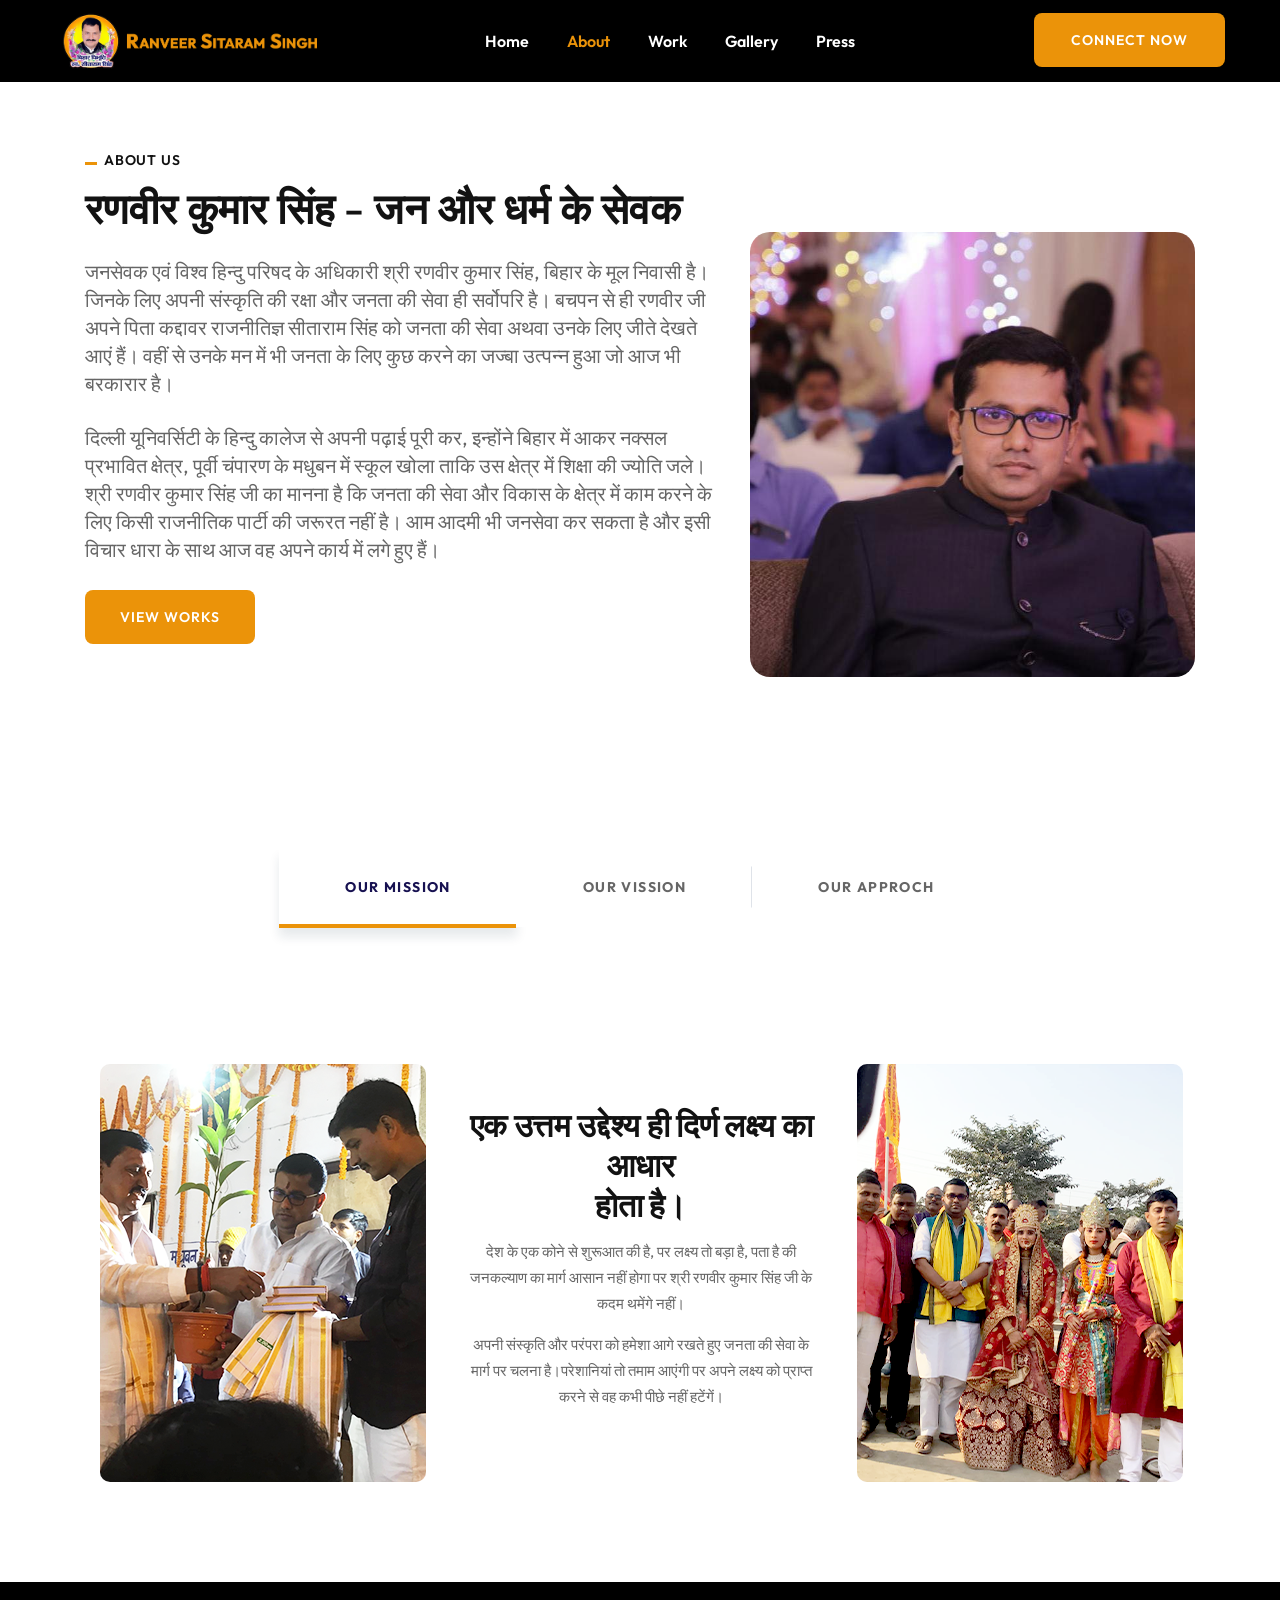
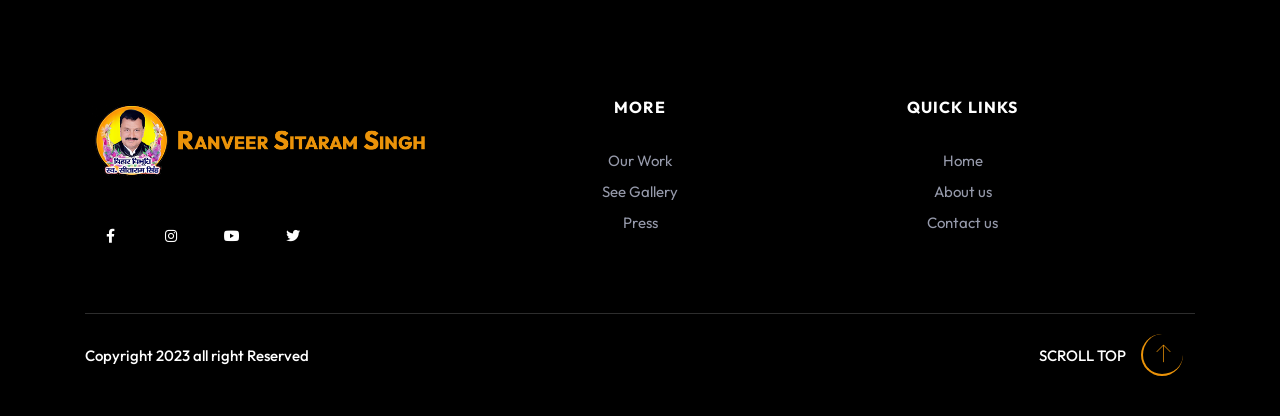
==== commit 8efaebce: "fotter changed" ====
--- a/about.html
+++ b/about.html
@@ -571,7 +571,7 @@
       <!-- blog area end -->
     </main>
     <!-- footer area start -->
-    <footer class="box-90 mt-4">
+    <footer class="mt-4" style="background-color: black">
       <div class="footer-widget-area" style="padding-top: 60px">
         <div class="container text-center-class">
           <div class="tpborder-bottom pt-35 pb-50 mb-20 mt-20">
@@ -604,7 +604,9 @@
               </div>
               <div class="col-xl-4 col-lg-4">
                 <div class="tpfooter-widget tp-footer-col-1">
-                  <h3 class="tpfooter-widget__title">More</h3>
+                  <h3 class="tpfooter-widget__title" style="color: white">
+                    More
+                  </h3>
                   <ul>
                     <li><a href="our-work.html"> Our Work</a></li>
                     <li><a href="gallery.html">See Gallery</a></li>
@@ -616,7 +618,9 @@
 
               <div class="col-xl-4 col-lg-4">
                 <div class="tpfooter-widget tp-footer-col-3">
-                  <h3 class="tpfooter-widget__title">Quick Links</h3>
+                  <h3 class="tpfooter-widget__title" style="color: white">
+                    Quick Links
+                  </h3>
                   <ul>
                     <li><a href="index.html">Home</a></li>
                     <li><a href="about.html">About us</a></li>
@@ -634,14 +638,14 @@
           <div class="row align-items-center">
             <div class="col-xl-8 col-lg-6 col-md-6">
               <div class="tp-copyright">
-                <p>Copyright 2023 all right Reserved</p>
+                <p style="color: white">Copyright 2023 all right Reserved</p>
               </div>
             </div>
             <div class="col-xl-4 col-lg-6 col-md-6">
               <div class="d-flex justify-content-md-end backtop">
                 <div class="tp-backtop">
                   <button type="button" class="back-to-top-btn">
-                    <span>Scroll Top</span>
+                    <span style="color: white">Scroll Top</span>
                     <span><i class="fa-thin fa-arrow-up"></i></span>
                   </button>
                 </div>
--- a/assets/css/main.css
+++ b/assets/css/main.css
@@ -102,7 +102,7 @@
 }
 
 a {
-  text-decoration: none;
+  text-decoration: none !important;
 }
 
 h1,
@@ -2187,7 +2187,7 @@
 }
 
 .tpfooter__social.tpside-social a {
-  background: black;
+  background: white;
 }
 .tpfooter__social.tpside-social a:hover {
   background: #eb9309;
@@ -4781,7 +4781,7 @@
 @media only screen and (min-width: 576px) and (max-width: 767px),
   (max-width: 575px) {
   .features-area-3 {
-    padding-top: 100px;
+    padding-top: 50px;
     padding-bottom: 30px;
   }
 }
@@ -8568,7 +8568,7 @@
   }
 }
 .tpfooter__social a {
-  color: black;
+  color: white;
   /* border: 2px solid black; */
   width: 50px;
   height: 50px;
@@ -8611,7 +8611,7 @@
   color: #969aab;
 }
 .tpfooter-widget a:hover {
-  color: black;
+  color: #eb9309;
 }
 
 .tpfooter-widget.tp-footer-col-2 {
@@ -8770,6 +8770,6 @@
     width: 70%;
   }
 }
-.nav-active{
-  color:#EB9309
-}+.nav-active {
+  color: #eb9309;
+}
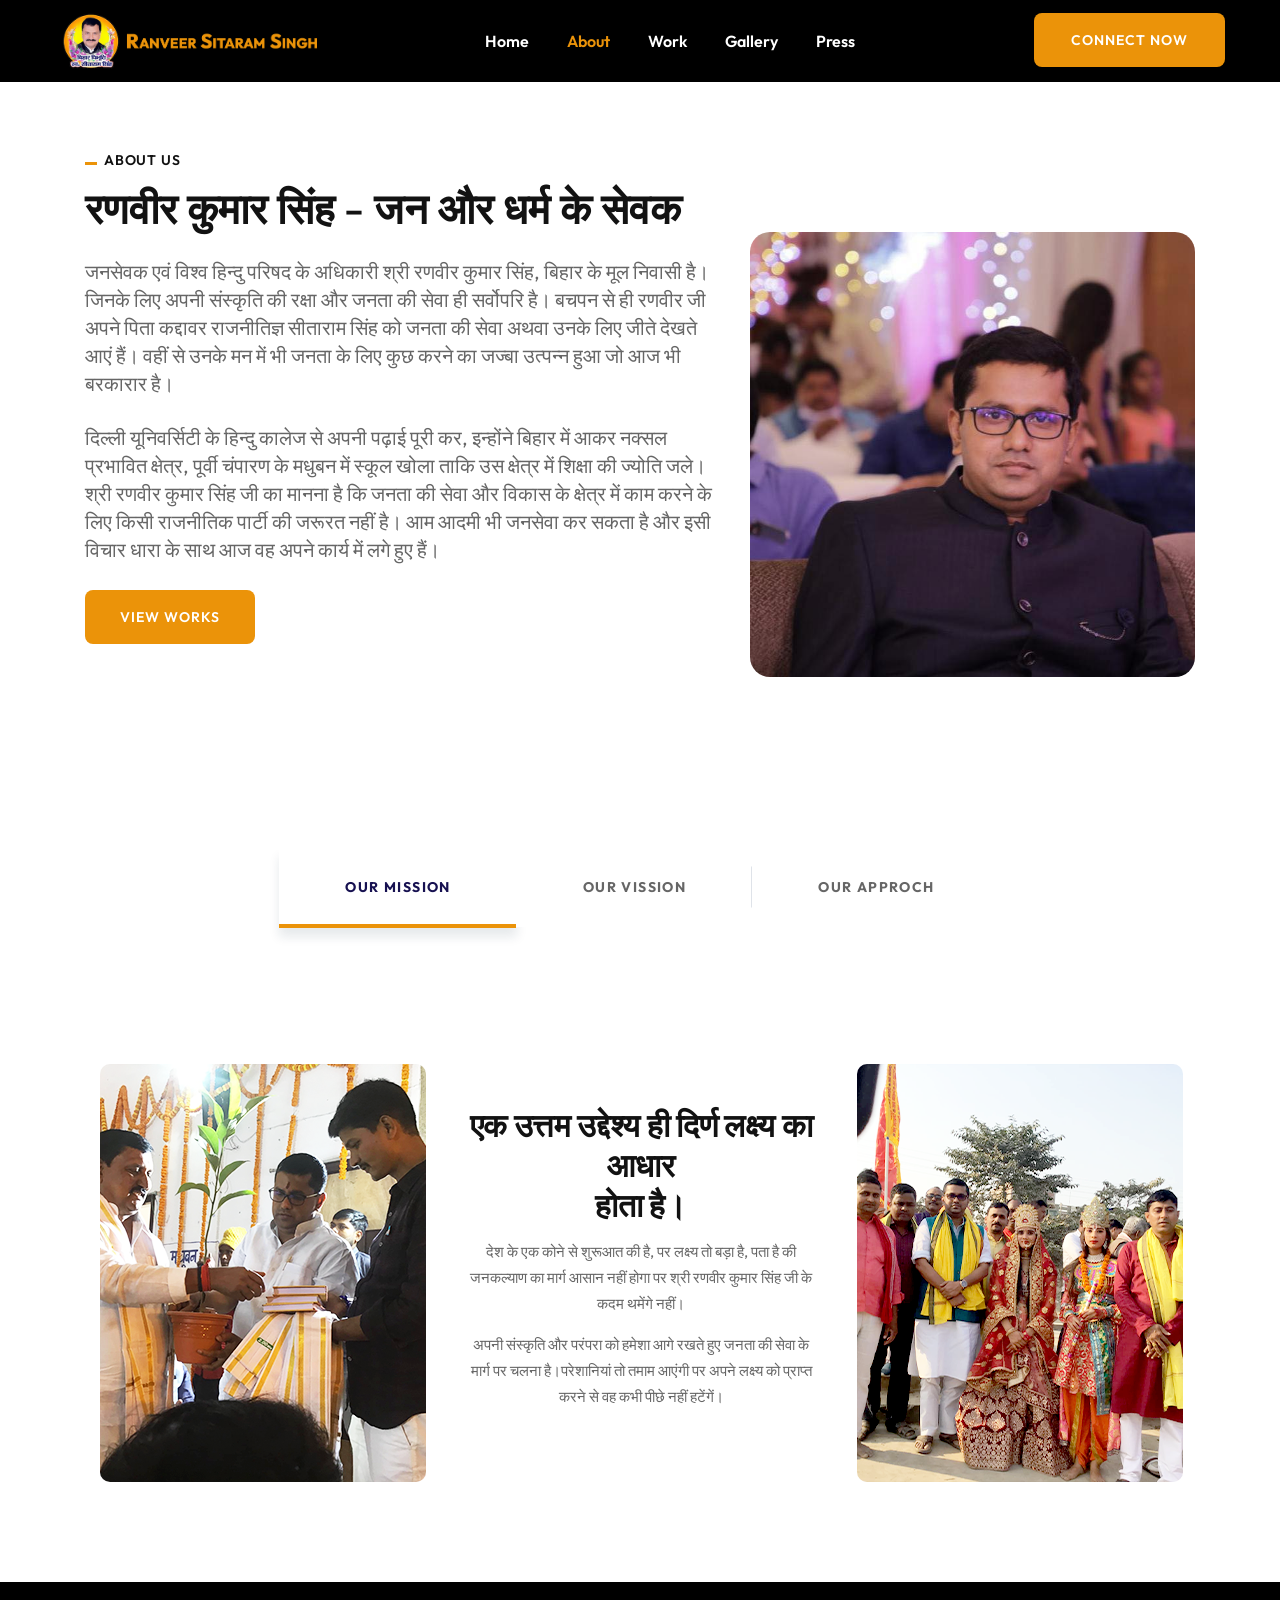
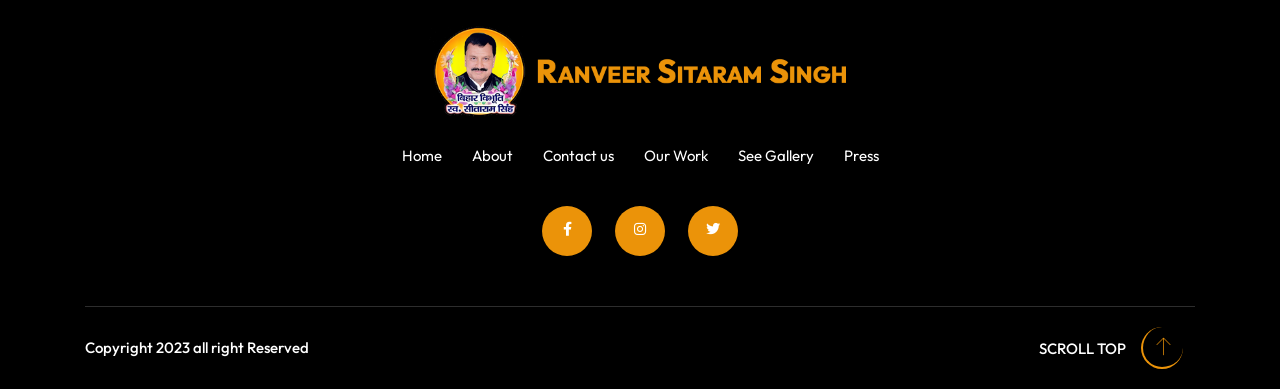
==== commit df55d5fd: "update press page" ====
--- a/about.html
+++ b/about.html
@@ -572,12 +572,12 @@
     </main>
     <!-- footer area start -->
     <footer class="mt-4" style="background-color: black">
-      <div class="footer-widget-area" style="padding-top: 60px">
+      <div class="footer-widget-area" style="">
         <div class="container text-center-class">
           <div class="tpborder-bottom pt-35 pb-50 mb-20 mt-20">
             <div class="row justify-content-md-center">
-              <div class="col-xl-4 col-lg-4">
-                <div class="tpfooter__logo mb-30">
+              <div class="col-xl-8 col-lg-8">
+                <div class="tpfooter__logo">
                   <div>
                     <a href="index.html"
                       ><img
@@ -587,10 +587,17 @@
                     /></a>
                   </div>
                 </div>
-                <div
-                  class="tpfooter__social text-start text-md-end"
-                  style="text-align: left !important"
-                >
+                <div class="tpfooter-widget">
+                  <ul class="footer-li" style="">
+                    <li><a href="index.html">Home</a></li>
+                    <li><a href="about.html">About</a></li>
+                    <li><a href="contact-us.html">Contact us</a></li>
+                    <li><a href="our-work.html"> Our Work</a></li>
+                    <li><a href="gallery.html">See Gallery</a></li>
+                    <li><a href="press.html">Press</a></li>
+                  </ul>
+                </div>
+                <div class="tpfooter__social pt-20 footer-social">
                   <a
                     href="https://www.facebook.com/profile.php?id=100004130050339"
                     target="_blank"
@@ -598,42 +605,14 @@
                   ></a>
 
                   <a href="#"><i class="fa-brands fa-instagram"></i></a>
-                  <a href="#"><i class="fa-brands fa-youtube"></i></a>
                   <a href="#"><i class="fa-brands fa-twitter"></i></a>
                 </div>
               </div>
-              <div class="col-xl-4 col-lg-4">
-                <div class="tpfooter-widget tp-footer-col-1">
-                  <h3 class="tpfooter-widget__title" style="color: white">
-                    More
-                  </h3>
-                  <ul>
-                    <li><a href="our-work.html"> Our Work</a></li>
-                    <li><a href="gallery.html">See Gallery</a></li>
-
-                    <li><a href="press.html">Press</a></li>
-                  </ul>
-                </div>
-              </div>
-
-              <div class="col-xl-4 col-lg-4">
-                <div class="tpfooter-widget tp-footer-col-3">
-                  <h3 class="tpfooter-widget__title" style="color: white">
-                    Quick Links
-                  </h3>
-                  <ul>
-                    <li><a href="index.html">Home</a></li>
-                    <li><a href="about.html">About us</a></li>
-                    <li><a href="contact-us.html">Contact us</a></li>
-                    <!-- <li><a href="#">Join Volentter</a></li> -->
-                  </ul>
-                </div>
-              </div>
             </div>
           </div>
         </div>
       </div>
-      <div class="footer-copyright-area pb-40">
+      <div class="footer-copyright-area pb-20">
         <div class="container">
           <div class="row align-items-center">
             <div class="col-xl-8 col-lg-6 col-md-6">
--- a/assets/css/main.css
+++ b/assets/css/main.css
@@ -8579,9 +8579,11 @@
   font-size: 14px;
   margin-right: 8px;
   transition: 0.3s;
+  background: #eb9309;
+  color: #fff;
 }
 .tpfooter__social a:hover {
-  background: #eb9309;
+  background: black;
   color: #fff;
 }
 @media (max-width: 575px) {
@@ -8608,7 +8610,7 @@
   font-weight: 400;
   font-size: 15px;
   line-height: 31px;
-  color: #969aab;
+  color: white;
 }
 .tpfooter-widget a:hover {
   color: #eb9309;
@@ -8757,7 +8759,7 @@
   }
 }
 .footer-logo {
-  width: 100%;
+  width: 60%;
 }
 @media only screen and (min-width: 426px) and (max-width: 768px) {
   .footer-logo {
@@ -8773,3 +8775,31 @@
 .nav-active {
   color: #eb9309;
 }
+.footer-li {
+  display: flex;
+  flex-direction: row;
+  justify-content: center;
+}
+.footer-li li {
+  padding: 15px;
+  color: white !important;
+}
+.footer-social a {
+  margin-left: 10px;
+  margin-right: 10px;
+}
+@media only screen and (min-width: 320px) and (max-width: 768px) {
+  .footer-li {
+    justify-content: left;
+  }
+}
+@media (max-width: 425px) {
+  .footer-li {
+    display: grid;
+  }
+}
+@media (max-width: 425px) {
+  .footer-li li {
+    padding: 5px;
+  }
+}
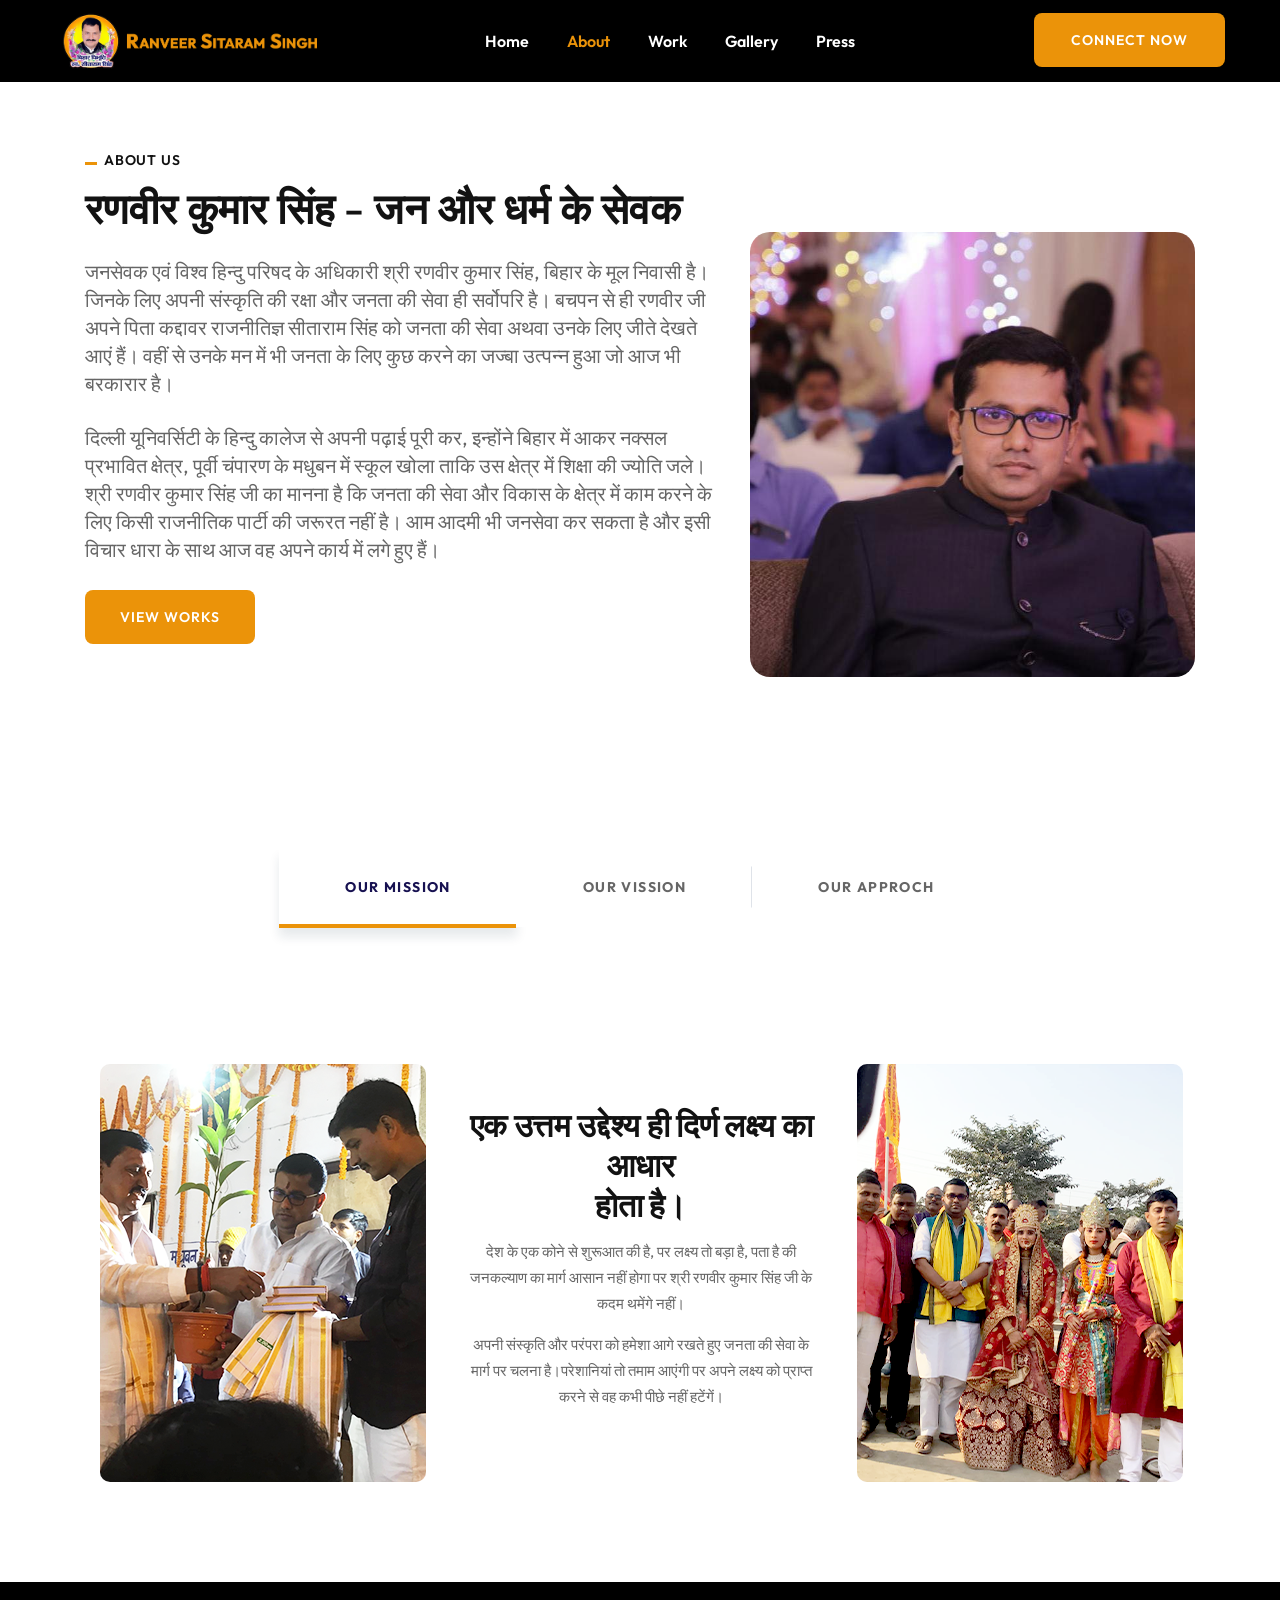
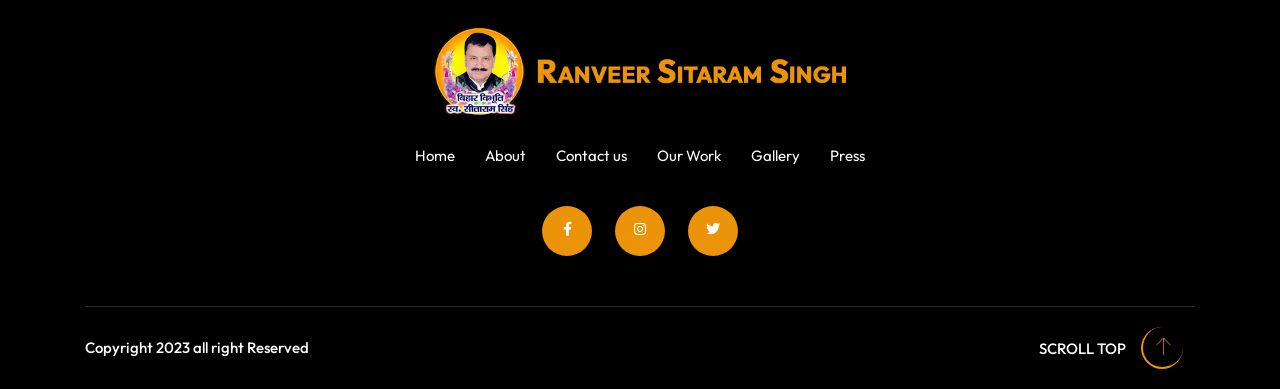
==== commit 477683fc: "images updated" ====
--- a/about.html
+++ b/about.html
@@ -593,7 +593,7 @@
                     <li><a href="about.html">About</a></li>
                     <li><a href="contact-us.html">Contact us</a></li>
                     <li><a href="our-work.html"> Our Work</a></li>
-                    <li><a href="gallery.html">See Gallery</a></li>
+                    <li><a href="gallery.html">Gallery</a></li>
                     <li><a href="press.html">Press</a></li>
                   </ul>
                 </div>
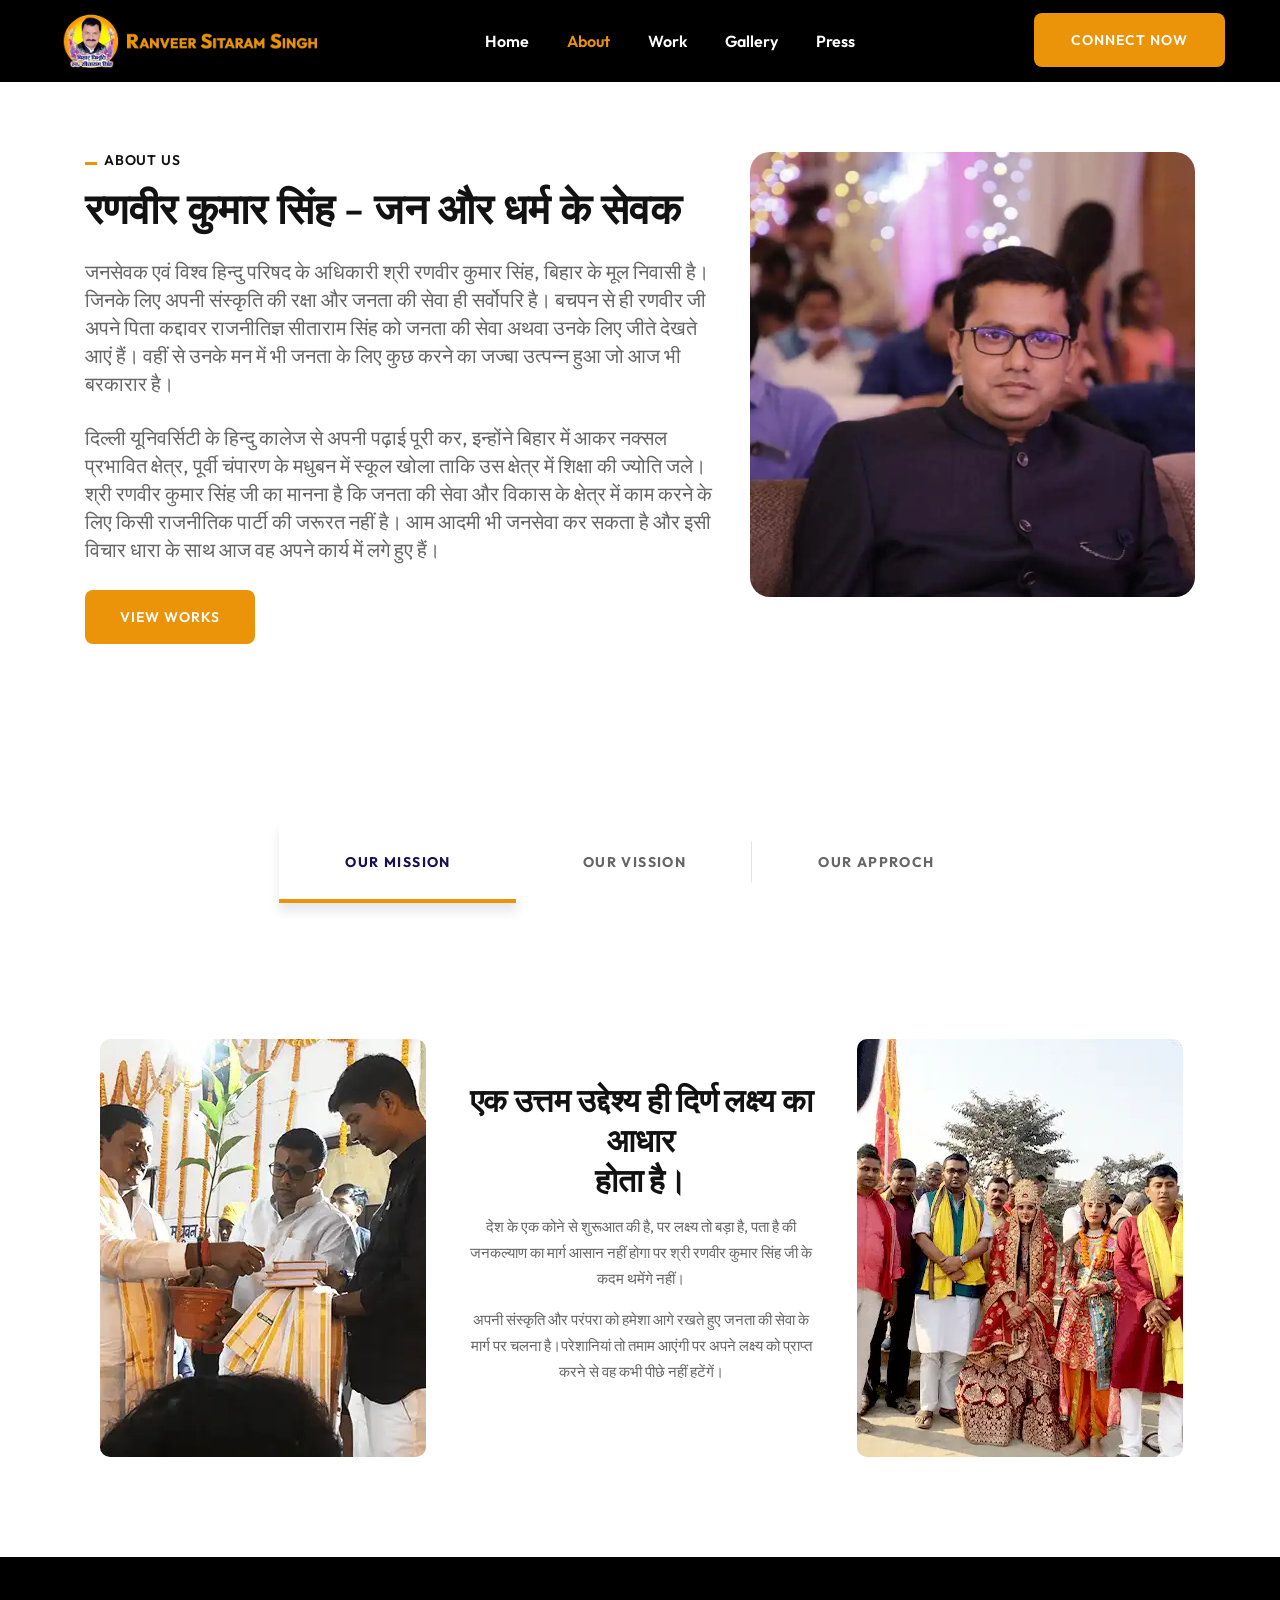
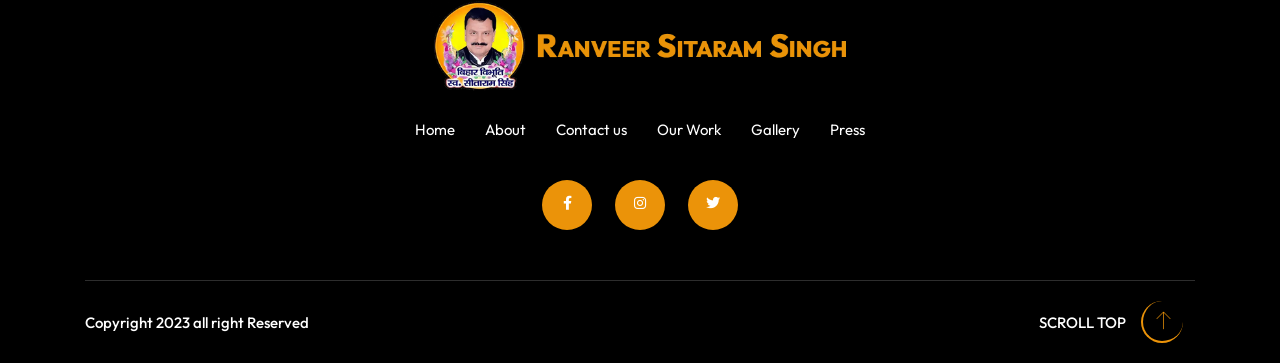
==== commit 1e1ca090: "fnal update" ====
--- a/about.html
+++ b/about.html
@@ -11,7 +11,7 @@
     <link
       rel="shortcut icon"
       type="image/x-icon"
-      href="assets/img/new/homepage/Fevicon.png"
+      href="assets/img/new/homepage/Fevicon.webp"
     />
 
     <!-- CSS here -->
@@ -46,7 +46,7 @@
             <div class="tp-preloader-icon text-center">
               <span class="tp-preloader-animation">
                 <img
-                  src="assets/img/new/LOgo-Png.png"
+                  src="assets/img/new/LOgo-Png.webp"
                   style="width: 100%"
                   alt=""
                 />
@@ -83,7 +83,7 @@
                   <img
                     class="header-logo"
                     alt="logo"
-                    src="assets/img/new/LOgo-Png.png"
+                    src="assets/img/new/LOgo-Png.webp"
                   />
                 </a>
               </div>
@@ -152,7 +152,7 @@
           <a href="#">
             <img
               alt="logo"
-              src="assets/img/new/LOgo-Png.png"
+              src="assets/img/new/LOgo-Png.webp"
               style="width: 100%"
             />
           </a>
@@ -184,8 +184,8 @@
       <!-- volunteers area 5 start -->
       <section class="volunteers-area-4 about-foundation pb-100 pt-40">
         <div class="container">
-          <div class="row">
-            <div class="col-lg-7 col-md-12 col-12 mt-30">
+          <div class="row reverse-row">
+            <div class="col-lg-7 col-md-12 col-12 mt-30 column">
               <div class="volunteers-section-4 about-foundation">
                 <div class="tp-section-title-wrapper">
                   <span
@@ -247,7 +247,7 @@
                   data-wow-duration="1s"
                   data-wow-delay=".7s"
                 >
-                  <img src="assets/img/new/50.jpg" alt="" width="100%" />
+                  <img src="assets/img/new/50.webp" alt="" width="100%" />
                 </div>
               </div>
             </div>
@@ -330,7 +330,7 @@
                         <div class="col-xl-3 col-lg-3 col-md-6 col-12">
                           <div class="our-mission-img text-center">
                             <img
-                              src="assets/img/new/homepage/Our mission-1.png"
+                              src="assets/img/new/homepage/Our mission-1.webp"
                               alt=""
                             />
                           </div>
@@ -357,7 +357,7 @@
                         <div class="col-xl-3 col-lg-3 col-md-6 col-12">
                           <div class="our-approch-img text-sm-end">
                             <img
-                              src="assets/img/new/homepage/Our mission-2.png"
+                              src="assets/img/new/homepage/Our mission-2.webp"
                               alt=""
                             />
                           </div>
@@ -376,7 +376,7 @@
                         <div class="col-xl-3 col-lg-3 col-md-6 col-12">
                           <div class="our-mission-img text-center">
                             <img
-                              src="assets/img/new/homepage/Our Vision-1.png"
+                              src="assets/img/new/homepage/Our Vision-1.webp"
                               alt=""
                             />
                           </div>
@@ -405,7 +405,7 @@
                         <div class="col-xl-3 col-lg-3 col-md-6 col-12">
                           <div class="our-approch-img text-sm-end">
                             <img
-                              src="assets/img/new/homepage/Our Vision-2.png"
+                              src="assets/img/new/homepage/Our Vision-2.webp"
                               alt=""
                             />
                           </div>
@@ -424,7 +424,7 @@
                         <div class="col-xl-3 col-lg-3 col-md-6 col-12">
                           <div class="our-mission-img text-center">
                             <img
-                              src="assets/img/new/homepage/Our Approach-1.png"
+                              src="assets/img/new/homepage/Our Approach-1.webp"
                               alt=""
                             />
                           </div>
@@ -449,7 +449,7 @@
                         <div class="col-xl-3 col-lg-3 col-md-6 col-12">
                           <div class="our-approch-img text-sm-end">
                             <img
-                              src="assets/img/new/homepage/Our Approach-2.png"
+                              src="assets/img/new/homepage/Our Approach-2.webp"
                               alt=""
                             />
                           </div>
@@ -493,7 +493,7 @@
               >
                 <div class="tpblog__thumb">
                   <a href="blog-details.html"
-                    ><img src="assets/img/blog/blog-1.jpg" alt=""
+                    ><img src="assets/img/blog/blog-1.webp" alt=""
                   /></a>
                   <a href="donation-details.html"><span>Health</span></a>
                 </div>
@@ -512,7 +512,7 @@
                     class="tpblog__details d-flex justify-content-md-between align-items-center flex-wrap"
                   >
                     <div class="tpblog__author">
-                      <img src="assets/img/blog/blog-auther-2.jpg" alt="" />
+                      <img src="assets/img/blog/blog-auther-2.webp" alt="" />
                       <span>Rasal Tin</span>
                     </div>
                     <div class="tpblog__comments">
@@ -533,7 +533,7 @@
               >
                 <div class="tpblog__thumb">
                   <a href="blog-details.html"
-                    ><img src="assets/img/blog/blog-4.jpg" alt=""
+                    ><img src="assets/img/blog/blog-4.webp" alt=""
                   /></a>
                   <a href="donation-details.html"><span>donation</span></a>
                 </div>
@@ -552,7 +552,7 @@
                     class="tpblog__details d-flex justify-content-md-between align-items-center flex-wrap"
                   >
                     <div class="tpblog__author">
-                      <img src="assets/img/blog/blog-auther.png" alt="" />
+                      <img src="assets/img/blog/blog-auther.webp" alt="" />
                       <span>Rasalina Halim</span>
                     </div>
                     <div class="tpblog__comments">
@@ -582,7 +582,7 @@
                     <a href="index.html"
                       ><img
                         alt="logo"
-                        src="assets/img/new/LOgo-Png.png"
+                        src="assets/img/new/LOgo-Png.webp"
                         class="footer-logo"
                     /></a>
                   </div>
@@ -605,7 +605,9 @@
                   ></a>
 
                   <a href="#"><i class="fa-brands fa-instagram"></i></a>
-                  <a href="#"><i class="fa-brands fa-twitter"></i></a>
+                  <a href="https://twitter.com/RKS1Singh" target="_blank"
+                    ><i class="fa-brands fa-twitter"></i
+                  ></a>
                 </div>
               </div>
             </div>
--- a/assets/css/main.css
+++ b/assets/css/main.css
@@ -597,7 +597,7 @@
 .imagecontainer img {
   border-radius: 20px;
 }
-@media (min-width: 1024px) {
+@media only screen and (min-width: 769px) and (max-width: 1024px) {
   .imagecontainer {
     padding-top: 80px;
   }
@@ -8803,3 +8803,19 @@
     padding: 5px;
   }
 }
+.reverse-row {
+  display: -webkit-box;
+  display: -ms-flexbox;
+  display: flex;
+}
+.column {
+  flex: 1;
+}
+@media (max-width: 768px) {
+  .reverse-row {
+    -webkit-box-orient: vertical;
+    -webkit-box-direction: reverse;
+    -ms-flex-direction: column-reverse;
+    flex-direction: column-reverse;
+  }
+}
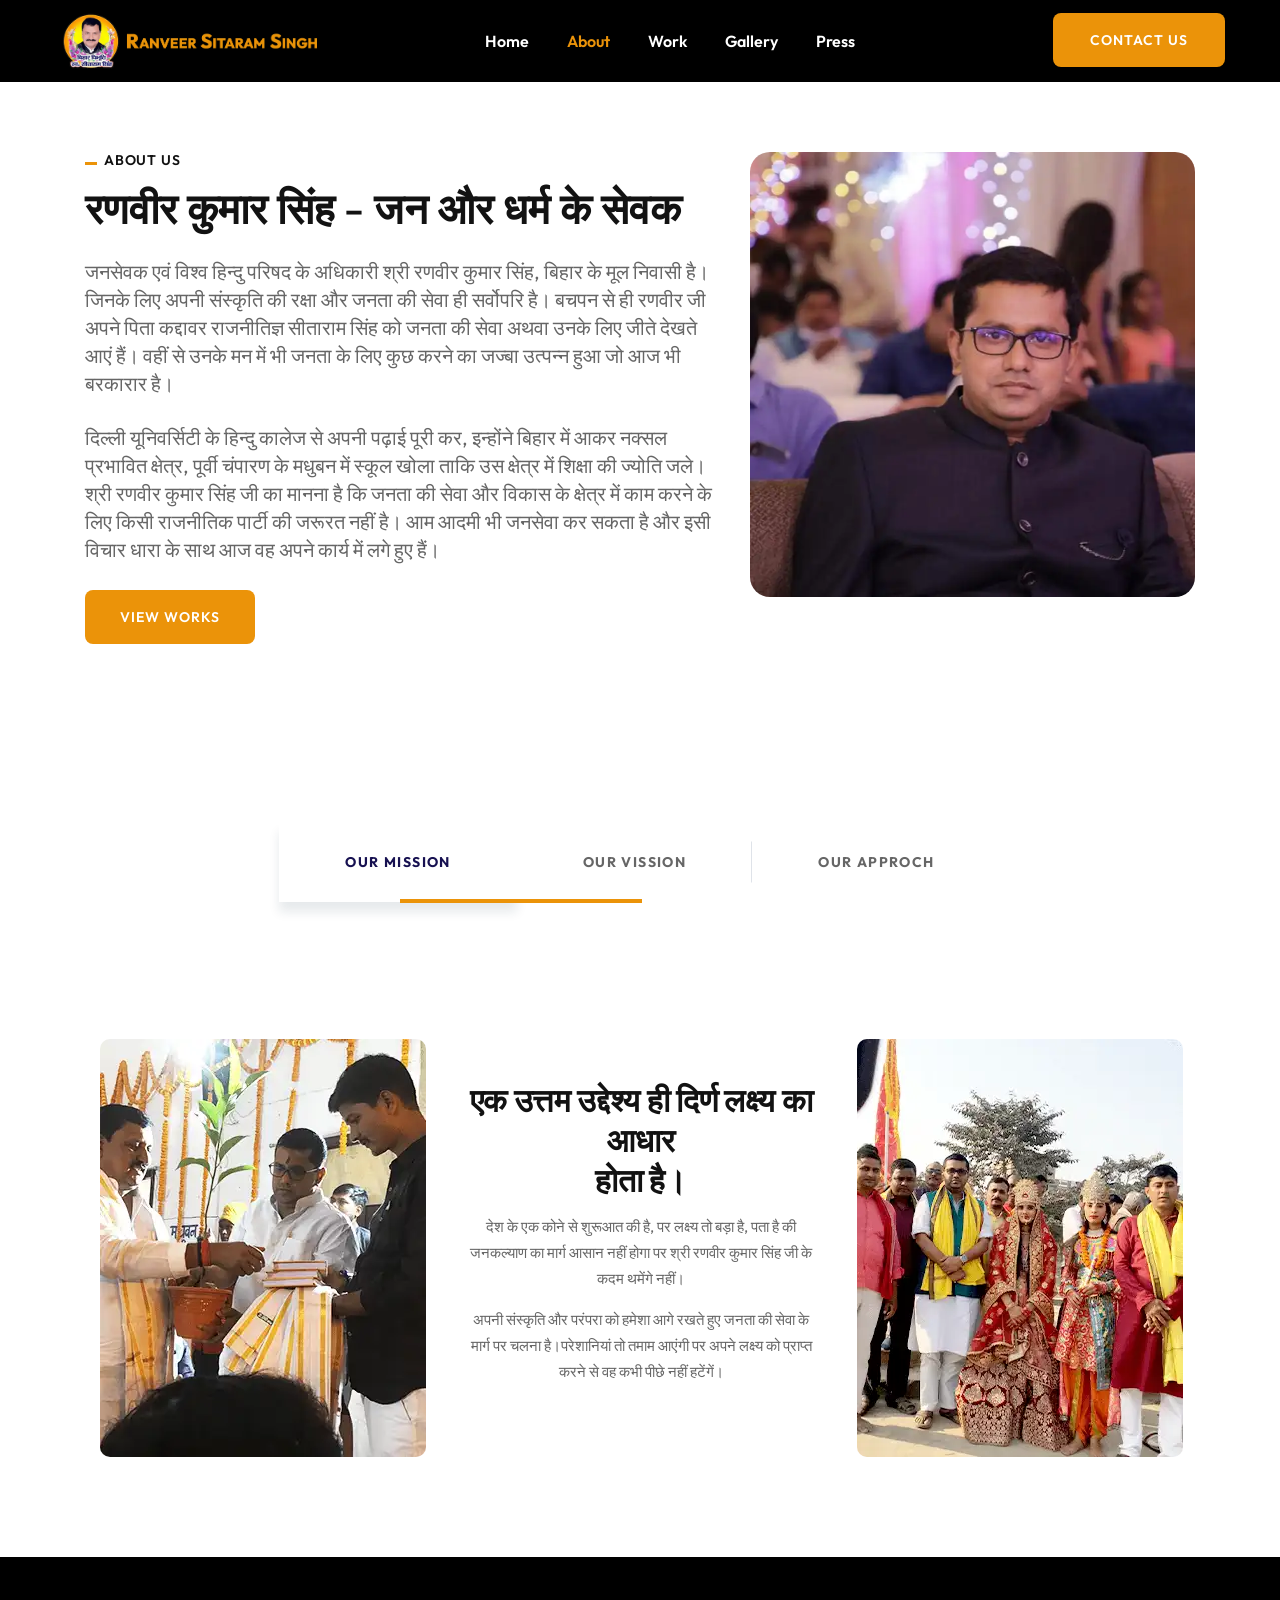
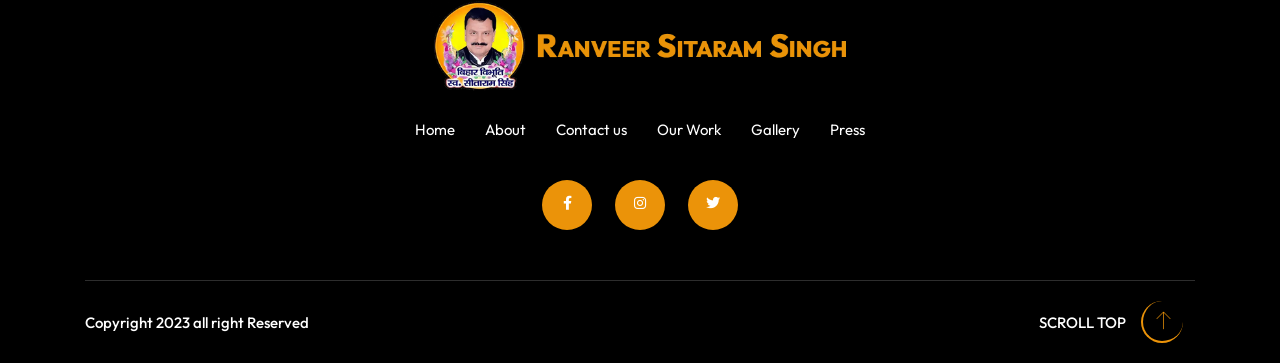
==== commit 6c039bb2: "button changed" ====
--- a/about.html
+++ b/about.html
@@ -127,7 +127,7 @@
               >
                 <div class="header-btn">
                   <a class="tp-btn tp-btn-shine-effect" href="contact-us.html"
-                    ><span>Connect now</span></a
+                    ><span>Contact Us</span></a
                   >
                 </div>
               </div>
@@ -163,7 +163,7 @@
         <div class="tp-mobile-menu-pos"></div>
         <div class="tp-side-content">
           <div class="tp-side-content__inner-btn mb-100">
-            <a href="#" class="tp-btn">Connect now</a>
+            <a href="#" class="tp-btn">Contact Us</a>
           </div>
           <div class="tp-contact-info d-flex flex-column">
             <a href="tel:088245684379"
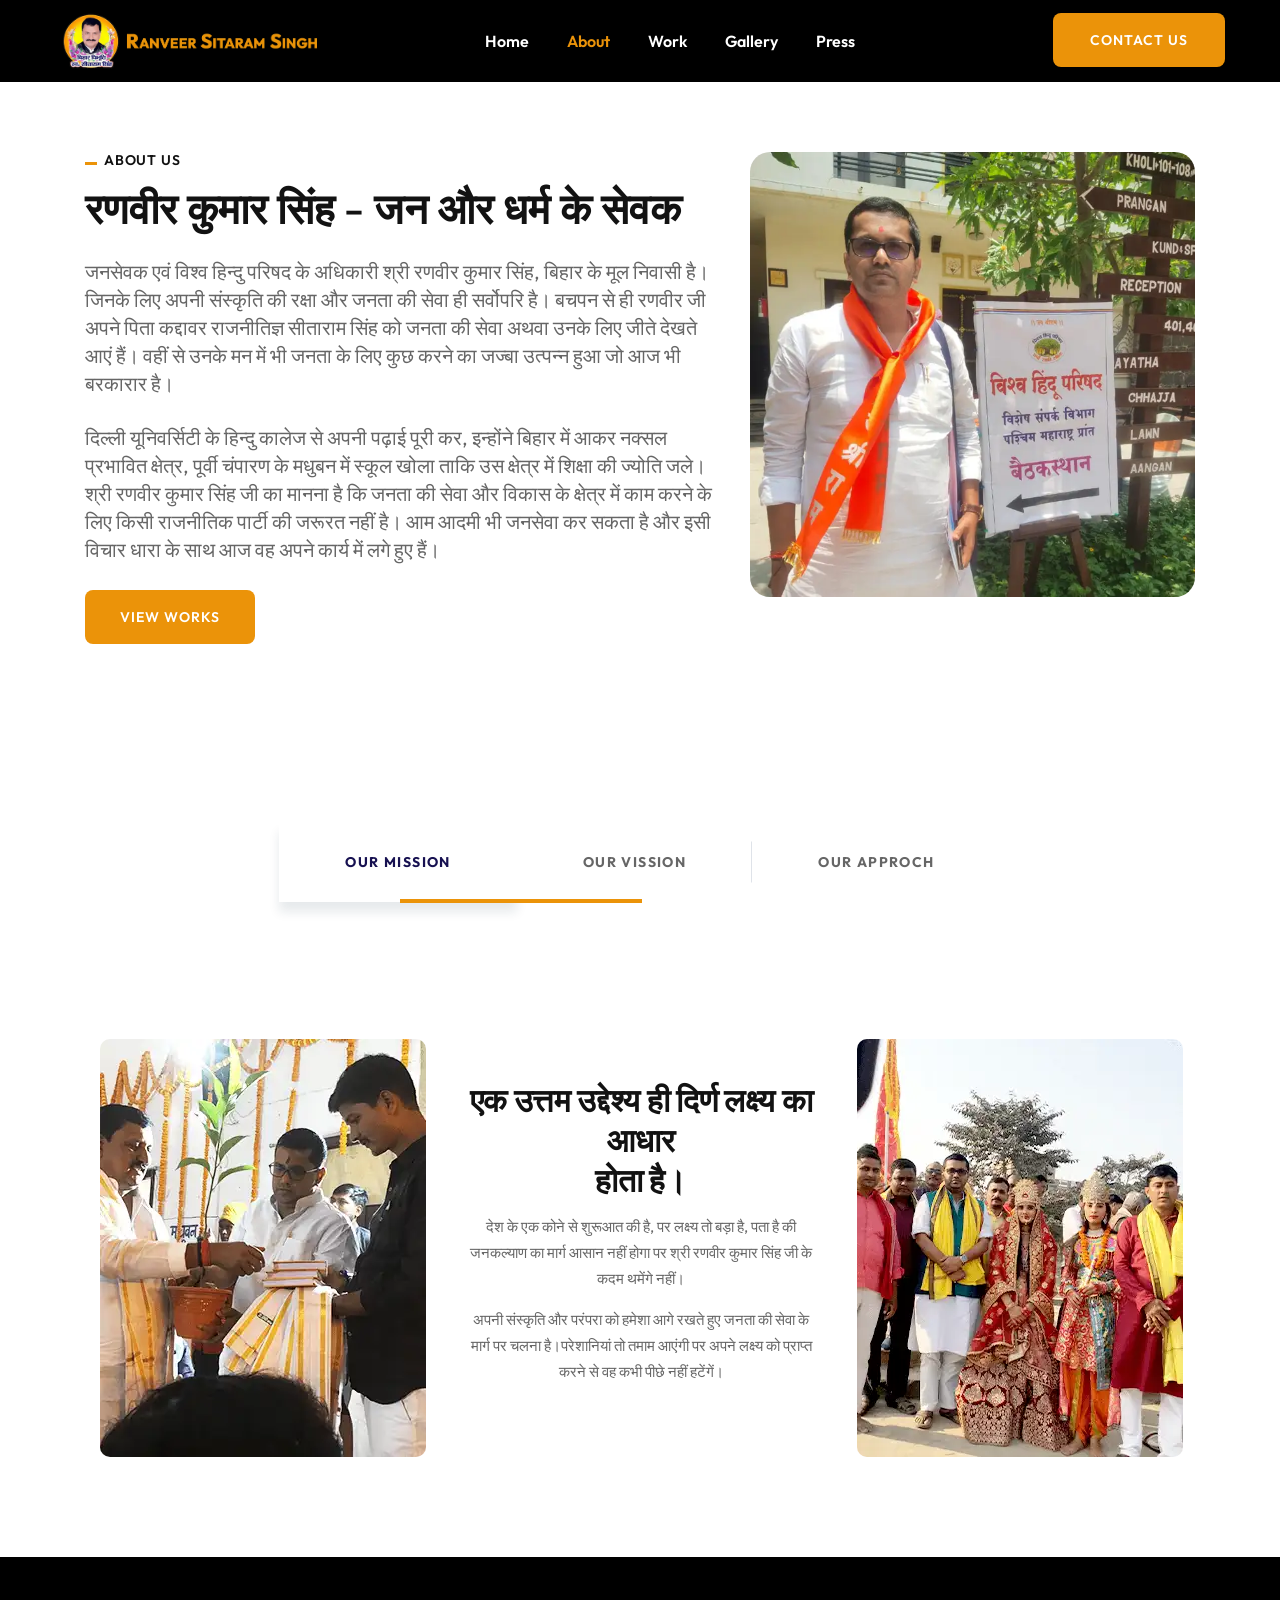
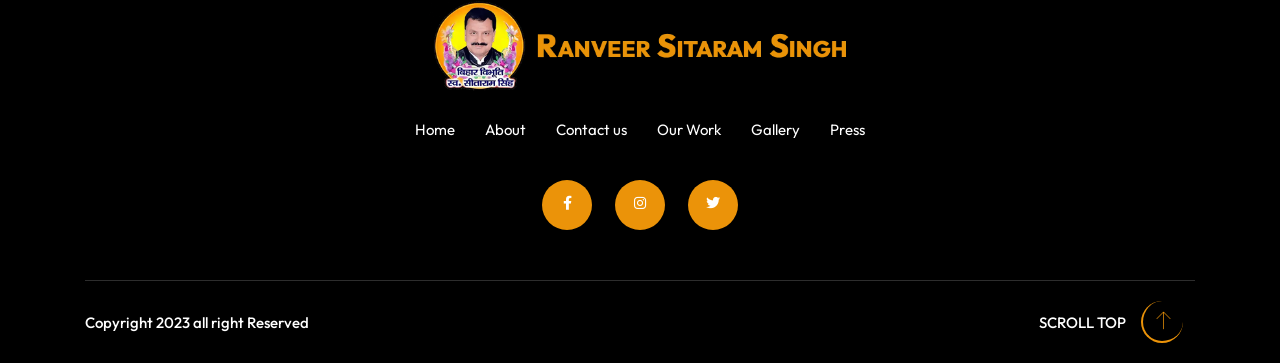
==== commit 88ca81b2: "photo updated" ====
--- a/about.html
+++ b/about.html
@@ -247,6 +247,7 @@
                   data-wow-duration="1s"
                   data-wow-delay=".7s"
                 >
+                  <!-- <img src="assets/img/new/50.webp" alt="" width="100%" /> -->
                   <img src="assets/img/new/50.webp" alt="" width="100%" />
                 </div>
               </div>
